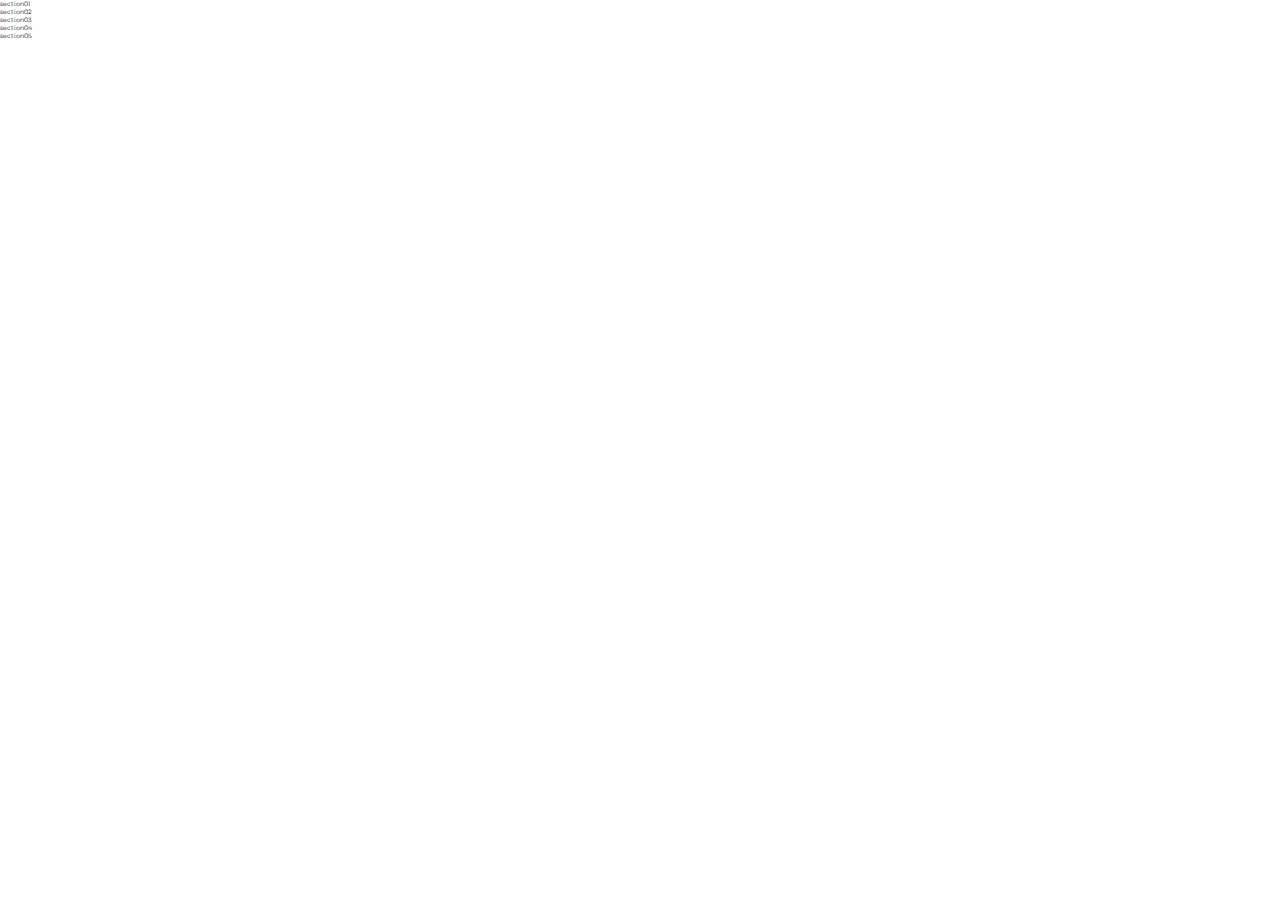
==== about.html @ 0da57773 "Add files via upload" ====
<!DOCTYPE html>
<html lang="en">

<head>
    <meta charset="UTF-8">
    <meta http-equiv="X-UA-Compatible" content="IE=edge">
    <meta name="viewport" content="width=device-width, initial-scale=1.0">
    <title>:: Stonebridge ::</title>
    <!-- font -->
    <link rel="preconnect" href="https://fonts.googleapis.com">
    <link rel="preconnect" href="https://fonts.gstatic.com" crossorigin>
    <link href="https://fonts.googleapis.com/css2?family=Montserrat:ital,wght@0,100;0,200;0,300;0,400;0,500;0,600;0,700;0,800;0,900;1,100;1,200;1,300;1,400;1,500;1,600;1,700;1,800&display=swap" rel="stylesheet">
    <!-- icon -->
    <link href="https://fonts.googleapis.com/css?family=Material+Icons|Material+Icons+Outlined|Material+Icons+Two+Tone|Material+Icons+Round|Material+Icons+Sharp" rel="stylesheet">
    <!-- CSS -->
    <link rel="stylesheet" href="css/default.css">
    <link rel="stylesheet" href="css/common.css">
    <link rel="stylesheet" href="css/style.css">
    <link rel="stylesheet" href="css/media.css">
    <!-- jQuery CDN -->
    <script src="https://ajax.googleapis.com/ajax/libs/jquery/3.4.1/jquery.min.js"></script>
    <script src="js/jquery-ui.min.js"></script>
    <script src="js/main.js"></script>
    <!-- Swiper -->
    <link rel="stylesheet" href="https://unpkg.com/swiper/swiper-bundle.min.css" />

</head>

<body>
    <div class="wrap">
        <div id="headers"></div>
        <div id="about">
            <div id="fullpage">
                <div class="section slide01">
                    <p>section01</p>
                </div>
                <div class="section slide02">
                    <p>section02</p>
                </div>
                <div class="section slide03">
                    <p>section03</p>
                </div>
                <div class="section slide04">
                    <p>section04</p>
                </div>
                <div class="section slide05">
                    <p>section05</p>
                </div>
            </div>
            <!-- end fullpage -->
        </div>
        <!-- end about -->
    </div>
    <!-- end wrap -->

</body>

</html>
---- css/default.css ----
/* default.css */


/*
font-family: 'Montserrat', sans-serif;
font-family: 'Spoqa Han Sans Neo', 'sans-serif';
*/


/*
400px == 41.861rem;
30px == 6.977rem;
23px == 5.349rem;
22px == 5.117rem;
20px == 4.739rem;
19px == 4.419rem;
18px == 4.189rem;
16px == 3.721rem;
14px == 3.256rem;
12px == 2.791rem;
*/

@font-face {
    font-family: 'Spoqa Han Sans Neo';
    font-weight: 700;
    src: url('/font/SpoqaHanSansNeo-Bold.woff') format('woff');
    src: url('/font/SpoqaHanSansNeo-Bold.woff2') format('woff2');
}

@font-face {
    font-family: 'Spoqa Han Sans Neo';
    font-weight: 500;
    src: url('/font/SpoqaHanSansNeo-Medium.woff') format('woff');
    src: url('/font/SpoqaHanSansNeo-Medium.woff2') format('woff2');
}

@font-face {
    font-family: 'Spoqa Han Sans Neo';
    font-weight: 400;
    src: url('/font/SpoqaHanSansNeo-Regular.woff') format('woff');
    src: url('/font/SpoqaHanSansNeo-Regular.woff2') format('woff2');
}

@font-face {
    font-family: 'Spoqa Han Sans Neo';
    font-weight: 300;
    src: url('/font/SpoqaHanSansNeo-Light.woff') format('woff');
    src: url('/font/SpoqaHanSansNeo-Light.woff2') format('woff2');
}

@font-face {
    font-family: 'Spoqa Han Sans Neo';
    font-weight: 100;
    src: url('/font/SpoqaHanSansNeo-Thin.woff') format('woff');
    src: url('/font/SpoqaHanSansNeo-Thin.woff2') format('woff2');
}

* {
    margin: 0;
    padding: 0;
    box-sizing: border-box;
    font-family: 'Montserrat', 'Spoqa Han Sans Neo', sans-serif;
    font-weight: 400;
    font-style: normal;
}

html,
body {
    font-size: 62.5%;
}

body {
    height: 100%;
}

.hidden {
    overflow: hidden;
}

.wrap {
    height: 100%;
}

ul {
    list-style-type: none;
}

a {
    text-decoration: none;
    color: #000;
    outline: none;
}

button {
    display: inline-block;
    vertical-align: middle;
    cursor: pointer;
    background: transparent;
    border: none;
}

input[type="button"] {
    cursor: pointer;
}

input[type="text"],
input[type="password"],
input[type="email"],
input[type="search"],
input[type="image"],
input[type="tel"],
input[type="button"],
input[type="submit"],
textarea {
    -webkit-appearance: none;
    -webkit-border-radius: 0;
    outline: none;
}

input[type="text"]::placeholder,
input[type="tel"]::placeholder {
    color: #868d96;
}

table {
    border-collapse: collapse;
    width: 100%;
    margin: 0 auto;
}

select {
    /*ios대응*/
    -webkit-appearance: none;
    -moz-appearance: none;
    appearance: none;
    /* background: url("../img/select_arrow.png") no-repeat 95% 50%; */
    outline: none;
}

select::-ms-expand {
    /* 기존 화살표 없애기 */
    display: none;
}


/* align */

.align-left {
    text-align: left !important;
}

.align-center {
    text-align: center !important;
}

.align-right {
    text-align: right !important;
}

.align-middle {
    vertical-align: middle !important;
}

.align-top {
    vertical-align: top !important;
}

.align-bottom {
    vertical-align: bottom !important;
}


/* display */

.block {
    display: block
}

.in-block {
    display: inline-block;
}


/* width */

.width-10 {
    width: 10% !important;
}

.width-15 {
    width: 15% !important;
}

.width-20 {
    width: 20% !important;
}

.width-25 {
    width: 25% !important;
}

.width-30 {
    width: 30% !important;
}

.width-35 {
    width: 35% !important;
}

.width-40 {
    width: 40% !important;
}

.width-45 {
    width: 45% !important;
}

.width-50 {
    width: 50% !important;
}

.width-55 {
    width: 55% !important;
}

.width-60 {
    width: 60% !important;
}

.width-65 {
    width: 65% !important;
}

.width-70 {
    width: 70% !important;
}

.width-75 {
    width: 75% !important;
}

.width-80 {
    width: 80% !important;
}

.width-85 {
    width: 85% !important;
}

.width-90 {
    width: 90% !important;
}

.width-95 {
    width: 95% !important;
}

.width-100 {
    width: 100% !important;
}


/* font-style */

.font-normal {
    font-weight: normal;
}

.font-bold {
    font-weight: bold;
}

.font-0 {
    font-size: 0;
}

.bg-img {
    display: inline-block;
    background-position: center;
    background-repeat: no-repeat;
    background-size: 100% 100%;
}

img {
    max-width: 100%;
    height: auto;
}

.clear {
    clear: both;
}
---- css/common.css ----
/* common.css */

.content {
    padding: 145px 130px 200px 130px;
    z-index: 1;
}

.user-setting {
    font-size: 0;
    margin-bottom: 85px;
    border: 1px solid #3d5bdc;
    z-index: 2;
}

.user-setting .searchBox {
    display: inline-block;
    vertical-align: middle;
    width: calc(100% - 280px);
    position: relative;
    border-right: 1px solid #3d5bdc;
}

.user-setting .searchBox input[type="search"] {
    width: 100%;
    border: none;
    font-size: 1.6rem;
    font-weight: 600;
    padding: 20px 54px;
    background: transparent;
}

.user-setting .searchBox input[type="search"]::placeholder {
    color: #3d5bdc;
}

.user-setting .searchBox .search-icon {
    display: inline-block;
    position: absolute;
    top: 50%;
    left: 20px;
    transform: translateY(-50%);
    color: #3d5bdc;
    cursor: pointer;
}

.user-setting .cateBox {
    display: inline-block;
    vertical-align: middle;
    width: 280px;
    position: relative;
    z-index: 3;
}

.cateBox .placeholder {
    position: relative;
    cursor: pointer;
}

.cateBox.on .placeholder {
    background: #f4f6fa;
}

.cateBox .placeholder p {
    font-size: 1.6rem;
    font-weight: 600;
    padding: 20px;
}

.cateBox .placeholder .arrow-down {
    display: inline-block;
    position: absolute;
    top: 50%;
    right: 24px;
    transform: translateY(-50%);
}

.cateBox .depth01 {
    position: absolute;
    top: 70px;
    width: 100%;
    max-height: 0;
    overflow: hidden;
    background: #fff;
    transition: ease .4s;
    box-shadow: 0 2px 6px 0 rgba(0, 13, 57, 0.16);
}

.cateBox .depth01.slide {
    max-height: 800px;
}

.cateBox .depth01>li>p {
    padding: 0 20px;
    position: relative;
    background: #3d5bdc;
}

.cateBox .depth01>li>p a {
    display: block;
    font-size: 1.4rem;
    font-weight: 600;
    padding: 20px 0;
    color: #fff;
    border-bottom: 1px solid #fff;
}

.cateBox .depth01>li:last-child>p a {
    border-bottom: none;
}

.cateBox .depth01>li>p .depth01-arrow {
    position: absolute;
    top: 50%;
    right: 24px;
    transform: translateY(-50%);
}

.cateBox .depth02 {
    max-height: 0;
    overflow: hidden;
    transition: ease .4s;
}

.cateBox .depth02.slide {
    max-height: 600px;
}

.cateBox .depth02>li {
    background: #fff;
    border-bottom: 1px solid #dadce0;
}

.cateBox .depth02>li:last-child {
    border-bottom: none;
}

.cateBox .depth02>li input[type="checkbox"] {
    display: none;
}

.cateBox .depth02>li input[type="checkbox"]+label::after {
    content: "";
    display: inline-block;
    vertical-align: middle;
    width: 20px;
    height: 20px;
    border-radius: 50%;
    border: 1px solid #dadce0;
}

.cateBox .depth02>li input[type="checkbox"]:checked+label::after {
    background-image: url("../img/checked.svg");
    border: none;
    background-repeat: no-repeat;
    background-size: 100% 100%;
}

.cateBox .depth02>li label span {
    font-size: 1.4rem;
    font-weight: 600;
    color: #5f6368;
    display: inline-block;
    vertical-align: middle;
    width: calc(100% - 46px);
    padding: 20px;
}

.cateBox .depth02>li input[type="checkbox"]:checked+label span {
    color: #3d5bdc;
}

.more-btn {
    text-align: center;
    width: 200px;
    margin: 135px auto 0 auto;
    cursor: pointer;
}

.more-btn p {
    font-size: 18px;
    font-weight: 600;
    margin-bottom: 20px;
    transition: .3s ease;
}

.more-btn:hover p {
    font-size: 20px;
    font-weight: bolder;
}

.more-btn:hover img {
    transform: scale(1.2);
}

.popup {
    position: fixed;
    top: 0;
    right: -100%;
    bottom: 0;
    width: 100%;
    height: 100%;
    z-index: 4;
}

.popup .zoom-img {
    display: block;
    width: 100%;
    height: 100%;
    object-fit: cover;
}

.popup .fixed-element .brief-info {
    position: absolute;
    bottom: 342px;
    left: 130px;
}

.popup .fixed-element .brief-info p {
    font-family: 'Spoqa Han Sans Neo';
    color: #fff;
    font-size: 2.4rem;
    line-height: 1.7;
    opacity: 0;
}

.popup .fixed-element .brief-info p.ani {
    animation: element_ani02 2s;
    -moz-animation: element_ani02 2s;
    -webkit-animation: element_ani02 2s;
    -o-animation: element_ani02 2s;
    animation-delay: 1s;
    -webkit-animation-delay: 1s;
    animation-fill-mode: forwards;
}

@keyframes element_ani02 {
    from {
        transform: translateX(200px);
        opacity: 0;
    }
    to {
        transform: translateX(0);
        opacity: 1;
    }
}

.popup .fixed-element .brief-info .cm-name {
    font-weight: bold;
}

.popup .fixed-element .brief-info .position {
    font-weight: 400;
}

.popup .fixed-element h1 {
    position: absolute;
    bottom: 374px;
    right: 98px;
    font-family: 'Spoqa Han Sans Neo';
    color: #fff;
    font-size: 3rem;
    font-weight: bold;
    opacity: 0;
}

.popup .fixed-element h1.ani {
    animation: element_ani01 2s;
    -moz-animation: element_ani01 2s;
    -webkit-animation: element_ani01 2s;
    -o-animation: element_ani01 2s;
    animation-delay: .2s;
    -webkit-animation-delay: .2s;
    animation-fill-mode: forwards;
}

@keyframes element_ani01 {
    from {
        transform: translateY(100px);
        opacity: 0;
    }
    to {
        transform: translateY(0);
        opacity: 1;
    }
}
---- css/style.css ----
/* header */

header {
    width: 100%;
    z-index: 999;
    position: fixed;
}

header .logo {
    position: absolute;
    top: 90px;
    left: 130px;
    z-index: 20;
}

header svg {
    fill: #fff;
}

header .back-btn {
    display: none;
    position: absolute;
    top: 90px;
    left: 130px;
    z-index: 20;
    cursor: pointer;
}

header .back-btn i {
    font-size: 3.7rem;
    color: #fff;
}

.menu-btn {
    position: absolute;
    top: 90px;
    right: 130px;
    z-index: 20;
}

.menu-btn .con {
    cursor: pointer;
    display: inline-block;
    width: 36px;
}

.menu-btn .bar {
    display: block;
    background: #fff;
    height: 4px;
    border-radius: 2px;
}

.menu-btn .top {
    width: 19px;
    float: left;
    margin-bottom: 8px;
}

.menu-btn .middle {
    width: 38px;
    clear: both;
}

.menu-btn .bottom {
    width: 19px;
    float: right;
    margin-top: 8px;
}

.menu-btn .con {
    width: auto;
    margin: 0 auto;
    -webkit-transition: all .7s ease;
    -moz-transition: all .7s ease;
    -ms-transition: all .7s ease;
    -o-transition: all .7s ease;
    transition: all .7s ease;
}

.menu-btn .middle {
    margin: 0 auto;
}

.menu-btn .bar {
    -webkit-transition: all .5s ease;
    -moz-transition: all .5s ease;
    -ms-transition: all .5s ease;
    -o-transition: all .5s ease;
    transition: all .5s ease;
}

.menu-btn.close .bar {
    background: #000;
}

.menu-btn.close .top {
    width: 38px;
    -webkit-transform: translateY(12px) rotateZ(45deg);
    -moz-transform: translateY(12px) rotateZ(45deg);
    -ms-transform: translateY(12px) rotateZ(45deg);
    -o-transform: translateY(12px) rotateZ(45deg);
    transform: translateY(12px) rotateZ(45deg);
}

.menu-btn.close .bottom {
    width: 38px;
    -webkit-transform: translateY(-12px) rotateZ(-45deg);
    -moz-transform: translateY(-12px) rotateZ(-45deg);
    -ms-transform: translateY(-12px) rotateZ(-45deg);
    -o-transform: translateY(-12px) rotateZ(-45deg);
    transform: translateY(-12px) rotateZ(-45deg);
}

.menu-btn.close .middle {
    opacity: 0;
}

#open-menu {
    display: none;
    background: #fff;
    position: fixed;
    top: 0;
    left: 0;
    bottom: 0;
    right: 0;
    width: 100%;
    height: 100%;
    z-index: 5;
}

#open-menu .inner-content {
    width: 800px;
    position: absolute;
    top: 120px;
    left: 50%;
    transform: translateX(-50%);
}

#open-menu .gnb-menu {
    margin-bottom: 62px;
}

#open-menu .gnb-menu a {
    color: #000;
    font-weight: bold;
    display: block;
    animation: transUp_ani 1s;
    -moz-animation: transUp_ani 1s;
    -webkit-animation: transUp_ani 1s;
    -o-animation: transUp_ani 1s;
    font-size: 10rem;
    animation-fill-mode: forwards;
}

@keyframes transUp_ani {
    from {
        transform: translateY(120px);
        opacity: 0;
    }
    to {
        transform: translateY(0);
        opacity: 1;
    }
}

#open-menu .gnb-menu a:hover {
    color: #3d5bdc;
}

#open-menu .contact-us {
    border-top: 1px solid #000;
    font-size: 0;
}

#open-menu .contact-us li {
    display: inline-block;
    vertical-align: middle;
    width: 50%;
    color: #000;
    padding: 30px 0;
    border-bottom: 1px solid #000;
    animation: move_ani01 1s;
    -moz-animation: move_ani01 1s;
    -webkit-animation: move_ani01 1s;
    -o-animation: move_ani01 1s;
    /* animation-delay: .5s; */
    /* -webkit-animation-delay: .5s; */
    animation-fill-mode: forwards;
    opacity: 0;
}

@keyframes move_ani01 {
    from {
        transform: translateX(400px);
        opacity: 0;
    }
    to {
        transform: translateX(0);
        opacity: 1;
    }
}

#open-menu .contact-us li a {
    font-size: 2.8rem;
    font-weight: 600;
}

#open-menu .contact-us li a:hover {
    color: #3d5bdc;
}

#open-menu .screen-mode {
    padding-top: 30px;
    display: inline-block;
    cursor: pointer;
    perspective: 1000px;
    animation: move_ani02 1s;
    -moz-animation: move_ani02 1s;
    -webkit-animation: move_ani02 1s;
    -o-animation: move_ani02 1s;
    animation-delay: .5s;
    -webkit-animation-delay: .5s;
    animation-fill-mode: forwards;
    opacity: 0;
}

@keyframes move_ani02 {
    from {
        transform: translateX(400px);
        opacity: 0;
    }
    to {
        transform: translateX(0);
        opacity: 1;
    }
}

#open-menu .screen-mode i {
    display: inline-block;
    vertical-align: top;
    font-size: 2.6rem;
}

#open-menu .screen-mode .flip-box {
    width: 150px;
    height: 32px;
    position: relative;
    transform-style: preserve-3d;
    transform: rotateY(0deg);
    transition: .5s;
    display: inline-block;
    vertical-align: top;
}

#open-menu .screen-mode .flip-box p {
    font-size: 2.4rem;
    font-weight: 600;
    position: absolute;
    width: 100%;
    height: 100%;
    backface-visibility: hidden;
    background: #fff;
}

#open-menu .screen-mode .flip-box .back-mode {
    transform: rotateX(180deg);
}

#open-menu .screen-mode.change .flip-box {
    transform: rotateX(-180deg);
}


/* header : fill-change */

.fill-change .logo {
    display: none;
}

.fill-change .back-btn {
    display: block;
}

.fill-change .back-btn i {
    color: #000;
}

.fill-change .menu-btn .bar {
    background: #000;
}


/* header : light-mode */

.light-mode .logo svg {
    fill: #000;
}

.light-mode .menu-btn .bar {
    background: #000;
}


/* footer */

footer {
    padding: 20px 130px;
    background: #f4f6fa;
    font-size: 0;
}

footer .foot-info {
    display: inline-block;
    vertical-align: middle;
    width: calc(100% - 308px);
    padding-right: 20px;
}

footer .f-logo {
    display: inline-block;
    vertical-align: middle;
    width: 125px;
}

footer .f-logo svg {
    width: 100%;
    fill: #5f6368;
}

footer .copyright {
    display: inline-block;
    vertical-align: middle;
    font-weight: 600;
    font-size: 1.4rem;
    color: #5f6368;
    margin-left: 33px;
}

footer .wsite-link {
    display: inline-block;
    vertical-align: middle;
    width: 308px;
    cursor: pointer;
    position: relative;
    background: #fff;
    border: 1px solid #dadce0;
    transition: all .3s ease-in-out;
}

footer .wsite-link:hover {
    background: #3d5bdc;
    border: 1px solid #3d5bdc;
}

footer .wsite-link a {
    display: block;
    width: 100%;
    font-size: 1.4rem;
    font-weight: 600;
    padding: 16px 50px 16px 24px;
    color: #5f6368;
    transition: all .3s ease-in-out;
}

footer .wsite-link:hover a {
    color: #fff;
}

footer .wsite-link i {
    position: absolute;
    top: 50%;
    right: 25px;
    transform: translateY(-50%);
    color: #5f6368;
    font-size: 2rem;
    transition: all .3s ease-in-out;
}

footer .wsite-link:hover i {
    color: #fff;
}


/* style.css */

.visual-area {
    height: 1080px;
    background: #b1b1b1;
    position: relative;
}

.visual-area h1 {
    position: absolute;
    color: #fff;
    font-size: 10rem;
    font-weight: 600;
    top: 280px;
    left: 130px;
}


/* index */

#main {
    font-size: 0;
}

#main .common-box {
    display: inline-block;
    vertical-align: top;
    position: relative;
}

#main img {
    width: 100%;
    height: 100%;
    object-fit: cover;
}

#main .fixed-slide {
    width: 72%;
    height: 100%;
    position: fixed;
}

#main .fixed-slide .swiper-container {
    height: 100%;
}

#main .fixed-slide .swiper-slide .ani-tit {
    position: absolute;
    left: 130px;
    bottom: 92px;
    width: 600px;
}

#main .fixed-slide .swiper-slide .ani-tit h1 {
    font-size: 5rem;
    color: #202124;
    font-weight: 600;
    margin-bottom: 40px;
}

#main .fixed-slide .swiper-slide-active .ani-tit h1 {
    opacity: 0;
    animation: opa_ani01 3s;
    -moz-animation: opa_ani01 3s;
    -webkit-animation: opa_ani01 3s;
    -o-animation: opa_ani01 3s;
    animation-delay: .5s;
    -webkit-animation-delay: .5s;
    animation-fill-mode: forwards;
}

@keyframes opa_ani01 {
    from {
        opacity: 0;
    }
    to {
        opacity: 1;
    }
}

#main .fixed-slide .swiper-slide .ani-tit p {
    font-size: 2.2rem;
    color: #202124;
}

#main .fixed-slide .swiper-slide-active .ani-tit p {
    opacity: 0;
    animation: opa_ani02 3s;
    -moz-animation: opa_ani02 3s;
    -webkit-animation: opa_ani02 3s;
    -o-animation: opa_ani02 3s;
    animation-delay: .5s;
    -webkit-animation-delay: .5s;
    animation-fill-mode: forwards;
}

@keyframes opa_ani02 {
    from {
        opacity: 0;
    }
    to {
        opacity: 1;
    }
}

#main .fixed-slide:hover .swiper-button-next i,
#main .fixed-slide:hover .swiper-button-prev i {
    opacity: 1;
}

#main .card-news {
    width: 28%;
    float: right;
}

#main .card-news .update-card {
    height: 545px;
    position: relative;
}

#main .card-news .update-card .thum-news {
    display: block;
    height: 100%;
    overflow: hidden;
}

#main .card-news .update-card img {
    transition: all .5s ease;
}

#main .card-news .update-card:hover img {
    transform: scale(1.2);
}

#main .card-news .update-card .thum-txt {
    position: absolute;
    bottom: 50px;
    padding: 0 50px;
}

#main .card-news .update-card .thum-txt h1 {
    font-family: 'Spoqa Han Sans Neo';
    font-weight: 500;
    color: #202124;
    font-size: 1.8rem;
    margin-bottom: 30px;
    opacity: 0;
    transition: all .7s ease;
}

#main .card-news .update-card:hover .thum-txt h1 {
    opacity: 1;
}

#main .card-news .update-card .thum-txt p {
    font-size: 1.8rem;
    color: #909090;
    transition: all .7s ease;
    opacity: 0;
}

#main .card-news .update-card:hover .thum-txt p {
    opacity: 1;
}


/* partner */

#partner .tb-detail {
    display: table;
    width: 100%;
    height: 120px;
    border: 1px solid #dadce0;
    font-size: 0;
    margin-bottom: 24px;
    cursor: pointer;
}

#partner .tb-detail:hover {
    border: 1px solid #3d5bdc;
    box-shadow: 0 2px 6px 0 rgba(0, 13, 57, 0.16);
}

#partner .tb-detail .cm-box {
    display: table-cell;
    vertical-align: middle;
    height: 100%;
    border-right: 1px solid #dadce0;
}

#partner .tb-detail:hover .cm-box {
    border-right: 1px solid #3d5bdc;
}

#partner .tb-detail .cm-box:last-child {
    border-right: 0;
}

#partner .tb-detail .tb-logo {
    width: 410px;
    text-align: center;
}

#partner .tb-detail .tb-tit {
    width: calc(100% - 970px);
}

#partner .tb-detail .tb-tit p {
    font-size: 1.8rem;
    padding: 0 40px;
}

#partner .tb-detail:hover .tb-tit p {
    color: #3d5bdc;
}

#partner .tb-detail .tb-cate {
    text-align: center;
    width: 560px;
}

#partner .tb-detail .tb-cate ul {
    font-size: 0;
    width: 100%;
    display: flex;
}

#partner .tb-detail .tb-cate li {
    flex: 1;
    font-size: 1.8rem;
    line-height: 120px;
    font-weight: 600;
    border-right: 1px solid #dadce0;
}

#partner .tb-detail:hover .tb-cate li {
    border-right: 1px solid #3d5bdc;
    color: #3d5bdc;
}

#partner .tb-detail .tb-cate li:last-child {
    border-right: 0;
}


/* crew */

#crew {
    padding: 200px 120px;
}

.crewArea {
    display: flex;
    flex-wrap: wrap;
}

#crew .crew-box {
    flex-basis: 33.3%;
    padding: 0 10px;
    margin-bottom: 20px;
}

#crew .crew-box .inner-box {
    position: relative;
    overflow: hidden;
    height: 320px;
}

#crew .crew-box img {
    display: block;
    height: 100%;
    object-fit: cover;
    transition: all .5s ease;
}

#crew .crew-box:hover img {
    transform: scale(1.2);
}

#crew .crew-box .crew-info {
    position: absolute;
    top: 0;
    left: 0;
    width: 100%;
    height: 100%;
    opacity: 0;
    transition: all .7s ease;
}

#crew .crew-box:hover .crew-info {
    opacity: 1;
}

#crew .crew-box .crew-nm {
    position: absolute;
    font-size: 1.8rem;
    top: 26px;
    left: 30px;
    color: #fff;
}

#crew .crew-box ul {
    position: absolute;
    bottom: 26px;
    left: 50%;
    transform: translateX(-50%);
    width: 100%;
    padding: 0 30px;
    font-size: 0;
}

#crew .crew-box ul li {
    font-family: 'Spoqa Han Sans Neo';
    font-weight: 400;
    border-top: 1px solid #fff;
    display: inline-block;
    vertical-align: middle;
    width: 50%;
    font-size: 1.4rem;
    padding-top: 10px;
    color: #fff;
}


/* news */

#news {
    padding: 140px 60px 200px 60px;
}

#news .tab-menu {
    position: relative;
    display: inline-block;
    text-align: center;
    width: auto;
    margin: 0 auto 100px auto;
    font-size: 0;
}

#news .tab-menu li {
    display: inline-block;
}

#news .tab-menu li a {
    display: block;
    color: #5f6368;
    font-size: 30px;
    font-weight: 600;
    padding-bottom: 5px;
}

#news .tab-menu li:nth-child(2) a {
    margin: 0 30px;
}

#news .tab-menu li.on a {
    color: #3d5bdc;
    border-bottom: 5px solid #3d5bdc;
}

#news .tab-menu li:hover a {
    color: #3d5bdc;
}

#news .tab-menu .bar {
    position: absolute;
    height: 5px;
    width: 0;
    background: #3d5bdc;
    left: 0;
    bottom: 0;
    transition: all 0.3s ease;
}

#news .tab-menu li:nth-child(1):hover~.bar {
    left: 0;
    width: 85px;
}

#news .tab-menu li:nth-child(2):hover~.bar {
    left: 42%;
    width: 30px;
}

#news .tab-menu li:nth-child(3):hover~.bar {
    left: 64%;
    width: 102px;
}

#news .update {
    display: flex;
    flex-wrap: wrap;
}

#news .update .post-box {
    flex-basis: 33.3%;
    padding: 0 70px;
    margin-bottom: 160px;
}

#news .update .post-box a {
    display: block;
    height: 460px;
    overflow: hidden;
}

#news .update .post-box img {
    display: block;
    width: 100%;
    height: 100%;
    object-fit: cover;
    transition: all .5s ease;
}

#news .update .post-box a:hover img {
    transform: scale(1.2);
}

#news .update .post-box h1 {
    margin: 30px 0 110px 0;
    font-size: 3rem;
    font-weight: 500;
    display: -webkit-box;
    white-space: normal;
    overflow: hidden;
    text-overflow: ellipsis;
    height: 150px;
    line-height: 1.6;
    word-break: break-word;
    -webkit-line-clamp: 3;
    -webkit-box-orient: vertical;
}

#news .update .post-box p {
    font-size: 3rem;
    font-weight: 500;
    color: #909090;
}

#news .more-btn {
    margin-top: 0;
}


/* news_detail */

.news-visual {
    height: 1420px;
    position: relative;
}

.news-visual .thum-tit {
    position: absolute;
    top: 380px;
    left: 50%;
    transform: translateX(-50%);
    max-width: 1200px;
    width: 100%;
}

.news-visual .thum-tit h1 {
    font-size: 7.2rem;
    font-weight: 500;
    margin-bottom: 54px;
}

.news-visual .thum-tit p {
    font-size: 2.5rem;
    font-weight: 500;
    color: #909090;
}

.news-visual .dt-zoom {
    position: absolute;
    bottom: 0;
    width: 100%;
    height: 600px;
    object-fit: cover;
}

#news.detail {
    padding: 90px 0 200px;
}

#news .dt-form {
    max-width: 1200px;
    width: 100%;
    margin: 0 auto;
}

#news .dt-form p {
    font-size: 2.4rem;
    line-height: 42px;
}


/* contact */

#contact {
    position: relative;
}

#contact .inner-contact {
    position: absolute;
    top: 130px;
    left: 50%;
    transform: translateX(-50%);
    width: 100%;
}

#contact .inner-contact h1 {
    margin-bottom: 40px;
}

#contact .inner-contact h1 marquee {
    font-weight: bolder;
    font-size: 40rem;
}

#contact .inner-contact .contact-info {
    max-width: 800px;
    width: 100%;
    margin: 0 auto;
    margin-bottom: 200px;
}

#contact .inner-contact table {
    width: 100%;
}

#contact .inner-contact table th,
#contact .inner-contact table td {
    font-size: 2.4rem;
    color: #202124;
    padding: 20px 0 40px 0;
    border-top: 1px solid #000;
    text-align: left;
}

#contact .inner-contact table th {
    font-weight: 500;
}

#contact .inner-contact table td a {
    font-weight: bold;
}


/* stewwardship */

#stewardship {
    padding: 380px 0 240px 0;
    max-width: 1200px;
    width: 100%;
    margin: 0 auto;
}

#stewardship .head {
    padding-bottom: 100px;
    border-bottom: 2px solid #000;
}

#stewardship .ste-content {
    padding-top: 50px;
}

#stewardship .first-paga p {
    padding-bottom: 50px;
}

#stewardship .first-paga h2 {
    padding-bottom: 20px;
}

#stewardship .margi {
    padding-bottom: 50px;
    border-bottom: 1px solid #f2f2f2;
}

#stewardship .margi:last-child {
    border-bottom: none;
}

#stewardship h1,
#stewardship h2,
#stewardship h3,
#stewardship p {
    color: #202020;
}

#stewardship h1 {
    font-size: 3.6rem;
    font-weight: 600;
}

#stewardship h2 {
    font-size: 2rem;
    font-weight: 600;
}

#stewardship h3 {
    font-family: 'Spoqa Han Sans Neo';
    font-size: 1.4rem;
    font-weight: 600;
    padding: 45px 0 20px 0;
}

#stewardship p {
    font-family: 'Spoqa Han Sans Neo';
    font-weight: normal;
    font-size: 1.6rem;
    line-height: 2.25;
}
---- css/media.css ----
/* media.css */

@media only screen and (min-width:320px) and (max-width: 360px) {
    html {
        font-size: 26.875%;
    }
}

@media only screen and (min-width:361px) and (max-width: 375px) {
    html {
        font-size: 26.875%;
    }
}

@media only screen and (max-width: 412px) {
    html {
        font-size: 26.875%;
    }
}

@media only screen and (max-width: 640px) {
    html {
        font-size: 26.875%;
    }
}

@media only screen and (max-width: 768px) {
    html {
        font-size: 26.875%;
    }
}

@media only screen and (max-width: 1024px) {
    html {
        font-size: 26.875%;
    }
}

@media only screen and (max-width: 1199px) {
    html {
        font-size: 26.875%;
    }
    .content {
        padding: 40px 30px;
    }
    .visual-area {
        width: 100%;
        height: 100vh;
    }
    .visual-area h1 {
        top: 155px;
        left: 50%;
        transform: translateX(-50%);
    }
    /* header */
    header {
        padding-top: 0;
    }
    header .back-btn {
        top: 15px;
        left: 15px;
    }
    header .back-btn i {
        font-size: 6.85rem;
        font-weight: 600;
    }
    header .logo {
        top: 15px;
        left: 15px;
    }
    header .menu-btn {
        top: 15px;
        right: 15px;
    }
    .menu-btn .top {
        width: 17px;
        margin-bottom: 6px;
    }
    .menu-btn .middle {
        width: 34px;
    }
    .menu-btn .bottom {
        width: 17px;
        margin-top: 6px;
    }
    .menu-btn.close .top {
        width: 34px;
        -webkit-transform: translateY(10px) rotateZ(45deg);
        -moz-transform: translateY(10px) rotateZ(45deg);
        -ms-transform: translateY(10px) rotateZ(45deg);
        -o-transform: translateY(10px) rotateZ(45deg);
        transform: translateY(10px) rotateZ(45deg);
    }
    .menu-btn.close .bottom {
        width: 34px;
        -webkit-transform: translateY(-10px) rotateZ(-45deg);
        -moz-transform: translateY(-10px) rotateZ(-45deg);
        -ms-transform: translateY(-10px) rotateZ(-45deg);
        -o-transform: translateY(-10px) rotateZ(-45deg);
        transform: translateY(-10px) rotateZ(-45deg);
    }
    #open-menu .inner-content {
        margin-top: 130px;
        padding: 0 42px;
        width: 100%;
        position: static;
        top: unset;
        left: unset;
        transform: translate(0, 0);
    }
    #open-menu .gnb-menu {
        margin-bottom: 50px;
    }
    #open-menu .contact-us {
        border-bottom: 1px solid #000;
        padding: 20px 0;
    }
    #open-menu .contact-us li {
        display: block;
        width: 100%;
        border-bottom: none;
        padding: 10px 0;
    }
    #open-menu .contact-us li a {
        font-size: 4.189rem;
    }
    #open-menu .screen-mode .flip-box {
        width: 95px;
        height: 22px;
    }
    #open-menu .screen-mode .flip-box p {
        font-size: 3.721rem;
    }
    #open-menu .screen-mode i {
        font-size: 4.189rem;
    }
    /* footer */
    footer {
        padding: 0;
    }
    footer .foot-info {
        width: 100%;
        font-size: 0;
        padding: 30px 30px 37.5px 30px;
    }
    footer .f-logo {
        width: 50%;
        display: inline-block;
        vertical-align: top;
    }
    footer .f-logo svg {
        width: 87px;
    }
    footer .copyright {
        width: 50%;
        margin-left: 0;
        font-size: 2.791rem;
    }
    footer .wsite-link {
        width: 100%;
        background: transparent;
        border: none;
    }
    footer .wsite-link:hover {
        border: none;
    }
    footer .wsite-link a {
        color: #3d5bdc;
        font-size: 3.256rem;
        background: none;
        border: none;
        border-top: 1px solid #dadce0;
        padding: 20px 30px;
    }
    footer .wsite-link i {
        color: #3d5bdc;
        font-size: 4.739rem;
    }
    /* common */
    .user-setting {
        margin-bottom: 10px;
    }
    .user-setting .searchBox {
        width: 100%;
        border-right: none;
        border-bottom: 1px solid #3d5bdc;
    }
    .user-setting .searchBox input[type="search"] {
        font-size: 3.721rem;
    }
    .user-setting .cateBox {
        width: 100%;
    }
    .cateBox .placeholder p {
        font-size: 3.721rem;
    }
    .cateBox .depth01>li>p a {
        font-size: 3.256rem;
    }
    .cateBox .depth02>li label span {
        font-size: 3.256rem;
    }
    /* popup */
    .popup .fixed-element .brief-info {
        bottom: 77px;
        left: 0;
        width: 100%;
        padding: 0 40px;
    }
    .popup .fixed-element .brief-info p {
        font-size: 2.791rem;
    }
    .popup .fixed-element h1 {
        bottom: 200px;
        left: 0;
        width: 100%;
        padding: 0 40px;
        font-size: 4.419rem;
    }
    /* index */
    #main {
        position: relative;
        overflow: hidden;
    }
    #main .fixed-slide {
        display: block;
        width: 100%;
        height: 600px;
        position: relative;
    }
    #main .fixed-slide .swiper-slide {
        height: 100%;
    }
    .swiper-button-next,
    .swiper-button-prev {
        display: none !important;
    }
    #main .fixed-slide .swiper-slide .ani-tit {
        left: 0;
        bottom: 60px;
        padding: 0 40px;
        width: 100%;
    }
    #main .fixed-slide .swiper-slide .ani-tit h1 {
        font-size: 6.977rem;
        margin-bottom: 30px;
    }
    #main .fixed-slide .swiper-slide .ani-tit p {
        font-size: 4.189rem;
    }
    #main .card-news {
        width: 100%;
        display: block;
        position: static;
        padding: 40px;
    }
    #main .card-news .update-card {
        height: 100%;
    }
    #main .card-news .update-card .thum-news {
        margin-bottom: 20px;
    }
    #main .card-news .update-card img {
        height: 280px;
    }
    #main .card-news .update-card .thum-txt {
        position: static;
        bottom: unset;
        padding: 0;
        margin-bottom: 90px;
    }
    #main .card-news .update-card .thum-txt h1 {
        opacity: 1;
        transition: unset;
        font-size: 5.349rem;
        margin-bottom: 40px;
    }
    #main .card-news .update-card .thum-txt p {
        opacity: 1;
        transition: unset;
        font-size: 2.791rem;
    }
    /* partner */
    #partner .tb-detail {
        margin-bottom: 20px;
        height: 80px;
    }
    #partner .tb-detail .cm-box {
        border-right: none;
    }
    #partner .tb-detail:hover .cm-box {
        border-right: none;
    }
    #partner .tb-detail .tb-logo {
        width: 100%;
    }
    #partner .tb-detail .tb-tit {
        display: none;
    }
    #partner .tb-detail .tb-cate {
        display: none;
    }
    /* crew */
    #crew {
        padding: 40px;
    }
    .crewArea {
        display: block;
    }
    #crew .crew-box {
        width: 100%;
        padding: 0;
        margin-bottom: 45px;
    }
    #crew .crew-box .crew-info {
        opacity: 1;
    }
    /* news */
    #news {
        padding: 40px;
    }
    #news .tab-menu {
        display: none;
    }
    #news .update {
        display: block;
    }
    #news .update .post-box {
        width: 100%;
        padding: 0;
        margin-bottom: 90px;
    }
    #news .update .post-box img {
        width: 100%;
        height: 460px;
        object-fit: cover;
    }
    #news .update .post-box h1 {
        margin: 25px 0 0 0;
        font-size: 5.349rem;
        height: 108px;
        line-height: 1.48;
    }
    #news .update .post-box p {
        font-size: 2.8rem;
    }
    /* news_detail */
    .news-visual {
        height: 686px;
    }
    .news-visual .thum-tit {
        top: 345px;
        max-width: 100%;
        padding: 0 40px;
    }
    .news-visual .thum-tit h1 {
        font-size: 5.85rem;
        margin-bottom: 50px;
    }
    .news-visual .thum-tit p {
        font-size: 3.488rem;
    }
    .news-visual .dt-zoom {
        height: 113px;
    }
    #news.detail {
        padding: 50px 0 120px 0;
    }
    #news .dt-form {
        max-width: 100%;
        padding: 0 40px;
    }
    #news .dt-form p {
        font-size: 3.488rem;
        line-height: 1.6;
    }
    /* stewardship */
    #stewardship {
        padding: 345px 40px 120px;
        max-width: 100%;
    }
    #stewardship .head {
        padding-bottom: 35px;
        border-bottom: 2px solid #000;
    }
    #stewardship .ste-content {
        padding-top: 40px;
    }
    #stewardship .first-paga p {
        padding-bottom: 50px;
    }
    #stewardship .first-paga h2 {
        padding-bottom: 20px;
    }
    #stewardship .margi {
        padding-bottom: 40px;
    }
    #stewardship h1 {
        font-size: 5.117rem;
    }
    #stewardship h2 {
        font-size: 4.189rem;
    }
    #stewardship h3 {
        font-size: 3.256rem;
        padding: 40px 0 20px 0;
    }
    #stewardship p {
        font-size: 3.256rem;
        line-height: 2.25;
    }
    /* contact */
    #contact .inner-contact {
        top: 130px;
    }
    #contact .inner-contact h1 {
        margin-bottom: 20px;
    }
    #contact .inner-contact h1 marquee {
        font-size: 41.861rem;
    }
    #contact .inner-contact .contact-info {
        max-width: 100%;
        padding: 0 40px;
        margin-bottom: 200px;
    }
    #contact .inner-contact table {
        width: 100%;
    }
    #contact .inner-contact table col {
        width: 100%;
    }
    #contact .inner-contact table th,
    #contact .inner-contact table td {
        display: block;
        padding: 0;
        border-top: none;
    }
    #contact .inner-contact table th {
        font-size: 3.256rem;
        padding: 10px 0;
        border-bottom: 1px solid #000;
    }
    #contact .inner-contact table td {
        font-size: 4.189rem;
        padding: 15px 0 30px 0;
    }
}


/* @media only screen and (max-width:1440px) {
    html {
        width: 100%;
    }
    .content {
        padding: 145px 3.78% 200px;
    }


} */
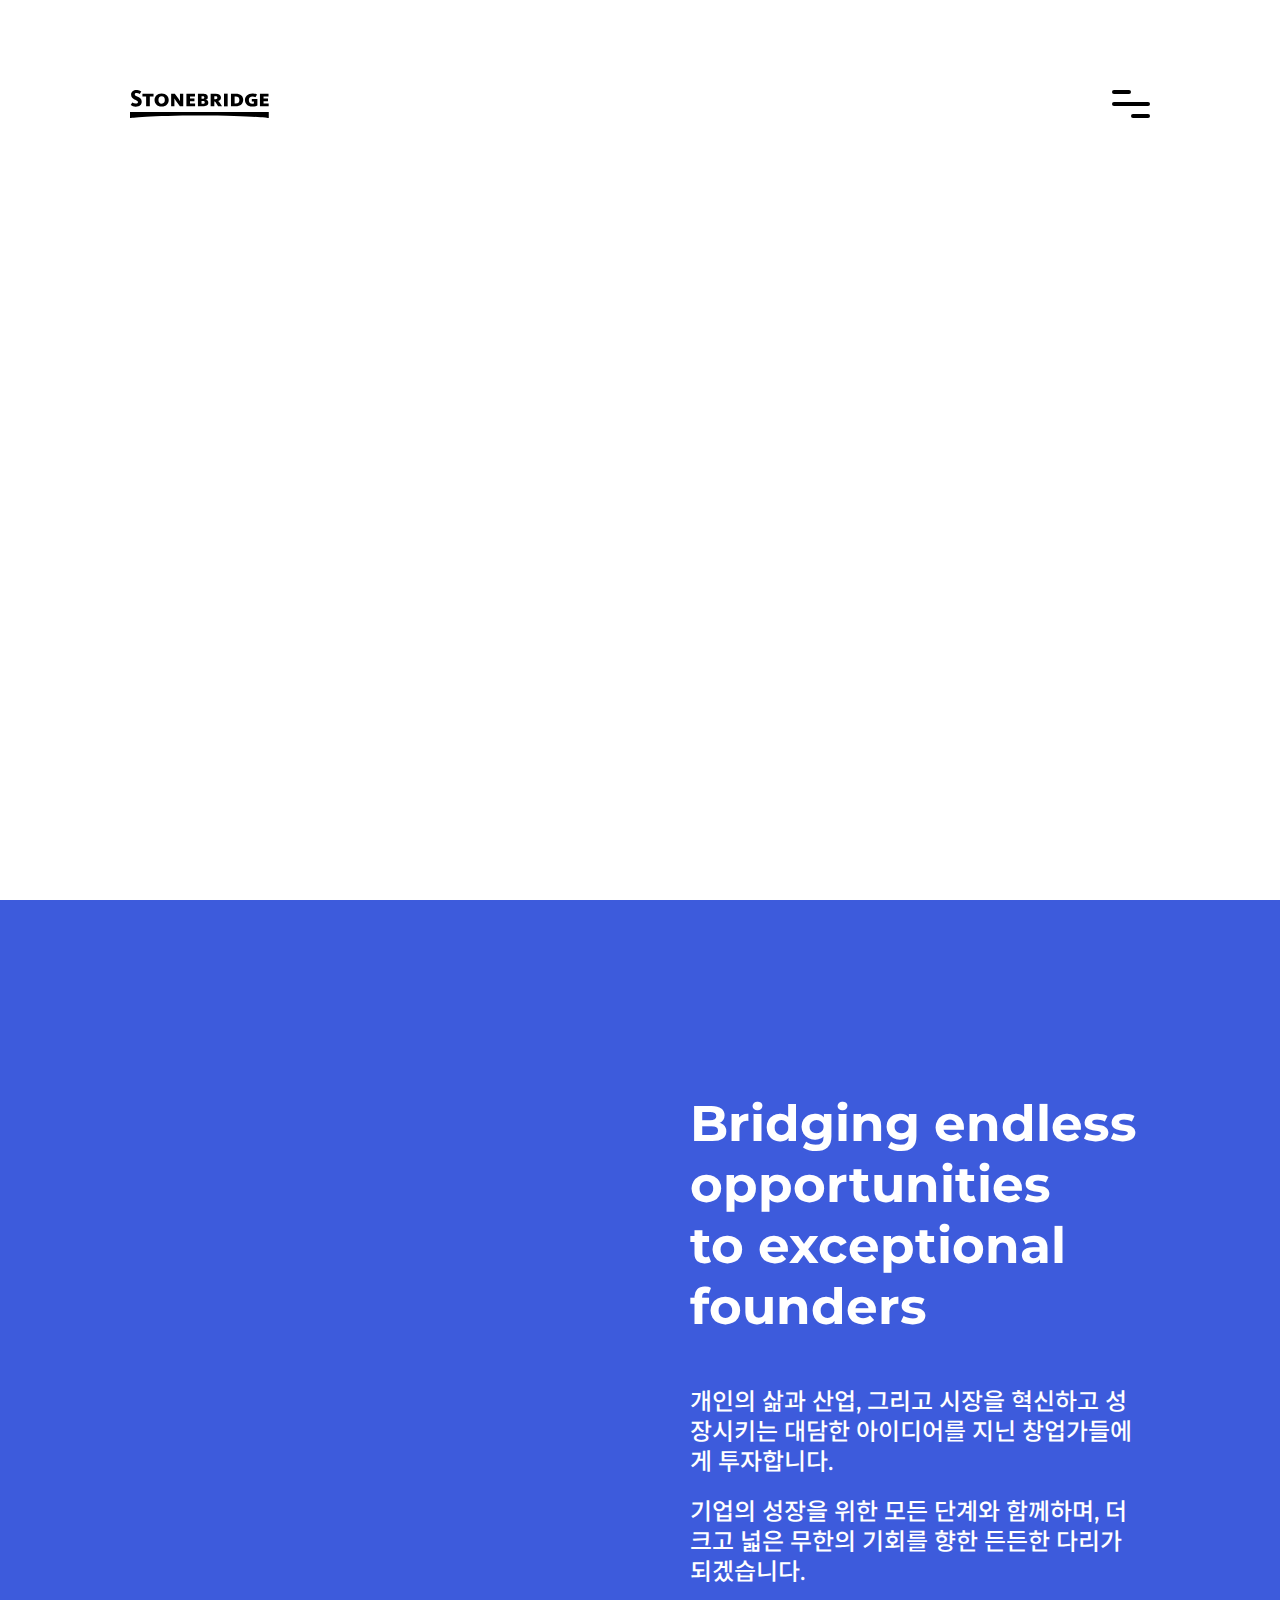
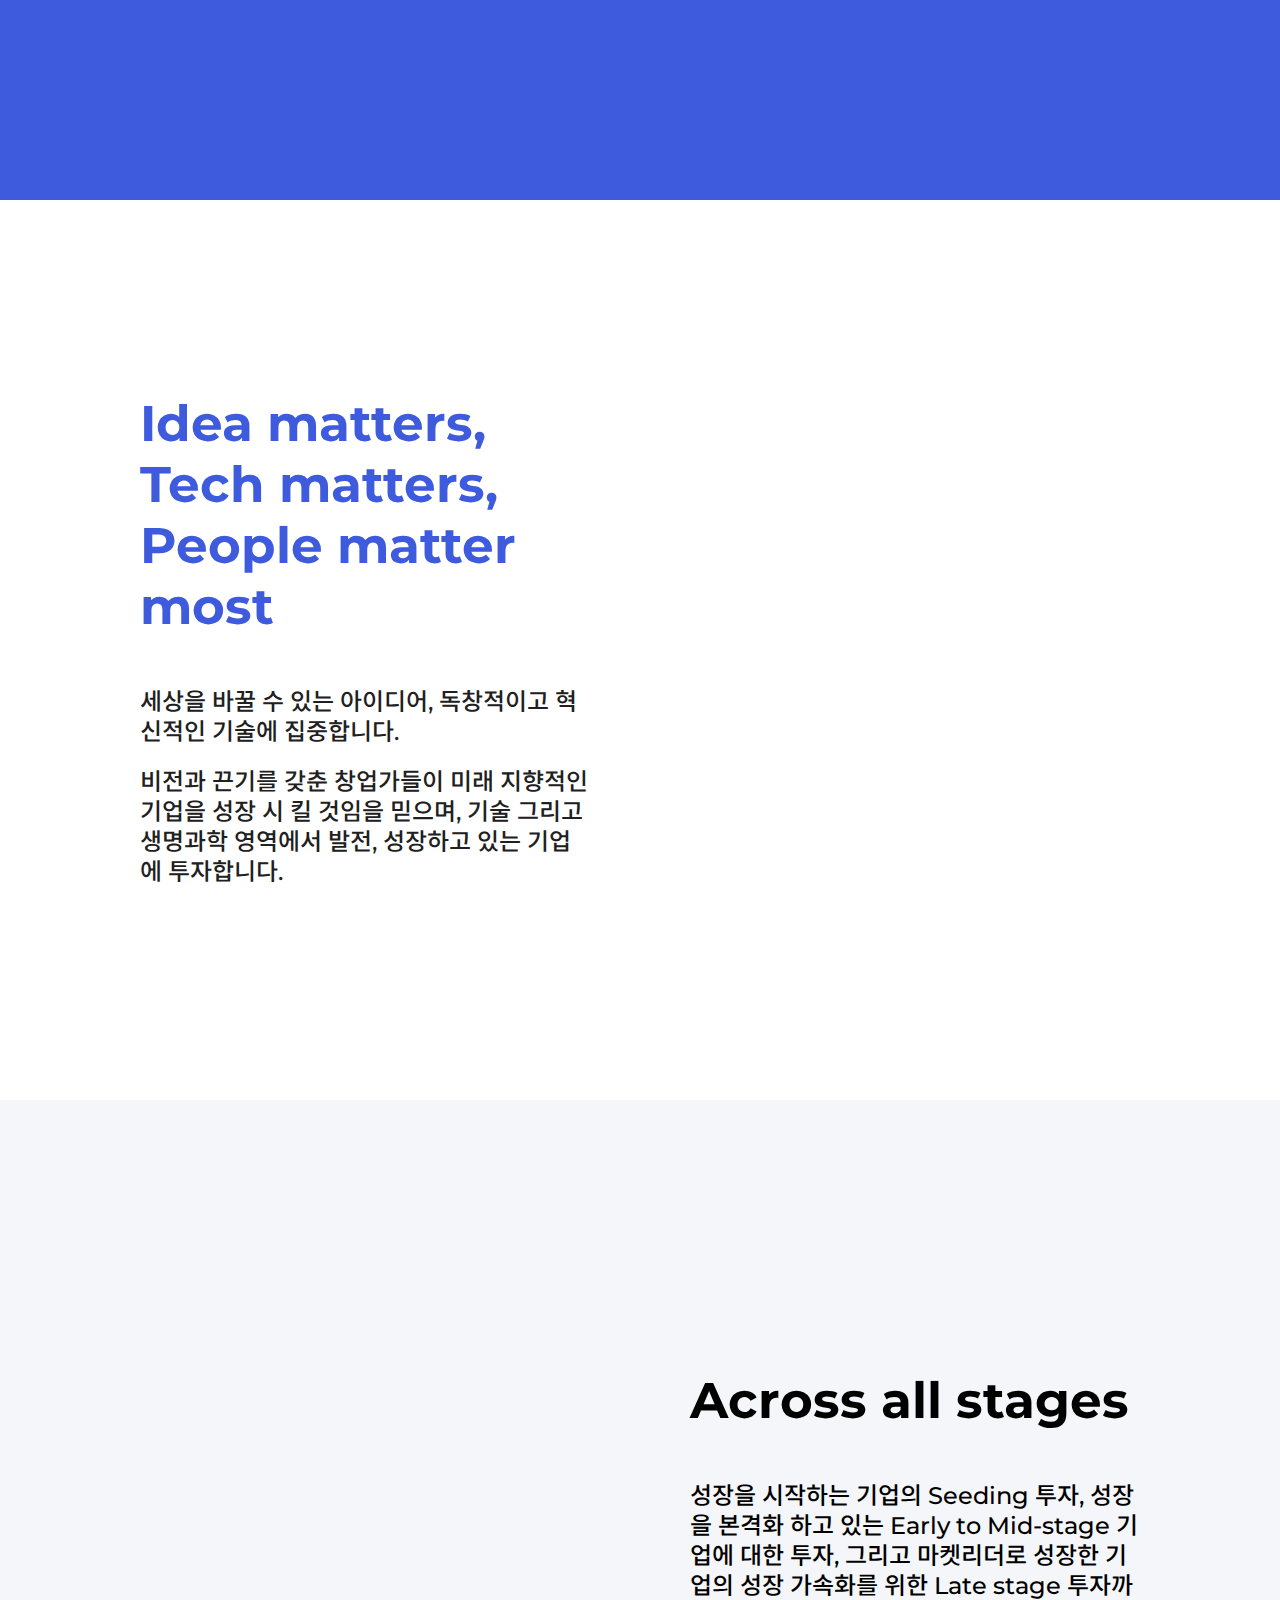
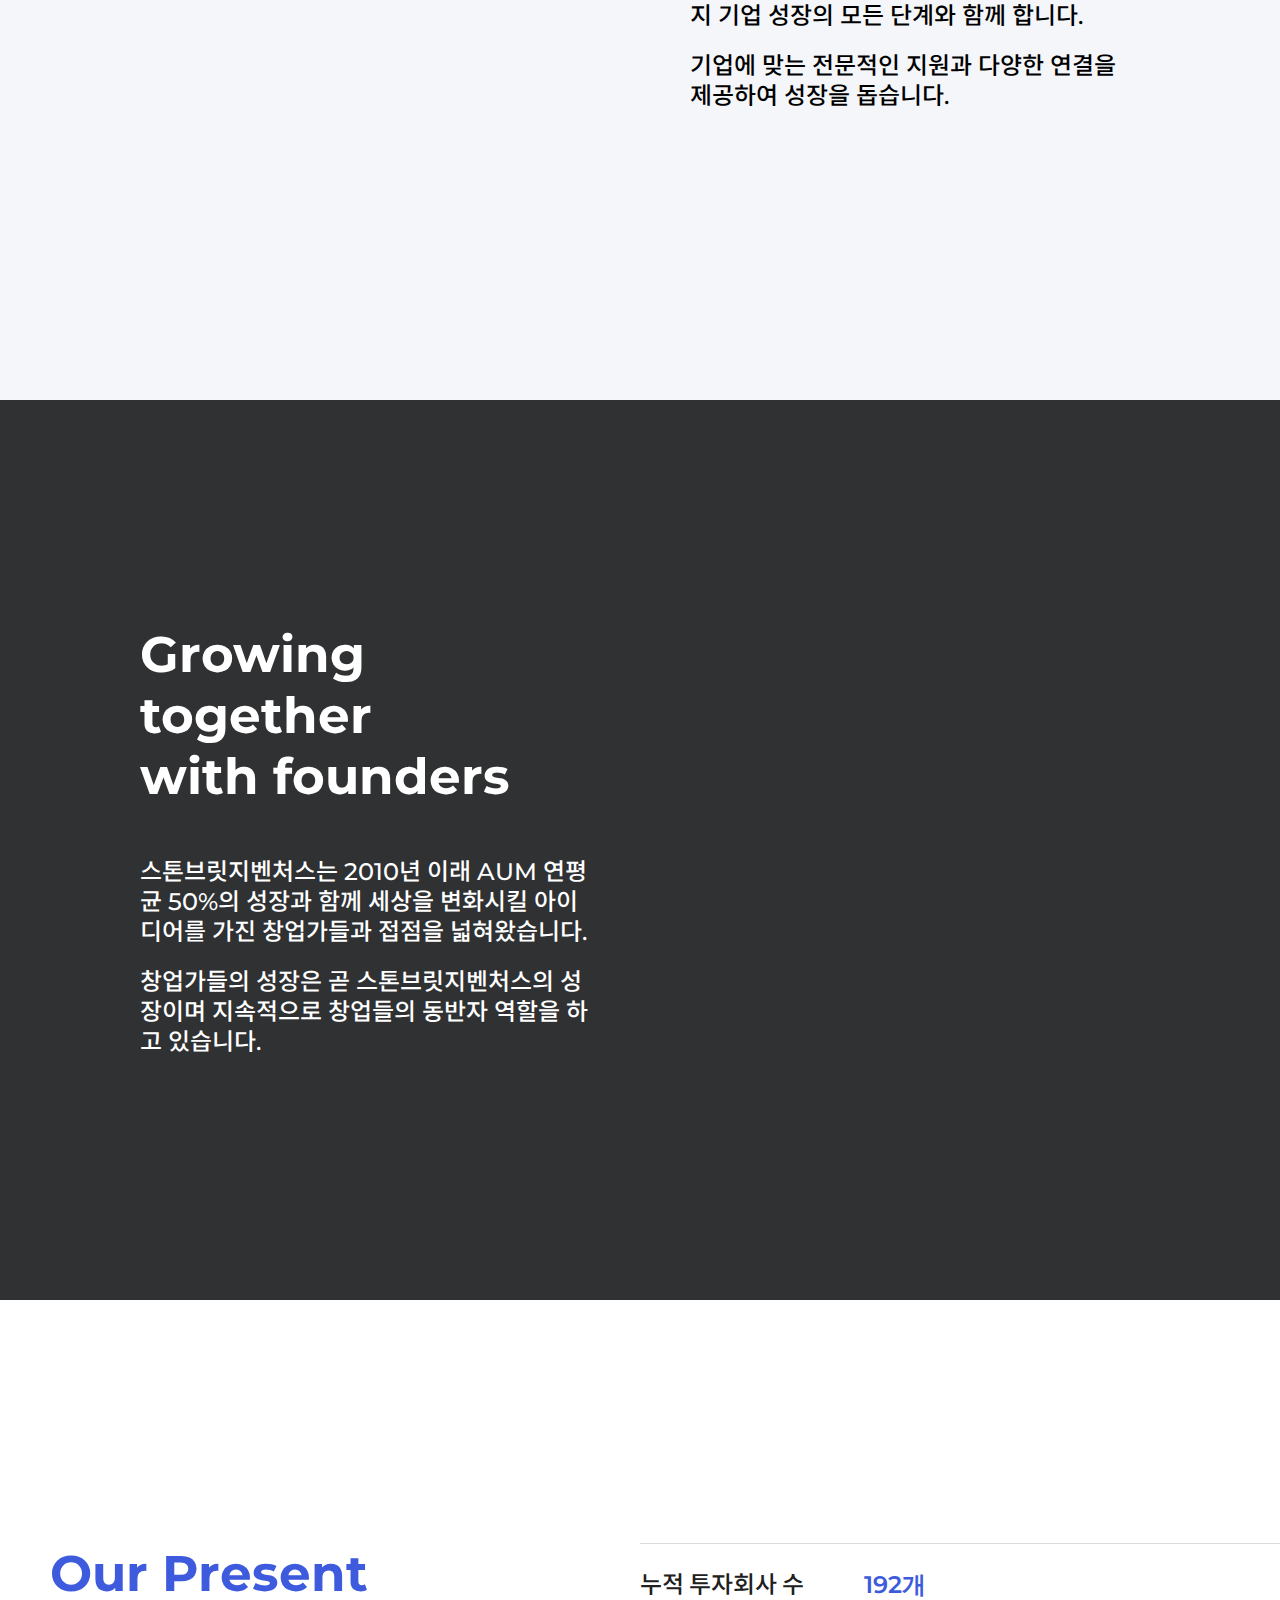
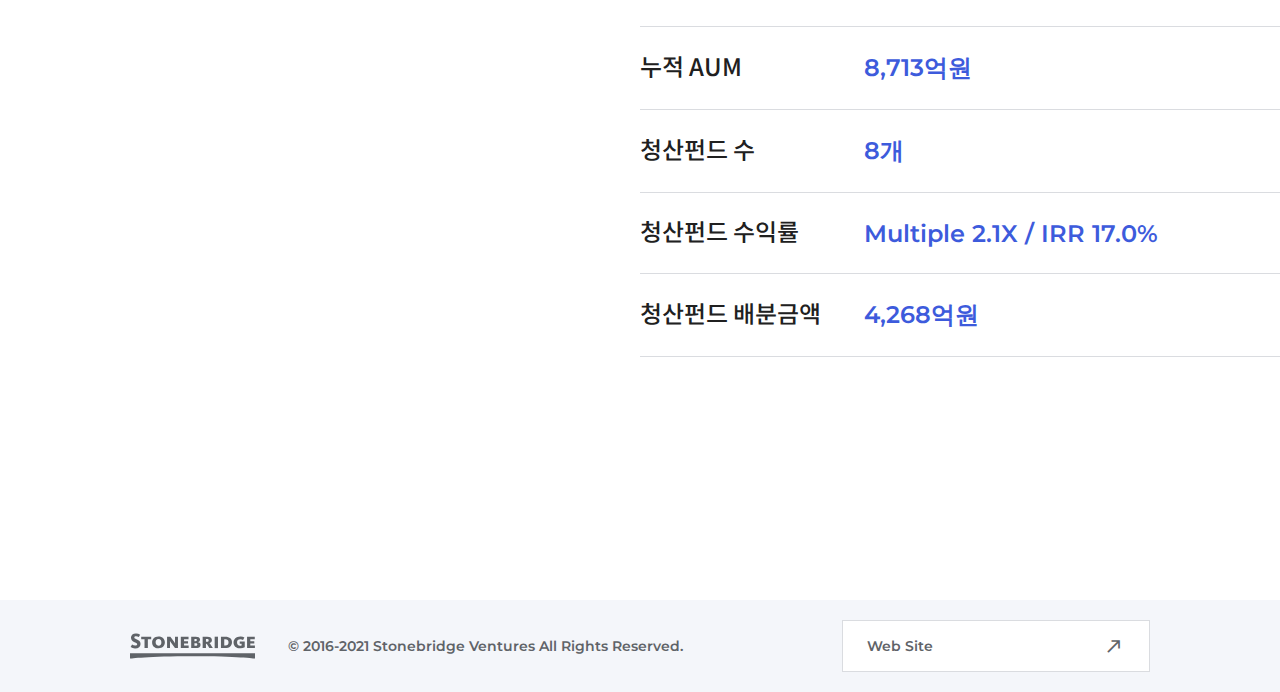
==== commit d7c88236: "Add files via upload" ====
--- a/about.html
+++ b/about.html
@@ -17,42 +17,136 @@
     <link rel="stylesheet" href="css/common.css">
     <link rel="stylesheet" href="css/style.css">
     <link rel="stylesheet" href="css/media.css">
+</head>
+
+<body>
+    <div class="wrap non-dark non-bg">
+        <div id="headers"></div>
+        <div id="about">
+            <section class="about-01">
+                <video class="video" autoplay loop muted src="img/about_01.mp4"></video>
+                <video class="m-video" autoplay loop muted src="img/m_about_01.mp4"></video>
+            </section>
+            <section class="about-02">
+                <div class="layout">
+                    <div class="video-area">
+                        <video autoplay loop muted src="img/about_02.mp4"></video>
+                    </div>
+                    <!-- end video-area -->
+                    <div class="ab-txt">
+                        <div class="pos-txt">
+                            <h1>Bridging endless<br> opportunities
+                                <br> to exceptional founders
+                            </h1>
+                            <p>개인의 삶과 산업, 그리고 시장을 혁신하고 성장시키는 대담한 아이디어를 지닌 창업가들에게 투자합니다.</p>
+                            <p>기업의 성장을 위한 모든 단계와 함께하며, 더 크고 넓은 무한의 기회를 향한 든든한 다리가 되겠습니다.</p>
+                        </div>
+                        <!-- end pos-txt -->
+                    </div>
+                </div>
+                <!-- end layout -->
+            </section>
+            <section class="about-03">
+                <div class="layout">
+                    <div class="ab-txt">
+                        <div class="pos-txt">
+                            <h1>Idea matters,<br> Tech matters,<br> People matter most
+                            </h1>
+                            <p>세상을 바꿀 수 있는 아이디어, 독창적이고 혁신적인 기술에 집중합니다. </p>
+                            <p>비전과 끈기를 갖춘 창업가들이 미래 지향적인 기업을 성장 시 킬 것임을 믿으며, 기술 그리고 생명과학 영역에서 발전, 성장하고 있는 기업에 투자합니다.</p>
+                        </div>
+                        <!-- end pos-txt -->
+                    </div>
+                    <div class="video-area">
+                        <video autoplay loop muted src="img/about_03.mp4"></video>
+                    </div>
+                    <!-- end video-area -->
+                </div>
+                <!-- end layout -->
+            </section>
+            <section class="about-04">
+                <div class="layout">
+                    <div class="video-area">
+                        <video autoplay loop muted src="img/about_04.mp4"></video>
+                    </div>
+                    <!-- end video-area -->
+                    <div class="ab-txt">
+                        <div class="pos-txt">
+                            <h1>Across all stages</h1>
+                            <p>성장을 시작하는 기업의 Seeding 투자, 성장을 본격화 하고 있는 Early to Mid-stage 기업에 대한 투자, 그리고 마켓리더로 성장한 기업의 성장 가속화를 위한 Late stage 투자까지 기업 성장의 모든 단계와 함께 합니다. </p>
+                            <p>기업에 맞는 전문적인 지원과 다양한 연결을 제공하여 성장을 돕습니다.</p>
+                        </div>
+                        <!-- end pos-txt -->
+                    </div>
+                </div>
+                <!-- end layout -->
+            </section>
+            <section class="about-05">
+                <div class="layout">
+                    <div class="ab-txt">
+                        <div class="pos-txt">
+                            <h1>Growing together <br> with founders</h1>
+                            <p>스톤브릿지벤처스는 2010년 이래 AUM 연평균 50%의 성장과 함께 세상을 변화시킬 아이디어를 가진 창업가들과 접점을 넓혀왔습니다. </p>
+                            <p>창업가들의 성장은 곧 스톤브릿지벤처스의 성장이며 지속적으로 창업들의 동반자 역할을 하고 있습니다.</p>
+                        </div>
+                        <!-- end pos-txt -->
+                    </div>
+                    <div class="video-area">
+                        <video autoplay loop muted src="img/about_05.mp4"></video>
+                    </div>
+                    <!-- end video-area -->
+                </div>
+                <!-- end layout -->
+            </section>
+            <section class="about-06">
+                <div class="layout">
+                    <div class="ab-txt">
+                        <h1>Our Present</h1>
+                    </div>
+                    <!-- end ab-txt -->
+                    <div class="ab-table">
+                        <table>
+                            <colgroup>
+                                <col width="35%">
+                                <col width="65%">
+                            </colgroup>
+                            <tbody>
+                                <tr>
+                                    <th>누적 투자회사 수</th>
+                                    <td>192개</td>
+                                </tr>
+                                <tr>
+                                    <th>누적 AUM</th>
+                                    <td>8,713억원</td>
+                                </tr>
+                                <tr>
+                                    <th>청산펀드 수</th>
+                                    <td>8개</td>
+                                </tr>
+                                <tr>
+                                    <th>청산펀드 수익률</th>
+                                    <td>Multiple 2.1X / IRR 17.0%</td>
+                                </tr>
+                                <tr>
+                                    <th>청산펀드 배분금액</th>
+                                    <td>4,268억원</td>
+                                </tr>
+                            </tbody>
+                        </table>
+                    </div>
+                    <!-- end ab-table -->
+                </div>
+                <!-- end layout -->
+            </section>
+        </div>
+        <!-- end about -->
+        <div id="footers"></div>
+    </div>
+    <!-- end wrap -->
     <!-- jQuery CDN -->
     <script src="https://ajax.googleapis.com/ajax/libs/jquery/3.4.1/jquery.min.js"></script>
     <script src="js/jquery-ui.min.js"></script>
     <script src="js/main.js"></script>
-    <!-- Swiper -->
-    <link rel="stylesheet" href="https://unpkg.com/swiper/swiper-bundle.min.css" />
-
-</head>
-
-<body>
-    <div class="wrap">
-        <div id="headers"></div>
-        <div id="about">
-            <div id="fullpage">
-                <div class="section slide01">
-                    <p>section01</p>
-                </div>
-                <div class="section slide02">
-                    <p>section02</p>
-                </div>
-                <div class="section slide03">
-                    <p>section03</p>
-                </div>
-                <div class="section slide04">
-                    <p>section04</p>
-                </div>
-                <div class="section slide05">
-                    <p>section05</p>
-                </div>
-            </div>
-            <!-- end fullpage -->
-        </div>
-        <!-- end about -->
-    </div>
-    <!-- end wrap -->
-
 </body>
 
 </html>--- a/css/default.css
+++ b/css/default.css
@@ -11,10 +11,12 @@
 400px == 41.861rem;
 30px == 6.977rem;
 23px == 5.349rem;
+24px == 5.582rem;
 22px == 5.117rem;
 20px == 4.739rem;
 19px == 4.419rem;
 18px == 4.189rem;
+17px == 3.953rem;
 16px == 3.721rem;
 14px == 3.256rem;
 12px == 2.791rem;
@@ -64,8 +66,7 @@
     font-style: normal;
 }
 
-html,
-body {
+html {
     font-size: 62.5%;
 }
 
--- a/css/common.css
+++ b/css/common.css
@@ -3,6 +3,7 @@
 .content {
     padding: 145px 130px 200px 130px;
     z-index: 1;
+    background: #fff;
 }
 
 .user-setting {
@@ -188,8 +189,12 @@
     font-weight: bolder;
 }
 
-.more-btn:hover img {
-    transform: scale(1.2);
+.more-btn i {
+    font-size: 26px;
+}
+
+.more-btn:hover i {
+    font-size: 30px;
 }
 
 .popup {
@@ -200,15 +205,53 @@
     width: 100%;
     height: 100%;
     z-index: 4;
-}
-
+    font-size: 0;
+    background: #fff;
+    display: flex;
+}
+.popup .popContent {
+    position: relative;
+   display: inline-block;
+   width: 33.33%;height: 100%;
+    background: #202020;
+}
+.popup .popContent .crew-txt {
+    position: absolute;
+    left: 130px; bottom: 50px;
+}
+.popup .popContent .key-inf {
+    padding-bottom: 50px;
+}
+.popup .popContent .key-inf h1 {
+    color: #fff;
+    font-size: 2.4rem;
+    padding-bottom: 12px;
+}
+.popup .popContent .key-inf p {
+    color: #fff;
+    font-size: 1.6rem;
+}
+.popup .popContent .sec-txt {
+    padding-bottom: 50px;
+}
+.popup .popContent .sec-txt p {
+    color: #fff;
+    font-size: 1.4rem;
+    font-weight: bold;
+    padding-bottom: 13px;
+}
+.popup .popContent .sec-txt ul li {
+    font-size: 1.4rem;
+    color: #fff;
+    line-height: 1.71;
+}
 .popup .zoom-img {
-    display: block;
-    width: 100%;
+    display: inline-block;
+    width: calc(100% - 33.33%);
     height: 100%;
     object-fit: cover;
 }
-
+/* 
 .popup .fixed-element .brief-info {
     position: absolute;
     bottom: 342px;
@@ -282,4 +325,4 @@
         transform: translateY(0);
         opacity: 1;
     }
-}+} */--- a/css/style.css
+++ b/css/style.css
@@ -3,6 +3,10 @@
 header {
     width: 100%;
     z-index: 999;
+    position: relative;
+}
+
+header.fixed {
     position: fixed;
 }
 
@@ -13,8 +17,12 @@
     z-index: 20;
 }
 
+header .logo.close {
+    display: none;
+}
+
 header svg {
-    fill: #fff;
+    fill: #000;
 }
 
 header .back-btn {
@@ -46,9 +54,13 @@
 
 .menu-btn .bar {
     display: block;
-    background: #fff;
+    background: #000;
     height: 4px;
     border-radius: 2px;
+}
+
+.menu-btn.change .bar {
+    background: #fff;
 }
 
 .menu-btn .top {
@@ -127,6 +139,7 @@
     width: 100%;
     height: 100%;
     z-index: 5;
+    overflow-y: auto;
 }
 
 #open-menu .inner-content {
@@ -135,6 +148,7 @@
     top: 120px;
     left: 50%;
     transform: translateX(-50%);
+    padding-bottom: 120px;
 }
 
 #open-menu .gnb-menu {
@@ -293,14 +307,6 @@
 
 /* header : light-mode */
 
-.light-mode .logo svg {
-    fill: #000;
-}
-
-.light-mode .menu-btn .bar {
-    background: #000;
-}
-
 
 /* footer */
 
@@ -385,8 +391,8 @@
 /* style.css */
 
 .visual-area {
-    height: 1080px;
-    background: #b1b1b1;
+    width: 100%;
+    height: 100vh;
     position: relative;
 }
 
@@ -395,156 +401,256 @@
     color: #fff;
     font-size: 10rem;
     font-weight: 600;
-    top: 280px;
     left: 130px;
+    bottom: 130px;
+    z-index: 55;
+}
+
+.visual-area .visual-img {
+    width: 100%;
+    height: 100%;
+    z-index: -1;
+    position: fixed;
+    object-fit: cover;
+}
+
+.visual-area .obj-img {
+    position: absolute;
+    width: 100%;
+    height: 100%;
+    left: 0;
+    bottom: 0;
+    object-fit: cover;
 }
 
 
 /* index */
 
 #main {
+    height: 100vh;
+    overflow-y: hidden;
+}
+
+#main .swiper-container {
+    height: 100%;
+}
+
+#main .swiper-slide {
+    width: 100%;
     font-size: 0;
 }
 
-#main .common-box {
+#main .swiper-slide .slide-txt {
+    width: 640px;
+    height: 100%;
+    display: inline-block;
+    position: relative;
+}
+
+#main .swiper-slide .slide-txt .pos-txt {
+    position: absolute;
+    bottom: 167px;
+    left: 50%;
+    transform: translateX(-50%);
+    max-width: 380px;
+    width: 100%;
+}
+
+#main .swiper-slide .slide-txt h1 {
+    font-family: 'Montserrat', sans-serif;
+    font-size: 50px;
+    font-weight: 600;
+    color: #202020;
+    padding-bottom: 50px;
+}
+
+#main .swiper-slide .slide-txt p {
+    font-size: 22px;
+    font-weight: 500;
+}
+
+#main .swiper-slide .slide-img {
+    width: calc(100% - 640px);
+    display: inline-block;
+    height: 100%;
+}
+
+#main .swiper-slide .slide-img img {
+    width: 100%;
+    height: 100%;
+    object-fit: cover;
+}
+
+
+/* about */
+
+#about section {
+    font-size: 0;
+    height: 100vh;
+    overflow: hidden;
+}
+
+#about .layout {
+    max-width: 1526px;
+    width: 100%;
+    height: 100%;
+    margin: 0 auto;
+}
+
+#about video {
+    width: 100%;
+    height: 100%;
+    display: block;
+    object-fit: cover;
+}
+
+#about .video-area {
+    width: 50%;
+    height: 100%;
+    display: inline-block;
+    vertical-align: middle;
+}
+
+#about .video-area video {
+    height: 100%;
+}
+
+#about .video {
+    display: block;
+}
+
+#about .m-video {
+    display: none;
+}
+
+#about .ab-txt {
+    width: 50%;
+    display: inline-block;
+    vertical-align: middle;
+    padding-left: 50px;
+}
+
+#about .ab-txt h1 {
+    font-family: 'Montserrat', sans-serif;
+    font-size: 5rem;
+    font-weight: bold;
+    padding-bottom: 50px;
+}
+
+#about .ab-txt p {
+    font-size: 2.4rem;
+    font-weight: 500;
+    padding-bottom: 20px;
+}
+
+.about-02 {
+    background: #3d5bdc;
+}
+
+.about-02 .ab-txt h1 {
+    color: #fff;
+}
+
+.about-02 .ab-txt p {
+    color: #fff;
+}
+
+#about .about-03 .ab-txt {
+    padding-left: 0;
+}
+
+#about .about-03 .ab-txt h1 {
+    color: #3d5bdc;
+}
+
+#about .about-03 .ab-txt p {
+    color: #202020;
+}
+
+#about .about-03 .ab-txt .pos-txt {
+    float: right;
+    margin-right: 50px;
+}
+
+.about-04 {
+    background: #f4f6fa;
+}
+
+.about-05 {
+    background: #2F3133;
+}
+
+#about .about-05 .ab-txt {
+    padding-left: 0;
+}
+
+#about .about-05 .ab-txt .pos-txt {
+    float: right;
+    margin-right: 50px;
+}
+
+.about-05 .ab-txt h1 {
+    color: #fff;
+}
+
+.about-05 .ab-txt p {
+    color: #fff;
+}
+
+.about-06 {
+    position: relative;
+}
+
+.about-06 .layout {
+    font-size: 0;
+    position: absolute;
+    height: auto !important;
+    top: 50%;
+    left: 50%;
+    transform: translate(-50%, -50%);
+}
+
+.about-06 .ab-txt {
     display: inline-block;
     vertical-align: top;
-    position: relative;
-}
-
-#main img {
-    width: 100%;
-    height: 100%;
-    object-fit: cover;
-}
-
-#main .fixed-slide {
-    width: 72%;
-    height: 100%;
-    position: fixed;
-}
-
-#main .fixed-slide .swiper-container {
-    height: 100%;
-}
-
-#main .fixed-slide .swiper-slide .ani-tit {
-    position: absolute;
-    left: 130px;
-    bottom: 92px;
-    width: 600px;
-}
-
-#main .fixed-slide .swiper-slide .ani-tit h1 {
-    font-size: 5rem;
-    color: #202124;
+    width: 50%;
+}
+
+.about-06 .ab-txt h1 {
+    color: #3d5bdc;
+}
+
+.about-06 .ab-table {
+    display: inline-block;
+    vertical-align: top;
+    width: 50%;
+}
+
+.about-06 table tr:first-child {
+    border-top: 1px solid #dadce0;
+}
+
+.about-06 table tr {
+    border-bottom: 1px solid #dadce0;
+}
+
+.about-06 table th,
+.about-06 table td {
+    padding: 25px 0;
+    font-size: 2.4rem;
+    text-align: left;
+}
+
+.about-06 table th {
+    font-family: 'Spoqa Han Sans Neo', 'sans-serif';
+    font-weight: 500;
+    color: #202020;
+}
+
+.about-06 table td {
+    font-family: 'Montserrat', sans-serif;
     font-weight: 600;
-    margin-bottom: 40px;
-}
-
-#main .fixed-slide .swiper-slide-active .ani-tit h1 {
-    opacity: 0;
-    animation: opa_ani01 3s;
-    -moz-animation: opa_ani01 3s;
-    -webkit-animation: opa_ani01 3s;
-    -o-animation: opa_ani01 3s;
-    animation-delay: .5s;
-    -webkit-animation-delay: .5s;
-    animation-fill-mode: forwards;
-}
-
-@keyframes opa_ani01 {
-    from {
-        opacity: 0;
-    }
-    to {
-        opacity: 1;
-    }
-}
-
-#main .fixed-slide .swiper-slide .ani-tit p {
-    font-size: 2.2rem;
-    color: #202124;
-}
-
-#main .fixed-slide .swiper-slide-active .ani-tit p {
-    opacity: 0;
-    animation: opa_ani02 3s;
-    -moz-animation: opa_ani02 3s;
-    -webkit-animation: opa_ani02 3s;
-    -o-animation: opa_ani02 3s;
-    animation-delay: .5s;
-    -webkit-animation-delay: .5s;
-    animation-fill-mode: forwards;
-}
-
-@keyframes opa_ani02 {
-    from {
-        opacity: 0;
-    }
-    to {
-        opacity: 1;
-    }
-}
-
-#main .fixed-slide:hover .swiper-button-next i,
-#main .fixed-slide:hover .swiper-button-prev i {
-    opacity: 1;
-}
-
-#main .card-news {
-    width: 28%;
-    float: right;
-}
-
-#main .card-news .update-card {
-    height: 545px;
-    position: relative;
-}
-
-#main .card-news .update-card .thum-news {
-    display: block;
-    height: 100%;
-    overflow: hidden;
-}
-
-#main .card-news .update-card img {
-    transition: all .5s ease;
-}
-
-#main .card-news .update-card:hover img {
-    transform: scale(1.2);
-}
-
-#main .card-news .update-card .thum-txt {
-    position: absolute;
-    bottom: 50px;
-    padding: 0 50px;
-}
-
-#main .card-news .update-card .thum-txt h1 {
-    font-family: 'Spoqa Han Sans Neo';
-    font-weight: 500;
-    color: #202124;
-    font-size: 1.8rem;
-    margin-bottom: 30px;
-    opacity: 0;
-    transition: all .7s ease;
-}
-
-#main .card-news .update-card:hover .thum-txt h1 {
-    opacity: 1;
-}
-
-#main .card-news .update-card .thum-txt p {
-    font-size: 1.8rem;
-    color: #909090;
-    transition: all .7s ease;
-    opacity: 0;
-}
-
-#main .card-news .update-card:hover .thum-txt p {
-    opacity: 1;
+    color: #3d5bdc;
 }
 
 
@@ -581,12 +687,12 @@
 }
 
 #partner .tb-detail .tb-logo {
-    width: 410px;
+    width: 24.95%;
     text-align: center;
 }
 
 #partner .tb-detail .tb-tit {
-    width: calc(100% - 970px);
+    width: calc(100% - 45%);
 }
 
 #partner .tb-detail .tb-tit p {
@@ -600,7 +706,7 @@
 
 #partner .tb-detail .tb-cate {
     text-align: center;
-    width: 560px;
+    width: 20.05%;
 }
 
 #partner .tb-detail .tb-cate ul {
@@ -613,8 +719,9 @@
     flex: 1;
     font-size: 1.8rem;
     line-height: 120px;
-    font-weight: 600;
+    font-weight: bold;
     border-right: 1px solid #dadce0;
+    color: #5f6368;
 }
 
 #partner .tb-detail:hover .tb-cate li {
@@ -647,11 +754,13 @@
 #crew .crew-box .inner-box {
     position: relative;
     overflow: hidden;
+    width: 100%;
     height: 320px;
 }
 
 #crew .crew-box img {
     display: block;
+    width: 100%;
     height: 100%;
     object-fit: cover;
     transition: all .5s ease;
@@ -709,7 +818,7 @@
 /* news */
 
 #news {
-    padding: 140px 60px 200px 60px;
+    padding: 140px 0 200px;
 }
 
 #news .tab-menu {
@@ -734,7 +843,11 @@
 }
 
 #news .tab-menu li:nth-child(2) a {
-    margin: 0 30px;
+    margin: 0 30px 0 60px;
+}
+
+#news .tab-menu li:nth-child(3) a {
+    margin: 0 60px 0 30px;
 }
 
 #news .tab-menu li.on a {
@@ -758,34 +871,68 @@
 
 #news .tab-menu li:nth-child(1):hover~.bar {
     left: 0;
+    width: 60px;
+}
+
+#news .tab-menu li:nth-child(2):hover~.bar {
+    left: 26%;
     width: 85px;
 }
 
-#news .tab-menu li:nth-child(2):hover~.bar {
-    left: 42%;
-    width: 30px;
-}
-
 #news .tab-menu li:nth-child(3):hover~.bar {
-    left: 64%;
+    left: 58%;
+    width: 31px;
+}
+
+#news .tab-menu li:nth-child(4):hover~.bar {
+    left: 78%;
     width: 102px;
 }
 
 #news .update {
     display: flex;
     flex-wrap: wrap;
+    width: 100%;
+    padding: 0 70px;
 }
 
 #news .update .post-box {
     flex-basis: 33.3%;
     padding: 0 70px;
     margin-bottom: 160px;
+    display: none;
+}
+
+#news .update .post-box.current {
+    display: block;
+}
+
+#news .update .post-box .sa {
+    opacity: 0;
+    transition: all .5s ease;
+}
+
+#news .update .post-box .sa-up {
+    transform: translate(0, 100px);
 }
 
 #news .update .post-box a {
     display: block;
-    height: 460px;
+    height: auto;
     overflow: hidden;
+    position: relative;
+}
+
+#news .update .post-box a::after {
+    content: "";
+    display: block;
+    padding-bottom: 100%;
+}
+
+#news .update .post-box a .inner {
+    width: 100%;
+    height: 100%;
+    position: absolute;
 }
 
 #news .update .post-box img {
@@ -882,6 +1029,8 @@
 
 #contact {
     position: relative;
+    height: 100vh;
+    overflow-y: auto;
 }
 
 #contact .inner-contact {
@@ -927,6 +1076,7 @@
 
 #contact .inner-contact table td a {
     font-weight: bold;
+    color: #202124;
 }
 
 
@@ -994,4 +1144,249 @@
     font-weight: normal;
     font-size: 1.6rem;
     line-height: 2.25;
+}
+
+
+/* dark-mode */
+
+.dark a {
+    color: #fff;
+}
+
+.dark .content {
+    background: #202020;
+}
+
+
+/* header */
+
+.dark header svg {
+    fill: #fff;
+}
+
+.dark .menu-btn .bar {
+    background: #fff;
+}
+
+.dark #open-menu {
+    background: #202020;
+}
+
+.dark #open-menu .gnb-menu a {
+    color: #fff;
+}
+
+.dark #open-menu .gnb-menu a:hover {
+    color: #3d5bdc;
+}
+
+.dark #open-menu .contact-us {
+    border-top: 1px solid #fff;
+}
+
+.dark #open-menu .contact-us li {
+    border-bottom: 1px solid #fff;
+}
+
+.dark #open-menu .screen-mode .flip-box p {
+    background: #202020;
+    color: #fff;
+}
+
+.dark #open-menu .screen-mode i {
+    color: #fff;
+}
+
+.dark .menu-btn.close .bar {
+    background: #fff;
+}
+
+.dark .non-dark .menu-btn .bar {
+    background: #000;
+}
+
+.dark .non-dark .menu-btn.close .bar {
+    background: #fff;
+}
+
+.dark .fill-change .menu-btn .bar {
+    background: #fff;
+}
+
+.dark .fill-change .back-btn i {
+    color: #fff;
+}
+
+.dark .non-dark header svg {
+    fill: #000;
+}
+
+
+/* footer */
+
+.dark footer {
+    background: #202020;
+    border-top: 1px solid #dadce0;
+}
+
+.dark footer .f-logo svg {
+    fill: #fff;
+}
+
+.dark footer .copyright {
+    color: #fff;
+}
+
+.dark footer .wsite-link a {
+    color: #fff;
+}
+
+.dark footer .wsite-link {
+    background: transparent;
+    border: 1px solid #fff;
+}
+
+.dark footer .wsite-link i {
+    color: #fff;
+}
+
+.dark footer .wsite-link:hover {
+    background: #3d5bdc;
+    border: 1px solid #3d5bdc;
+}
+
+
+/* contact */
+
+.dark #contact {
+    background: #202020;
+}
+
+.dark #contact .inner-contact h1 marquee {
+    color: #fff;
+}
+
+.dark #contact .inner-contact table th,
+.dark #contact .inner-contact table td {
+    color: #fff;
+    border-top: 1px solid #fff;
+}
+
+.dark #contact .inner-contact table td a {
+    color: #fff;
+}
+
+
+/* partner */
+
+.dark .user-setting {
+    border: 1px solid #fff;
+    background: #2a2a2a;
+}
+
+.dark .user-setting .searchBox {
+    border-right: 1px solid #fff;
+}
+
+.dark .user-setting .searchBox .search-icon {
+    color: #fff;
+}
+
+.dark .user-setting .searchBox input[type="search"] {
+    color: #fff;
+}
+
+.dark .user-setting .searchBox input[type="search"]::placeholder {
+    color: #fff;
+}
+
+.dark .cateBox .placeholder p {
+    color: #fff;
+}
+
+.dark .cateBox.on .placeholder {
+    background: #202020;
+}
+
+.dark #partner .tb-detail {
+    background: #2a2a2a;
+}
+
+.dark #partner .tb-detail .tb-tit p {
+    color: #fff;
+    font-weight: bold;
+}
+
+.dark #partner .tb-detail:hover .tb-tit p {
+    color: #3d5bdc;
+}
+
+.dark .cateBox .placeholder .arrow-down {
+    color: #fff;
+}
+
+.dark #partner .tb-detail .tb-cate li {
+    color: #fff;
+}
+
+.dark #partner .tb-detail:hover .tb-cate li {
+    border-right: 1px solid #3d5bdc;
+    color: #3d5bdc;
+}
+
+
+/* stewardship */
+
+.dark .wrap {
+    background: #202020;
+}
+
+.dark #stewardship .head {
+    border-bottom: 2px solid #fff;
+}
+
+.dark #stewardship h1 {
+    color: #fff;
+}
+
+.dark #stewardship h1,
+.dark #stewardship h2,
+.dark #stewardship h3,
+.dark #stewardship p {
+    color: #fff;
+}
+
+.dark .non-bg {
+    background: transparent;
+}
+
+
+/* news */
+
+.dark #news .tab-menu li a {
+    color: #fff;
+}
+
+.dark #news .tab-menu li.on a {
+    color: #3d5bdc;
+}
+
+.dark #news .tab-menu li:hover a {
+    color: #3d5bdc;
+}
+
+.dark #news .update .post-box h1 {
+    color: #fff;
+}
+
+.dark #news .update .post-box p {
+    color: #fff;
+}
+
+.dark .news-visual .thum-tit h1 {
+    color: #fff;
+}
+
+.dark #news .dt-form p {
+    color: #fff;
 }--- a/css/media.css
+++ b/css/media.css
@@ -36,6 +36,33 @@
     }
 }
 
+@media only screen and (max-width:1600px) {
+    #about .layout {
+        max-width: 1440px;
+    }
+    #about .pos-txt {
+        max-width: 570px;
+        width: 100%;
+    }
+    #news .update {
+        width: 100%;
+        margin: 0 auto;
+        padding: 0;
+    }
+    #partner .tb-detail .tb-tit {
+        width: calc(100% - 49.95%);
+    }
+    #partner .tb-detail .tb-cate {
+        width: 25%;
+    }
+}
+
+@media only screen and (max-width:1280px) {
+    #about .pos-txt {
+        max-width: 450px;
+    }
+}
+
 @media only screen and (max-width: 1199px) {
     html {
         font-size: 26.875%;
@@ -43,14 +70,10 @@
     .content {
         padding: 40px 30px;
     }
-    .visual-area {
-        width: 100%;
-        height: 100vh;
-    }
+    
     .visual-area h1 {
-        top: 155px;
-        left: 50%;
-        transform: translateX(-50%);
+        left: 30px;
+        bottom: 122px;
     }
     /* header */
     header {
@@ -178,7 +201,7 @@
     }
     /* common */
     .user-setting {
-        margin-bottom: 10px;
+        margin-bottom: 44px;
     }
     .user-setting .searchBox {
         width: 100%;
@@ -201,84 +224,211 @@
         font-size: 3.256rem;
     }
     /* popup */
-    .popup .fixed-element .brief-info {
-        bottom: 77px;
-        left: 0;
-        width: 100%;
+    .popup {
+        flex-wrap: wrap;
+    }
+    .popup .popContent {
+        order: 4;
+        width: 100%;
+        height: 419px;
+        position: static;
+    }
+    .popup .popContent .crew-txt {
+        position: static;
+        left: unset; bottom: unset;
+        padding: 30px 40px;
+    }
+    .popup .popContent .key-inf {
+        padding-bottom: 30px;
+    }
+    .popup .popContent .key-inf h1 {
+        font-size: 3.721rem;
+    }
+    .popup .popContent .key-inf p {
+        font-size: 3.256rem;
+    }
+    .popup .popContent .sec-txt {
+        padding-bottom: 30px;
+    }
+    .popup .popContent .sec-txt p {
+        font-size: 3.256rem;
+    }
+    .popup .popContent .sec-txt ul li {
+        font-size: 3.256rem;
+    }
+    .popup .zoom-img {
+        order: 0;
+        width: 100%;
+        height: calc(100% - 419px);
+    }
+    /* index */
+    #main .swiper-slide {
+        display: flex;
+        flex-wrap: wrap;
+    }
+    #main .swiper-slide .slide-txt {
+        width: 100%;
+        height: 216px;
+        order: 4;
+    }
+    #main .swiper-slide .slide-txt .pos-txt {
+        position: absolute;
+        left: 50%;
+        bottom: 0;
+        top: 40px;
+        height: auto;
+        transform: translateX(-50%);
+        max-width: 100%;
         padding: 0 40px;
     }
-    .popup .fixed-element .brief-info p {
-        font-size: 2.791rem;
-    }
-    .popup .fixed-element h1 {
-        bottom: 200px;
-        left: 0;
-        width: 100%;
+    #main .swiper-slide .slide-txt h1 {
+        font-size: 30px;
+        padding-bottom: 20px;
+    }
+    #main .swiper-slide .slide-txt p {
+        font-size: 18px;
+    }
+    #main .swiper-slide .slide-img {
+        order: 0;
+        width: 100%;
+        height: calc(100% - 216px);
+    }
+    .swiper-pagination {
+        position: sticky !important;
+    }
+    .swiper-container-horizontal>.swiper-pagination-bullets, .swiper-pagination-custom, .swiper-pagination-fraction {
+        bottom: 35px !important;
+        width: 80% !important;
+        left: 0 !important;
+        margin: 0 auto;
+    }
+    .swiper-button-next, .swiper-button-prev {
+        /* position: absolute; */
+        top: 35% !important;
+        transform: translateY(0) !important;
+        width: 20px !important;
+        height: 40px !important;
+    }
+    .swiper-button-next, .swiper-container-rtl .swiper-button-prev {
+        right: 18px !important;
+    }
+    .swiper-pagination-bullet {
+        height: 5px !important;
+    }
+    /* about */
+    #about section {
+        height: auto;
+    }
+    #about .layout {
+        max-width: 100%;
+        display: flex;
+        flex-wrap: wrap;
+    }
+    #about video {
+        height: 405px;
+        object-fit: fill;
+    }
+    #about .video-area {
+        width: 100%;
+        height: 405px;
+        order: 0;
+    }
+    #about .video {
+        display: none;
+    }
+    #about .m-video {
+        display: block;
+    }
+    #about .ab-txt {
+        order: 4;
+        width: 100%;
+        height: 405px;
+        position: relative;
+        padding-left: 0;
+    }
+    #about .ab-txt .pos-txt {
+        position: absolute;
+        top: 50%;
+        transform: translateY(-50%);
         padding: 0 40px;
-        font-size: 4.419rem;
-    }
-    /* index */
-    #main {
-        position: relative;
-        overflow: hidden;
-    }
-    #main .fixed-slide {
+    }
+    #about .ab-txt h1 {
+        font-size: 5.582rem;
+        padding-bottom: 30px;
+    }
+    #about .ab-txt p {
+        font-size: 16px;
+        padding-bottom: 22px;
+    }
+    .about-02 {
+        background: #3d5bdc;
+    }
+    .about-02 .ab-txt h1 {
+        color: #fff;
+    }
+    .about-02 .ab-txt p {
+        color: #fff;
+    }
+    .about-03 .ab-txt h1 {
+        color: #3d5bdc;
+    }
+    .about-03 .ab-txt p {
+        color: #202020;
+    }
+    .about-04 {
+        background: #f4f6fa;
+    }
+    .about-05 {
+        background: #2F3133;
+    }
+    .about-05 .ab-txt h1 {
+        color: #fff;
+    }
+    .about-05 .ab-txt p {
+        color: #fff;
+    }
+    #about .about-06 {
+        position: static;
+    }
+    #about .about-06 .layout {
+        position: static;
+        top: unset;
+        left: unset;
+        transform: translate(0, 0);
+        padding-bottom: 200px;
+    }
+    #about .about-06 .ab-txt {
+        order: 0;
+        position: static;
+        height: auto;
+        padding: 50px 40px;
+    }
+    #about .about-06 .ab-txt h1 {
+        position: static;
+        top: 0;
+        color: #3d5bdc;
+        padding-bottom: 0;
+    }
+    .about-06 .ab-table {
+        order: 4;
+        width: 100%;
+        padding: 0 40px;
+    }
+    .about-06 table col {
+        width: 100%;
+    }
+    .about-06 table th, .about-06 table td {
+        padding: 0;
+        font-size: 3.721rem;
+        text-align: left;
+    }
+    .about-06 table th {
         display: block;
-        width: 100%;
-        height: 600px;
-        position: relative;
-    }
-    #main .fixed-slide .swiper-slide {
-        height: 100%;
-    }
-    .swiper-button-next,
-    .swiper-button-prev {
-        display: none !important;
-    }
-    #main .fixed-slide .swiper-slide .ani-tit {
-        left: 0;
-        bottom: 60px;
-        padding: 0 40px;
-        width: 100%;
-    }
-    #main .fixed-slide .swiper-slide .ani-tit h1 {
-        font-size: 6.977rem;
-        margin-bottom: 30px;
-    }
-    #main .fixed-slide .swiper-slide .ani-tit p {
-        font-size: 4.189rem;
-    }
-    #main .card-news {
-        width: 100%;
+        padding: 20px 0;
+    }
+    .about-06 table td {
         display: block;
-        position: static;
-        padding: 40px;
-    }
-    #main .card-news .update-card {
-        height: 100%;
-    }
-    #main .card-news .update-card .thum-news {
-        margin-bottom: 20px;
-    }
-    #main .card-news .update-card img {
-        height: 280px;
-    }
-    #main .card-news .update-card .thum-txt {
-        position: static;
-        bottom: unset;
-        padding: 0;
-        margin-bottom: 90px;
-    }
-    #main .card-news .update-card .thum-txt h1 {
-        opacity: 1;
-        transition: unset;
-        font-size: 5.349rem;
-        margin-bottom: 40px;
-    }
-    #main .card-news .update-card .thum-txt p {
-        opacity: 1;
-        transition: unset;
-        font-size: 2.791rem;
+        padding-bottom: 20px;
     }
     /* partner */
     #partner .tb-detail {
@@ -312,18 +462,56 @@
         padding: 0;
         margin-bottom: 45px;
     }
+    #crew .crew-box .inner-box {
+        height: 383px;
+    }
     #crew .crew-box .crew-info {
         opacity: 1;
     }
+    #crew .crew-box .crew-nm {
+        font-size: 4.189rem;
+    }
+    #crew .crew-box ul li {
+        font-size: 3.256rem;
+    }
     /* news */
     #news {
-        padding: 40px;
-    }
-    #news .tab-menu {
-        display: none;
+        padding: 40px 40px 60px 40px;
+    }
+    #news .tab-menu li a {
+        font-size: 3.953rem;
+    }
+    #news .tab-menu li.on a {
+        border-bottom: 2px solid #3d5bdc;
+    }
+    #news .tab-menu .bar {
+        height: 2px;
+    }
+    #news .tab-menu li:nth-child(2) a {
+        margin: 0 17px 0 34px;
+    }
+    #news .tab-menu li:nth-child(3) a {
+        margin: 0 34px 0 17px;
+    }
+    #news .tab-menu li:nth-child(1):hover~.bar {
+        left: 0;
+        width: 38px;
+    }
+    #news .tab-menu li:nth-child(2):hover~.bar {
+        left: 26%;
+        width: 19px;
+    }
+    #news .tab-menu li:nth-child(3):hover~.bar {
+        left: 56%;
+        width: 26px;
+    }
+    #news .tab-menu li:nth-child(4):hover~.bar {
+        right: 0;
+        width: 32px;
     }
     #news .update {
         display: block;
+        padding: 0;
     }
     #news .update .post-box {
         width: 100%;
@@ -332,7 +520,6 @@
     }
     #news .update .post-box img {
         width: 100%;
-        height: 460px;
         object-fit: cover;
     }
     #news .update .post-box h1 {
@@ -430,8 +617,7 @@
     #contact .inner-contact table col {
         width: 100%;
     }
-    #contact .inner-contact table th,
-    #contact .inner-contact table td {
+    #contact .inner-contact table th, #contact .inner-contact table td {
         display: block;
         padding: 0;
         border-top: none;
@@ -445,16 +631,17 @@
         font-size: 4.189rem;
         padding: 15px 0 30px 0;
     }
-}
-
-
-/* @media only screen and (max-width:1440px) {
-    html {
-        width: 100%;
-    }
-    .content {
-        padding: 145px 3.78% 200px;
-    }
-
-
-} */+    .dark #open-menu .contact-us {
+        border-bottom: 1px solid #fff;
+    }
+    .dark #open-menu .contact-us li {
+        border-bottom: none;
+    }
+    .dark footer .wsite-link {
+        border: none;
+    }
+    .dark .user-setting .searchBox {
+        border-right: none;
+        border-bottom: 1px solid #fff;
+    }
+}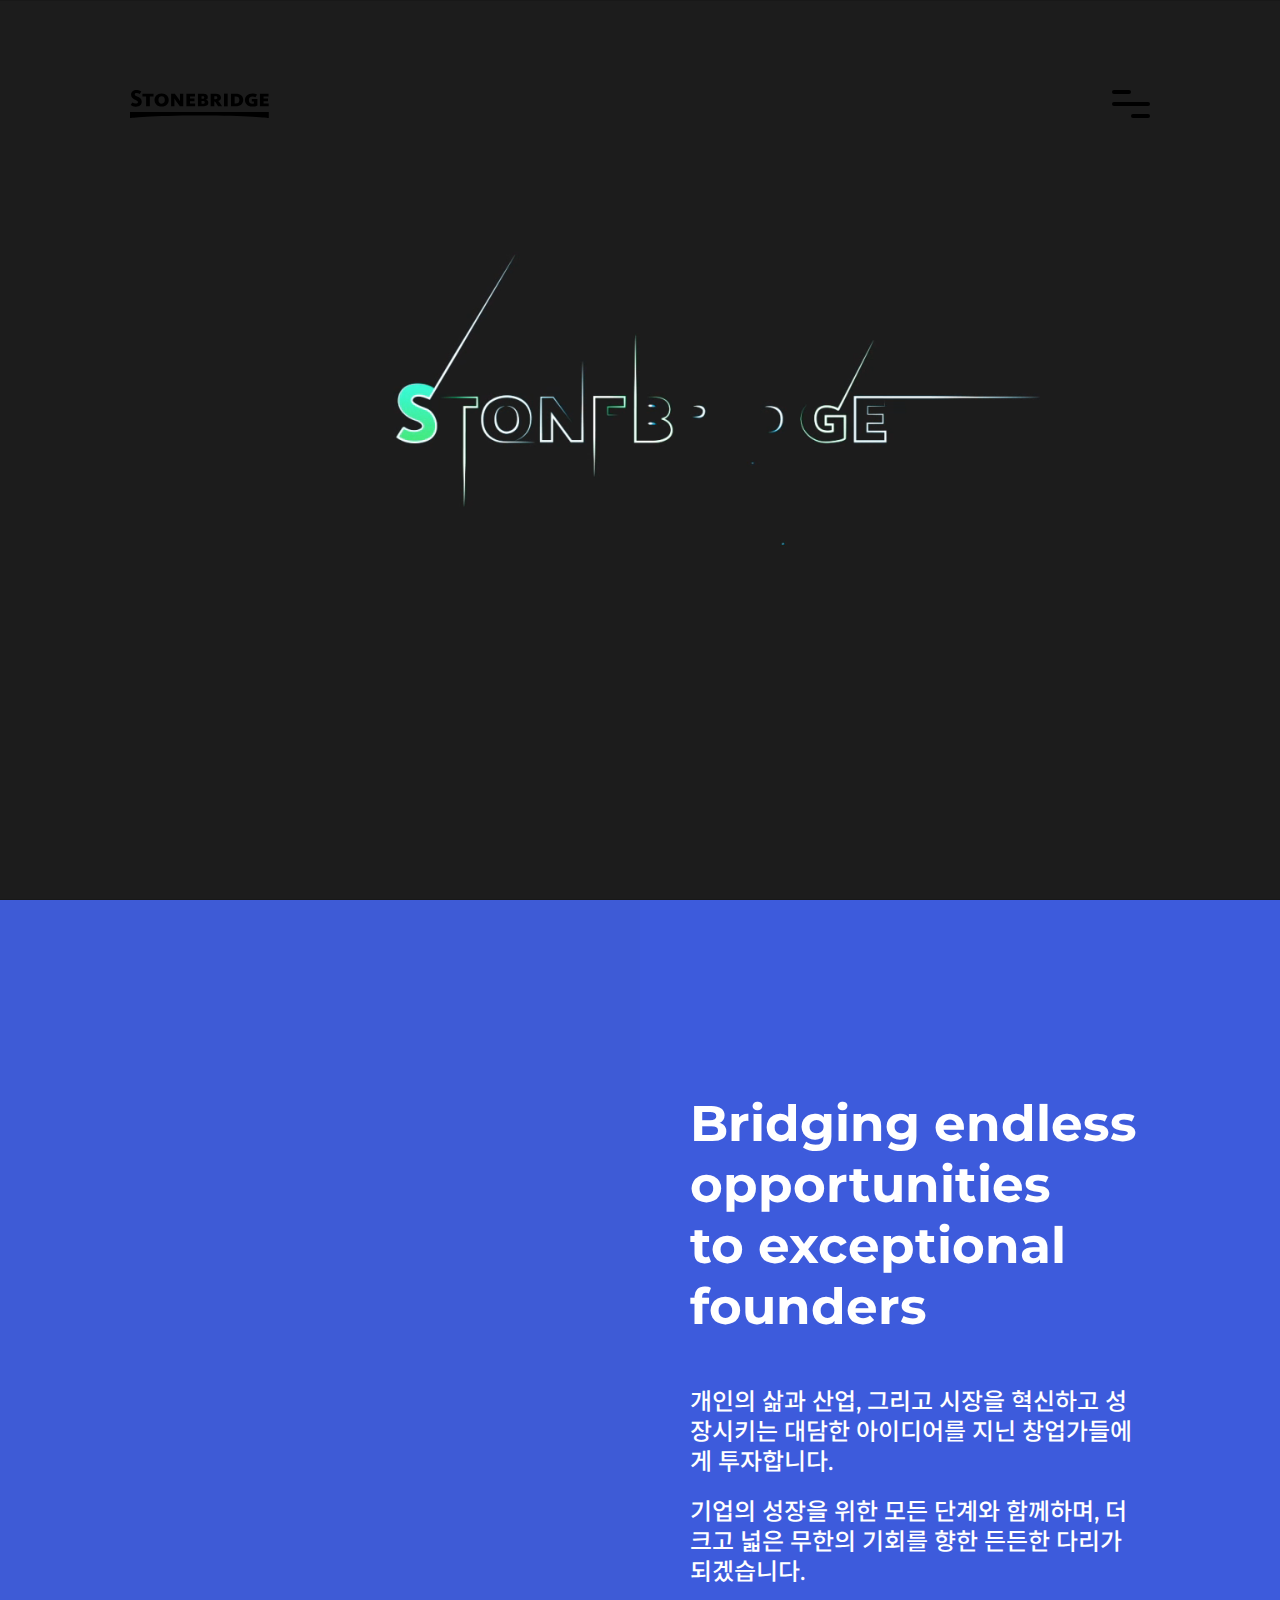
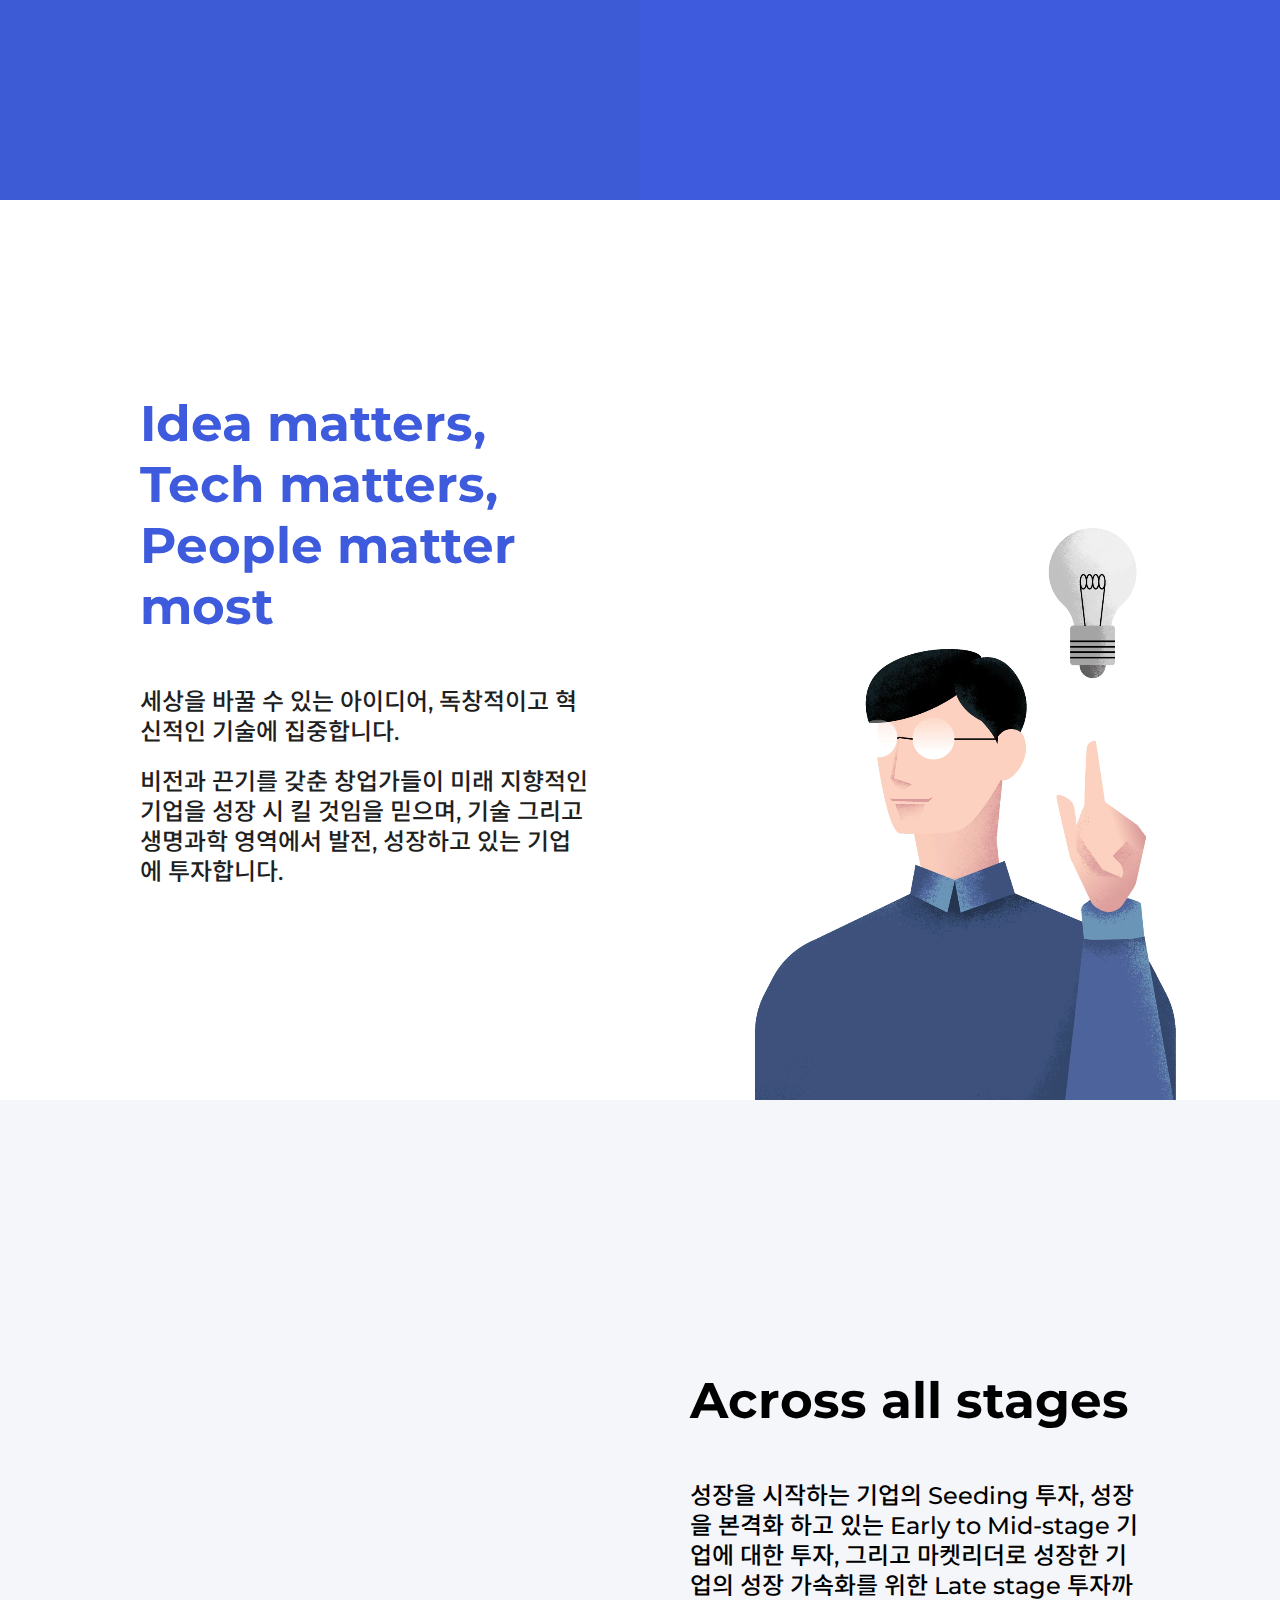
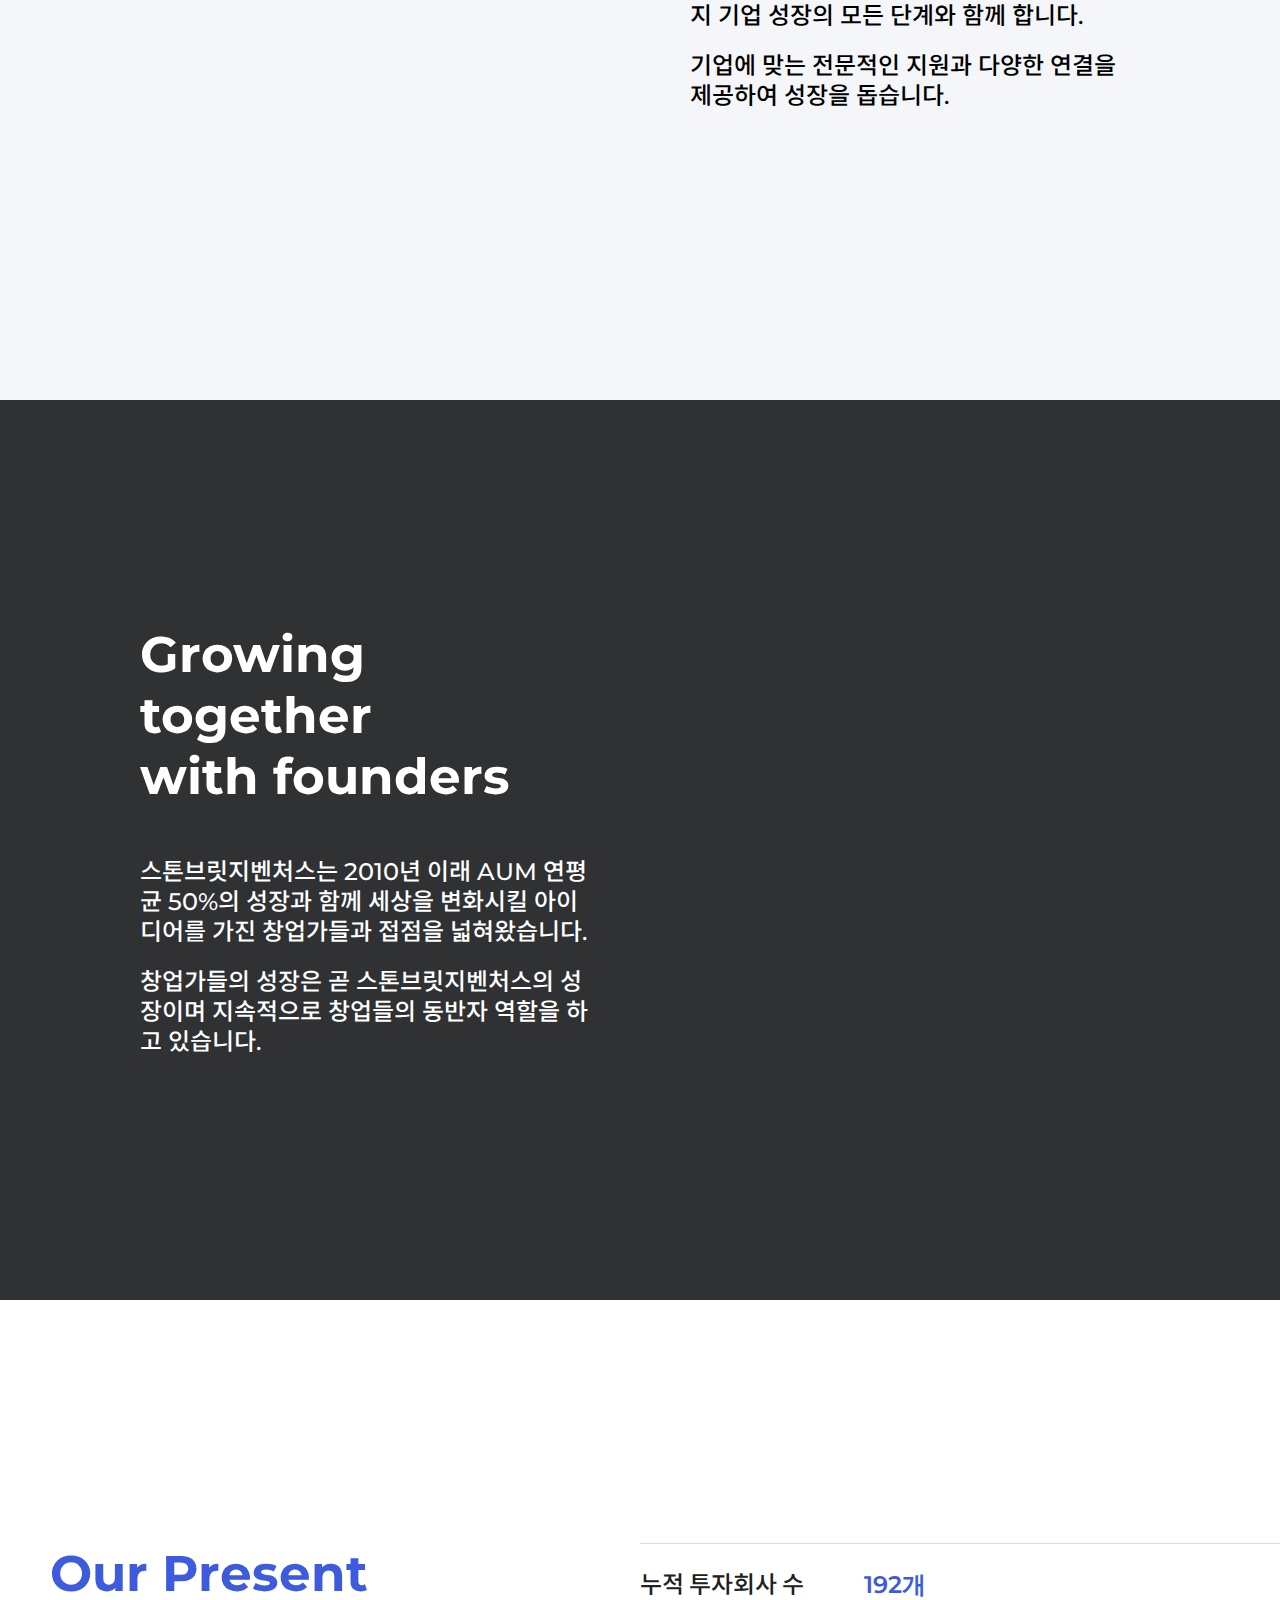
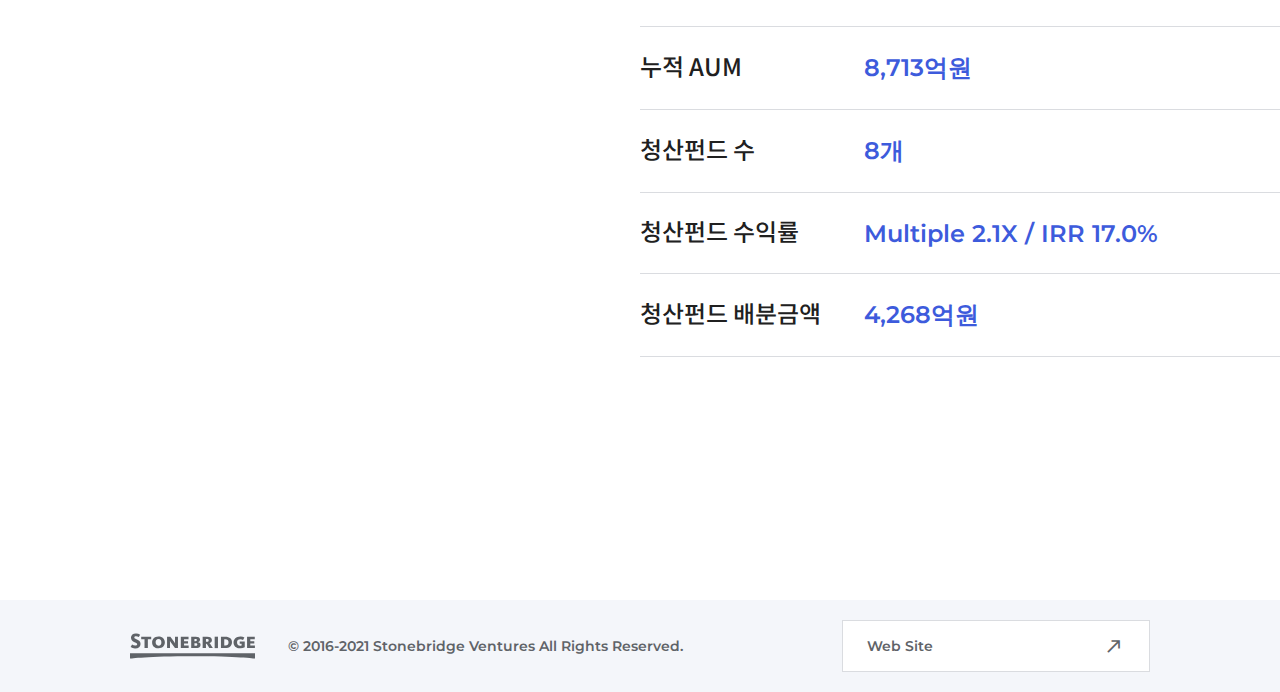
==== commit 8c844707: "Add files via upload" ====
--- a/about.html
+++ b/about.html
@@ -24,13 +24,13 @@
         <div id="headers"></div>
         <div id="about">
             <section class="about-01">
-                <video class="video" autoplay loop muted src="img/about_01.mp4"></video>
+                <video class="video" autoplay loop muted playsinline src="img/about_01.mp4"></video>
                 <video class="m-video" autoplay loop muted src="img/m_about_01.mp4"></video>
             </section>
             <section class="about-02">
                 <div class="layout">
                     <div class="video-area">
-                        <video autoplay loop muted src="img/about_02.mp4"></video>
+                        <video autoplay loop muted playsinline src="img/about_02.mp4"></video>
                     </div>
                     <!-- end video-area -->
                     <div class="ab-txt">
@@ -58,7 +58,7 @@
                         <!-- end pos-txt -->
                     </div>
                     <div class="video-area">
-                        <video autoplay loop muted src="img/about_03.mp4"></video>
+                        <video autoplay loop muted playsinline src="img/about_03.mp4"></video>
                     </div>
                     <!-- end video-area -->
                 </div>
@@ -67,7 +67,7 @@
             <section class="about-04">
                 <div class="layout">
                     <div class="video-area">
-                        <video autoplay loop muted src="img/about_04.mp4"></video>
+                        <video autoplay loop muted playsinline src="img/about_04.mp4"></video>
                     </div>
                     <!-- end video-area -->
                     <div class="ab-txt">
@@ -92,7 +92,7 @@
                         <!-- end pos-txt -->
                     </div>
                     <div class="video-area">
-                        <video autoplay loop muted src="img/about_05.mp4"></video>
+                        <video autoplay loop muted playsinline src="img/about_05.mp4"></video>
                     </div>
                     <!-- end video-area -->
                 </div>
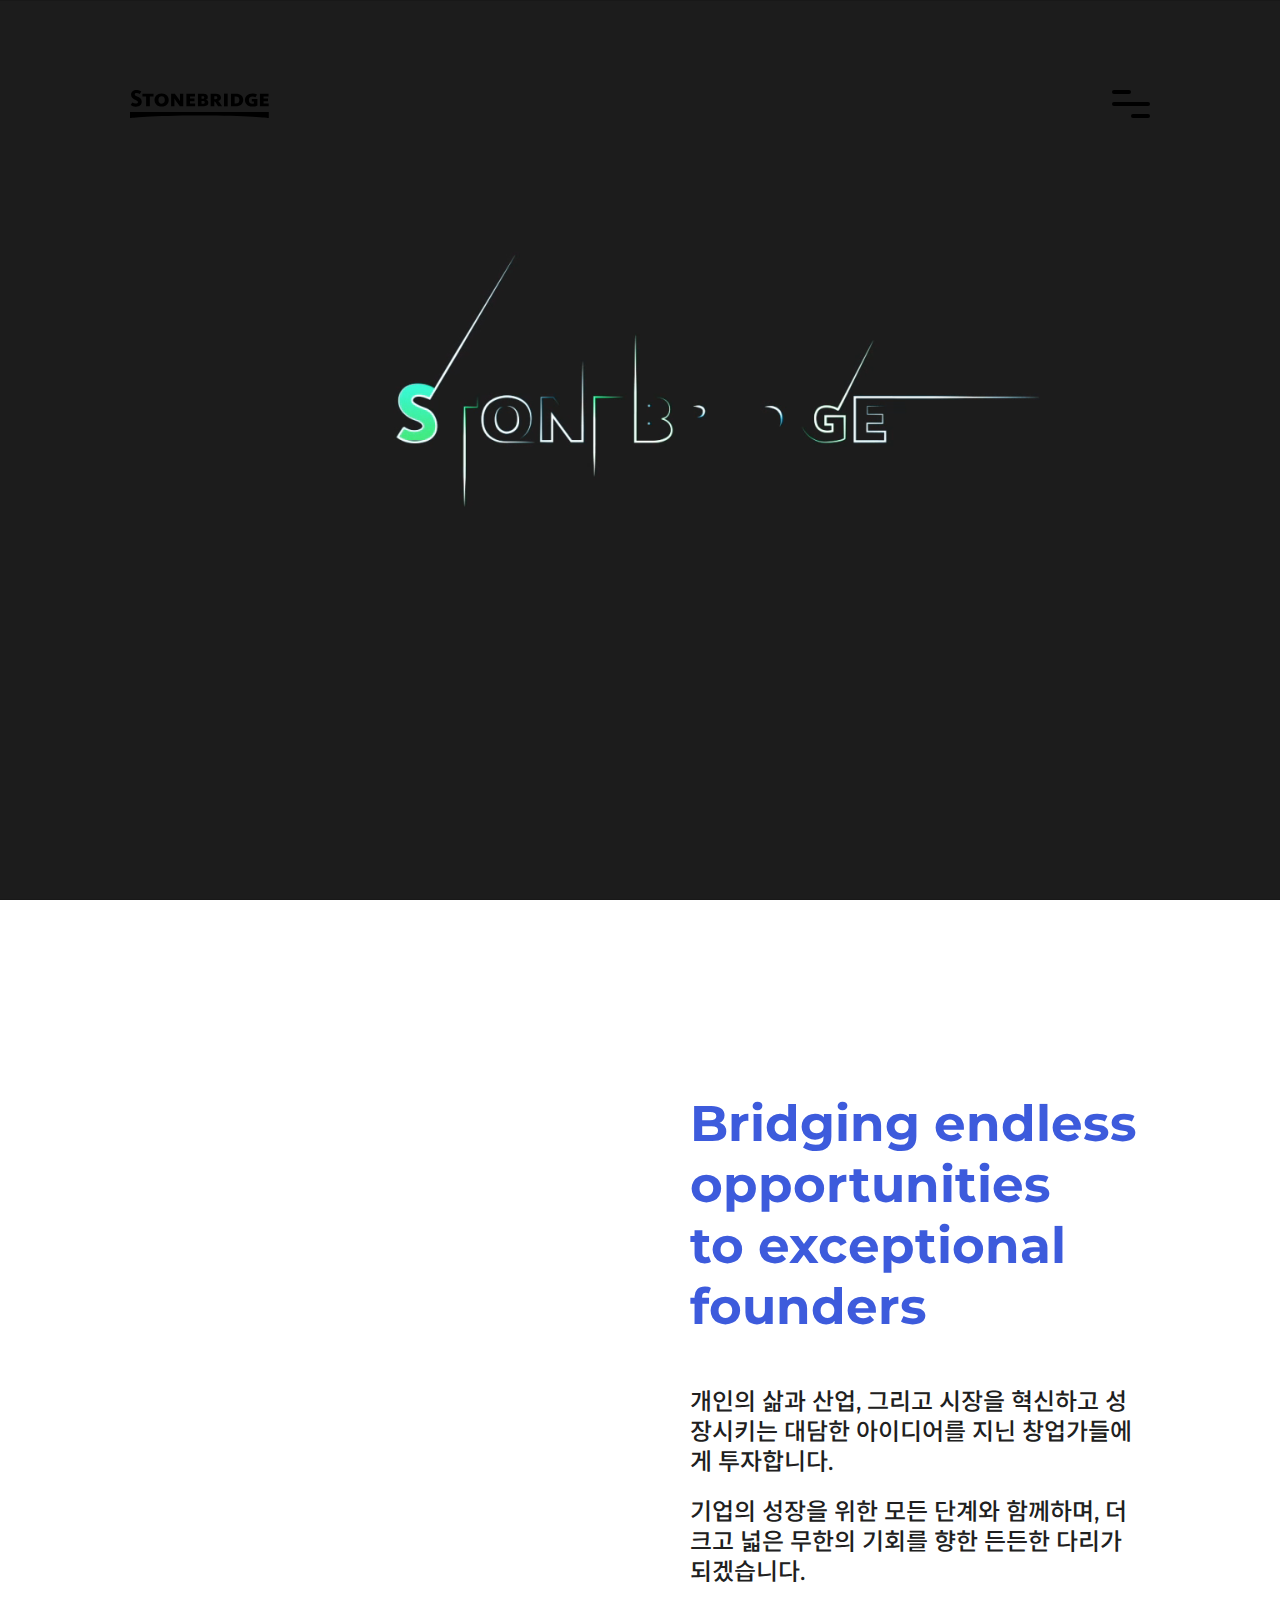
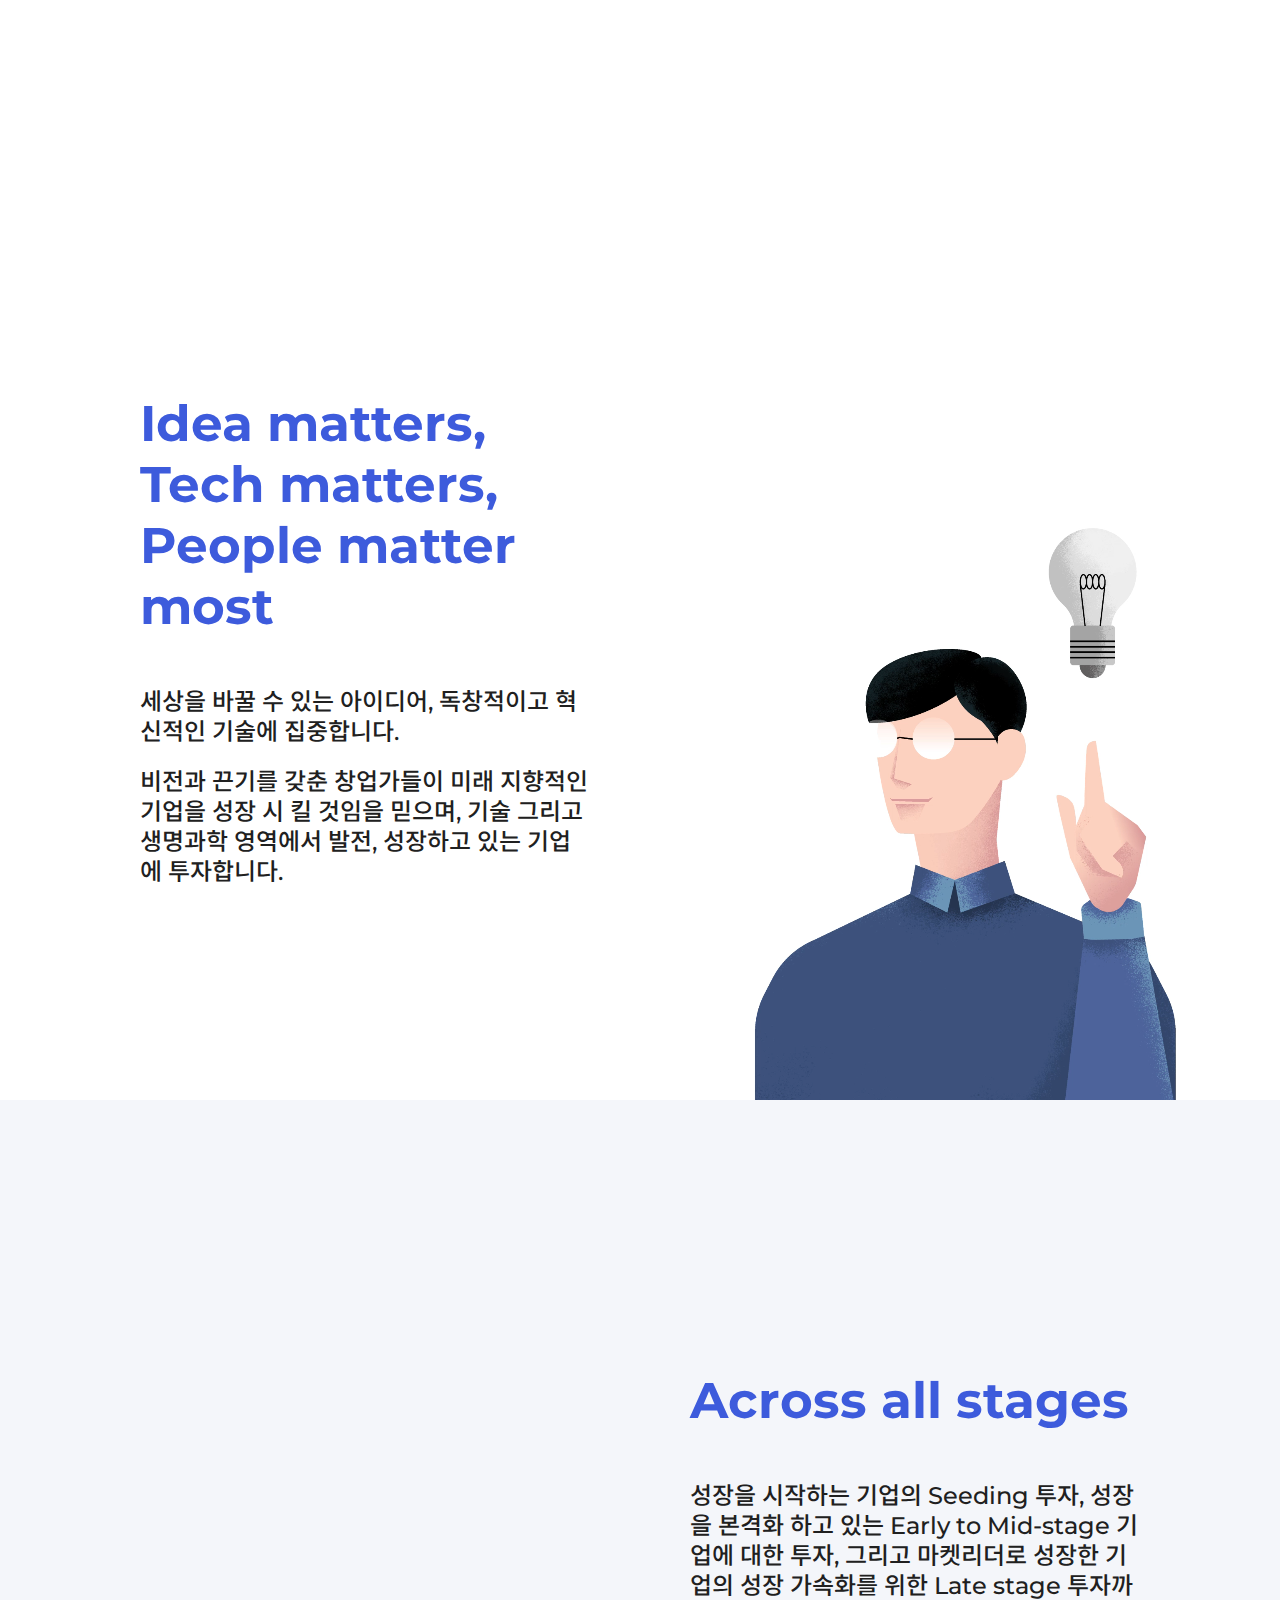
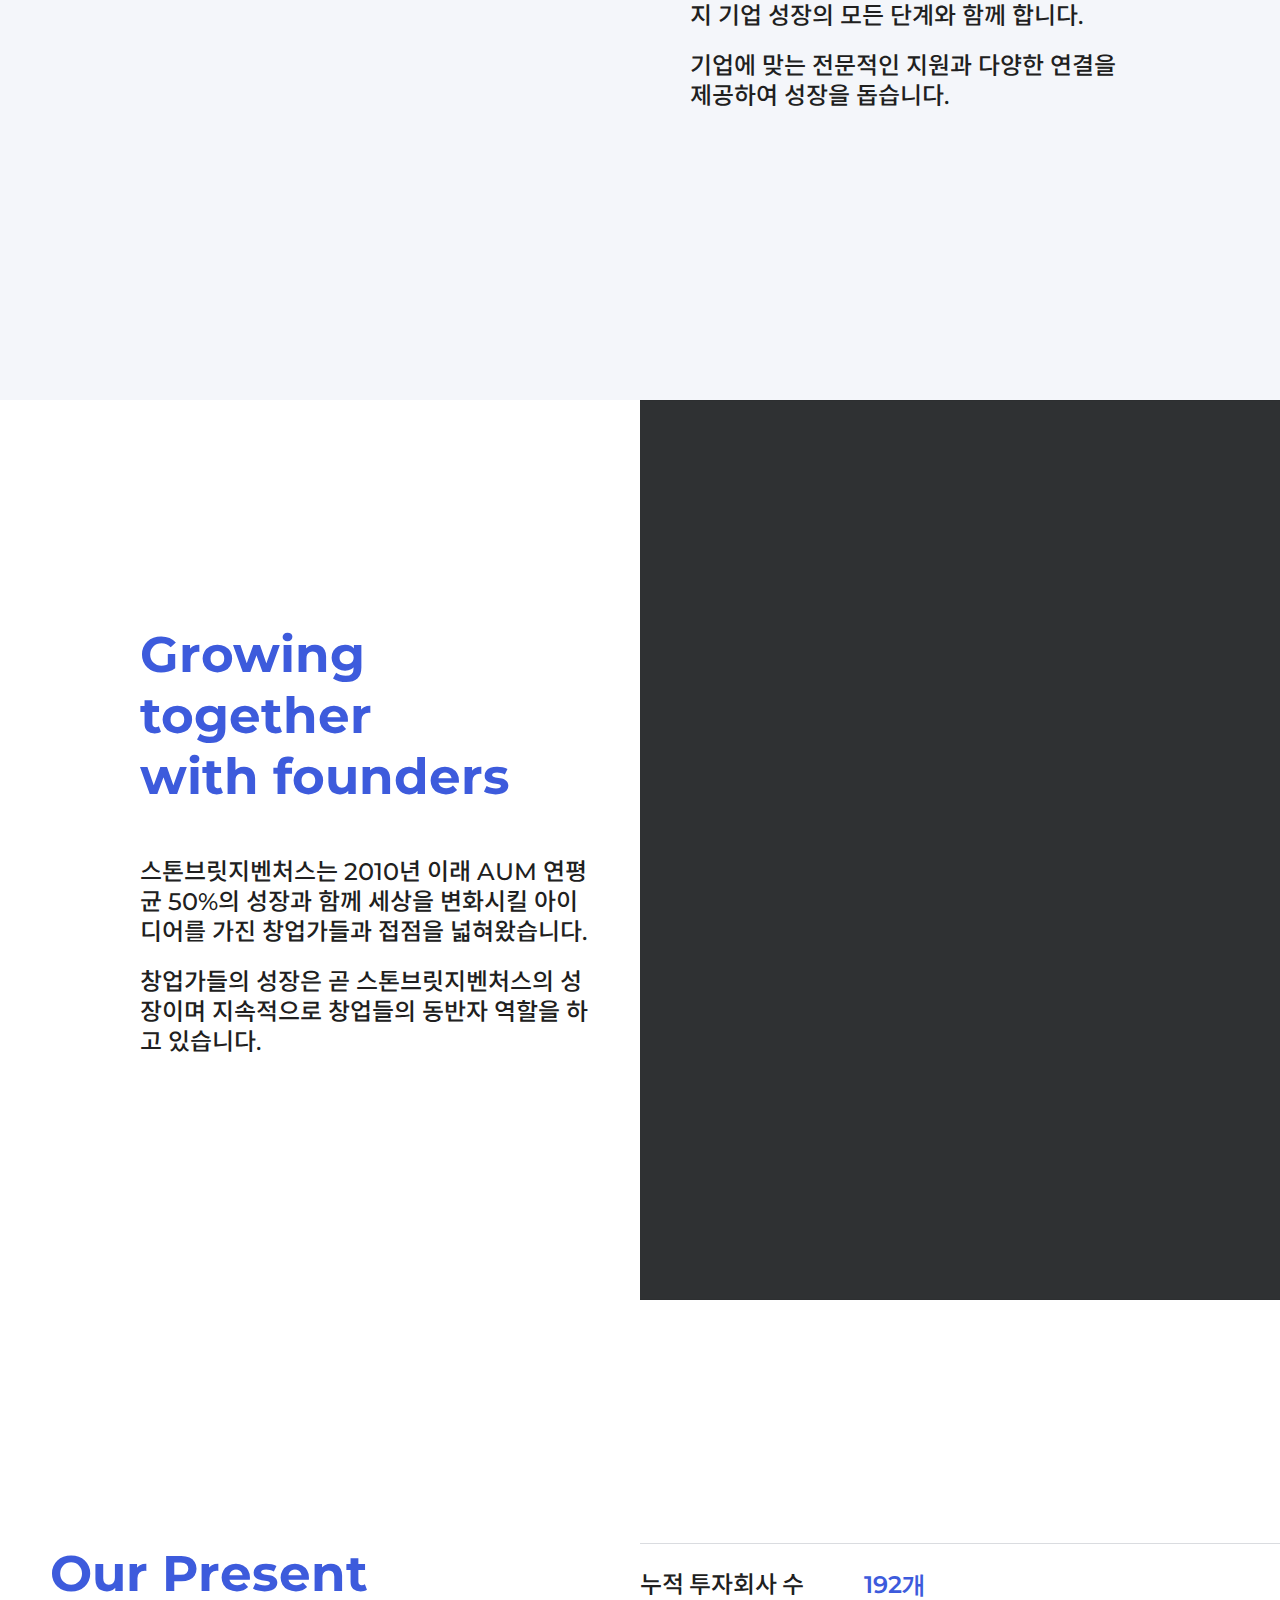
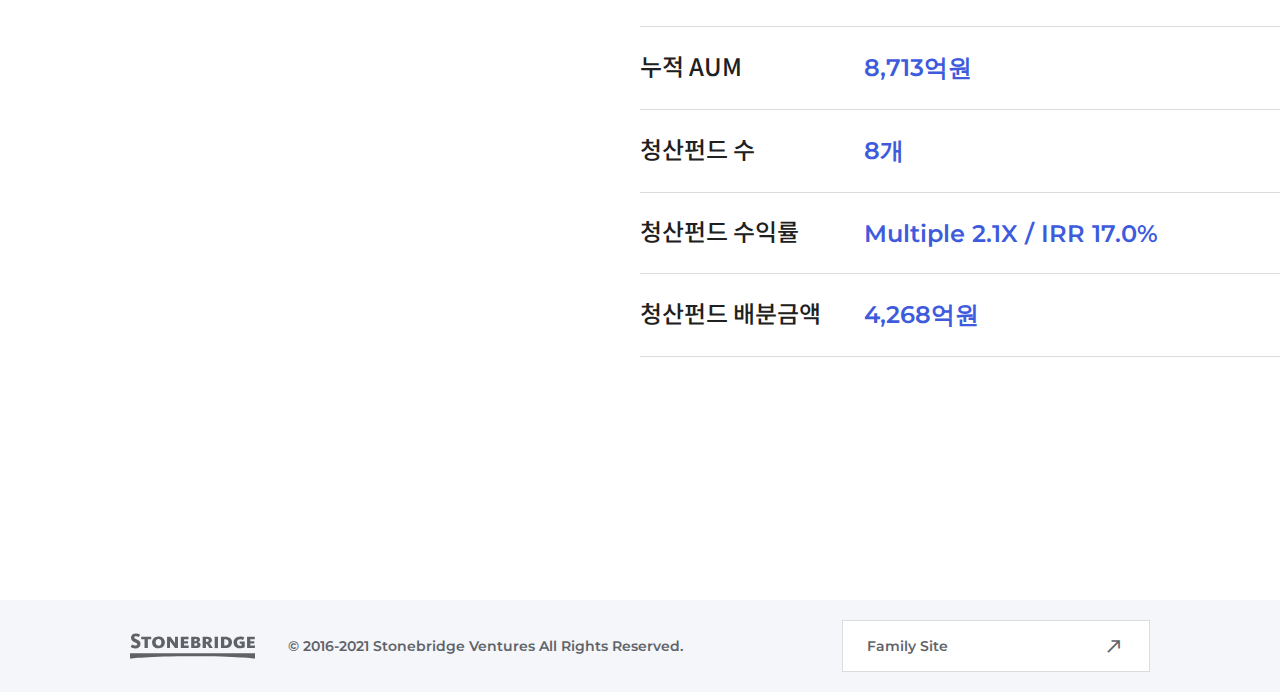
==== commit f3240bba: "Add files via upload" ====
--- a/about.html
+++ b/about.html
@@ -25,7 +25,7 @@
         <div id="about">
             <section class="about-01">
                 <video class="video" autoplay loop muted playsinline src="img/about_01.mp4"></video>
-                <video class="m-video" autoplay loop muted src="img/m_about_01.mp4"></video>
+                <video class="m-video" autoplay loop muted playsinline src="img/m_about_01.mp4"></video>
             </section>
             <section class="about-02">
                 <div class="layout">
--- a/css/default.css
+++ b/css/default.css
@@ -25,36 +25,36 @@
 @font-face {
     font-family: 'Spoqa Han Sans Neo';
     font-weight: 700;
-    src: url('/font/SpoqaHanSansNeo-Bold.woff') format('woff');
-    src: url('/font/SpoqaHanSansNeo-Bold.woff2') format('woff2');
+    src: url('../font/SpoqaHanSansNeo-Bold.woff') format('woff');
+    src: url('../font/SpoqaHanSansNeo-Bold.woff2') format('woff2');
 }
 
 @font-face {
     font-family: 'Spoqa Han Sans Neo';
     font-weight: 500;
-    src: url('/font/SpoqaHanSansNeo-Medium.woff') format('woff');
-    src: url('/font/SpoqaHanSansNeo-Medium.woff2') format('woff2');
+    src: url('../font/SpoqaHanSansNeo-Medium.woff') format('woff');
+    src: url('../font/SpoqaHanSansNeo-Medium.woff2') format('woff2');
 }
 
 @font-face {
     font-family: 'Spoqa Han Sans Neo';
     font-weight: 400;
-    src: url('/font/SpoqaHanSansNeo-Regular.woff') format('woff');
-    src: url('/font/SpoqaHanSansNeo-Regular.woff2') format('woff2');
+    src: url('../font/SpoqaHanSansNeo-Regular.woff') format('woff');
+    src: url('../font/SpoqaHanSansNeo-Regular.woff2') format('woff2');
 }
 
 @font-face {
     font-family: 'Spoqa Han Sans Neo';
     font-weight: 300;
-    src: url('/font/SpoqaHanSansNeo-Light.woff') format('woff');
-    src: url('/font/SpoqaHanSansNeo-Light.woff2') format('woff2');
+    src: url('../font/SpoqaHanSansNeo-Light.woff') format('woff');
+    src: url('../font/SpoqaHanSansNeo-Light.woff2') format('woff2');
 }
 
 @font-face {
     font-family: 'Spoqa Han Sans Neo';
     font-weight: 100;
-    src: url('/font/SpoqaHanSansNeo-Thin.woff') format('woff');
-    src: url('/font/SpoqaHanSansNeo-Thin.woff2') format('woff2');
+    src: url('../font/SpoqaHanSansNeo-Thin.woff') format('woff');
+    src: url('../font/SpoqaHanSansNeo-Thin.woff2') format('woff2');
 }
 
 * {
--- a/css/style.css
+++ b/css/style.css
@@ -535,36 +535,18 @@
     font-size: 5rem;
     font-weight: bold;
     padding-bottom: 50px;
+    color: #3d5bdc;
 }
 
 #about .ab-txt p {
     font-size: 2.4rem;
     font-weight: 500;
     padding-bottom: 20px;
-}
-
-.about-02 {
-    background: #3d5bdc;
-}
-
-.about-02 .ab-txt h1 {
-    color: #fff;
-}
-
-.about-02 .ab-txt p {
-    color: #fff;
+    color: #202020;
 }
 
 #about .about-03 .ab-txt {
     padding-left: 0;
-}
-
-#about .about-03 .ab-txt h1 {
-    color: #3d5bdc;
-}
-
-#about .about-03 .ab-txt p {
-    color: #202020;
 }
 
 #about .about-03 .ab-txt .pos-txt {
@@ -576,10 +558,6 @@
     background: #f4f6fa;
 }
 
-.about-05 {
-    background: #2F3133;
-}
-
 #about .about-05 .ab-txt {
     padding-left: 0;
 }
@@ -587,14 +565,6 @@
 #about .about-05 .ab-txt .pos-txt {
     float: right;
     margin-right: 50px;
-}
-
-.about-05 .ab-txt h1 {
-    color: #fff;
-}
-
-.about-05 .ab-txt p {
-    color: #fff;
 }
 
 .about-06 {
@@ -1308,10 +1278,12 @@
     background: #202020;
 }
 
-.dark #partner .tb-detail {
+.dark #partner .tb-detail .cm-box{
     background: #2a2a2a;
 }
-
+.dark #partner .tb-detail .tb-logo {
+    background: #fff;
+}
 .dark #partner .tb-detail .tb-tit p {
     color: #fff;
     font-weight: bold;
--- a/css/media.css
+++ b/css/media.css
@@ -360,32 +360,9 @@
         font-size: 16px;
         padding-bottom: 22px;
     }
-    .about-02 {
-        background: #3d5bdc;
-    }
-    .about-02 .ab-txt h1 {
-        color: #fff;
-    }
-    .about-02 .ab-txt p {
-        color: #fff;
-    }
-    .about-03 .ab-txt h1 {
-        color: #3d5bdc;
-    }
-    .about-03 .ab-txt p {
-        color: #202020;
-    }
+    
     .about-04 {
         background: #f4f6fa;
-    }
-    .about-05 {
-        background: #2F3133;
-    }
-    .about-05 .ab-txt h1 {
-        color: #fff;
-    }
-    .about-05 .ab-txt p {
-        color: #fff;
     }
     #about .about-06 {
         position: static;
@@ -406,7 +383,6 @@
     #about .about-06 .ab-txt h1 {
         position: static;
         top: 0;
-        color: #3d5bdc;
         padding-bottom: 0;
     }
     .about-06 .ab-table {
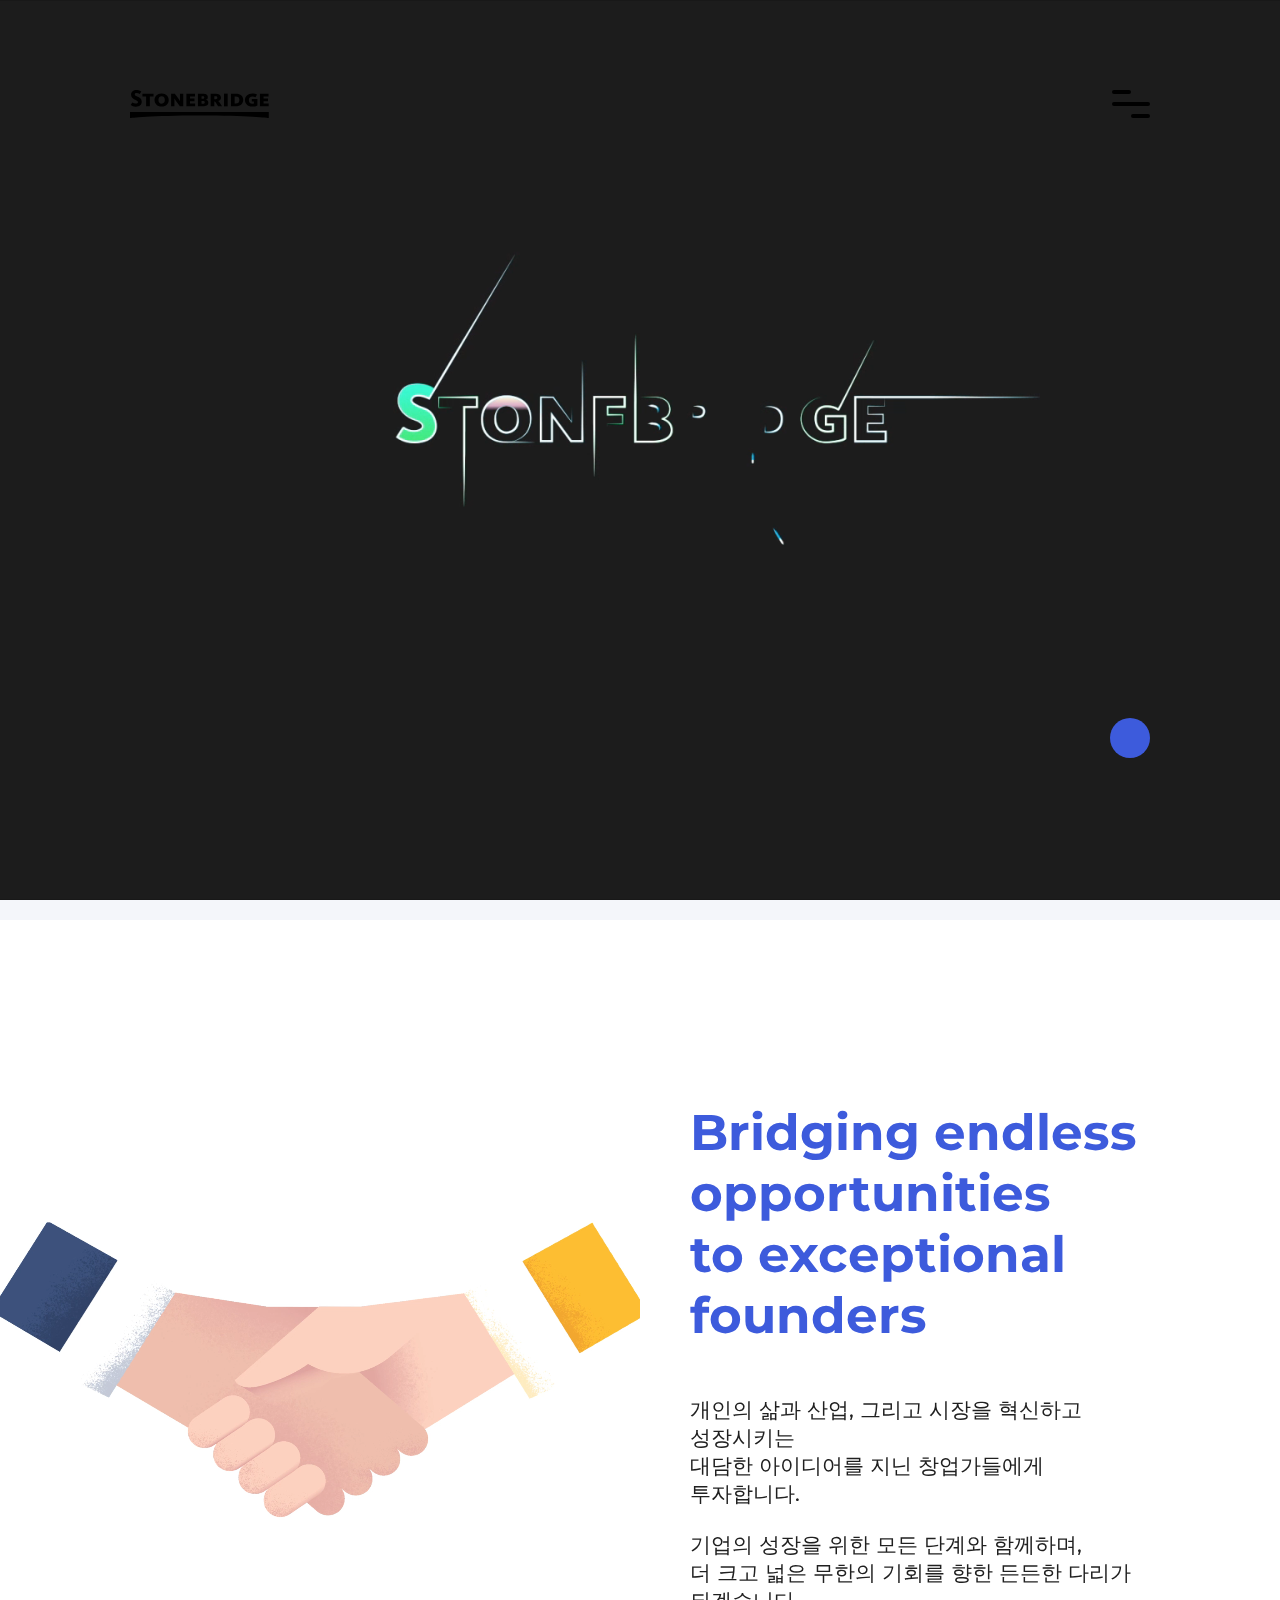
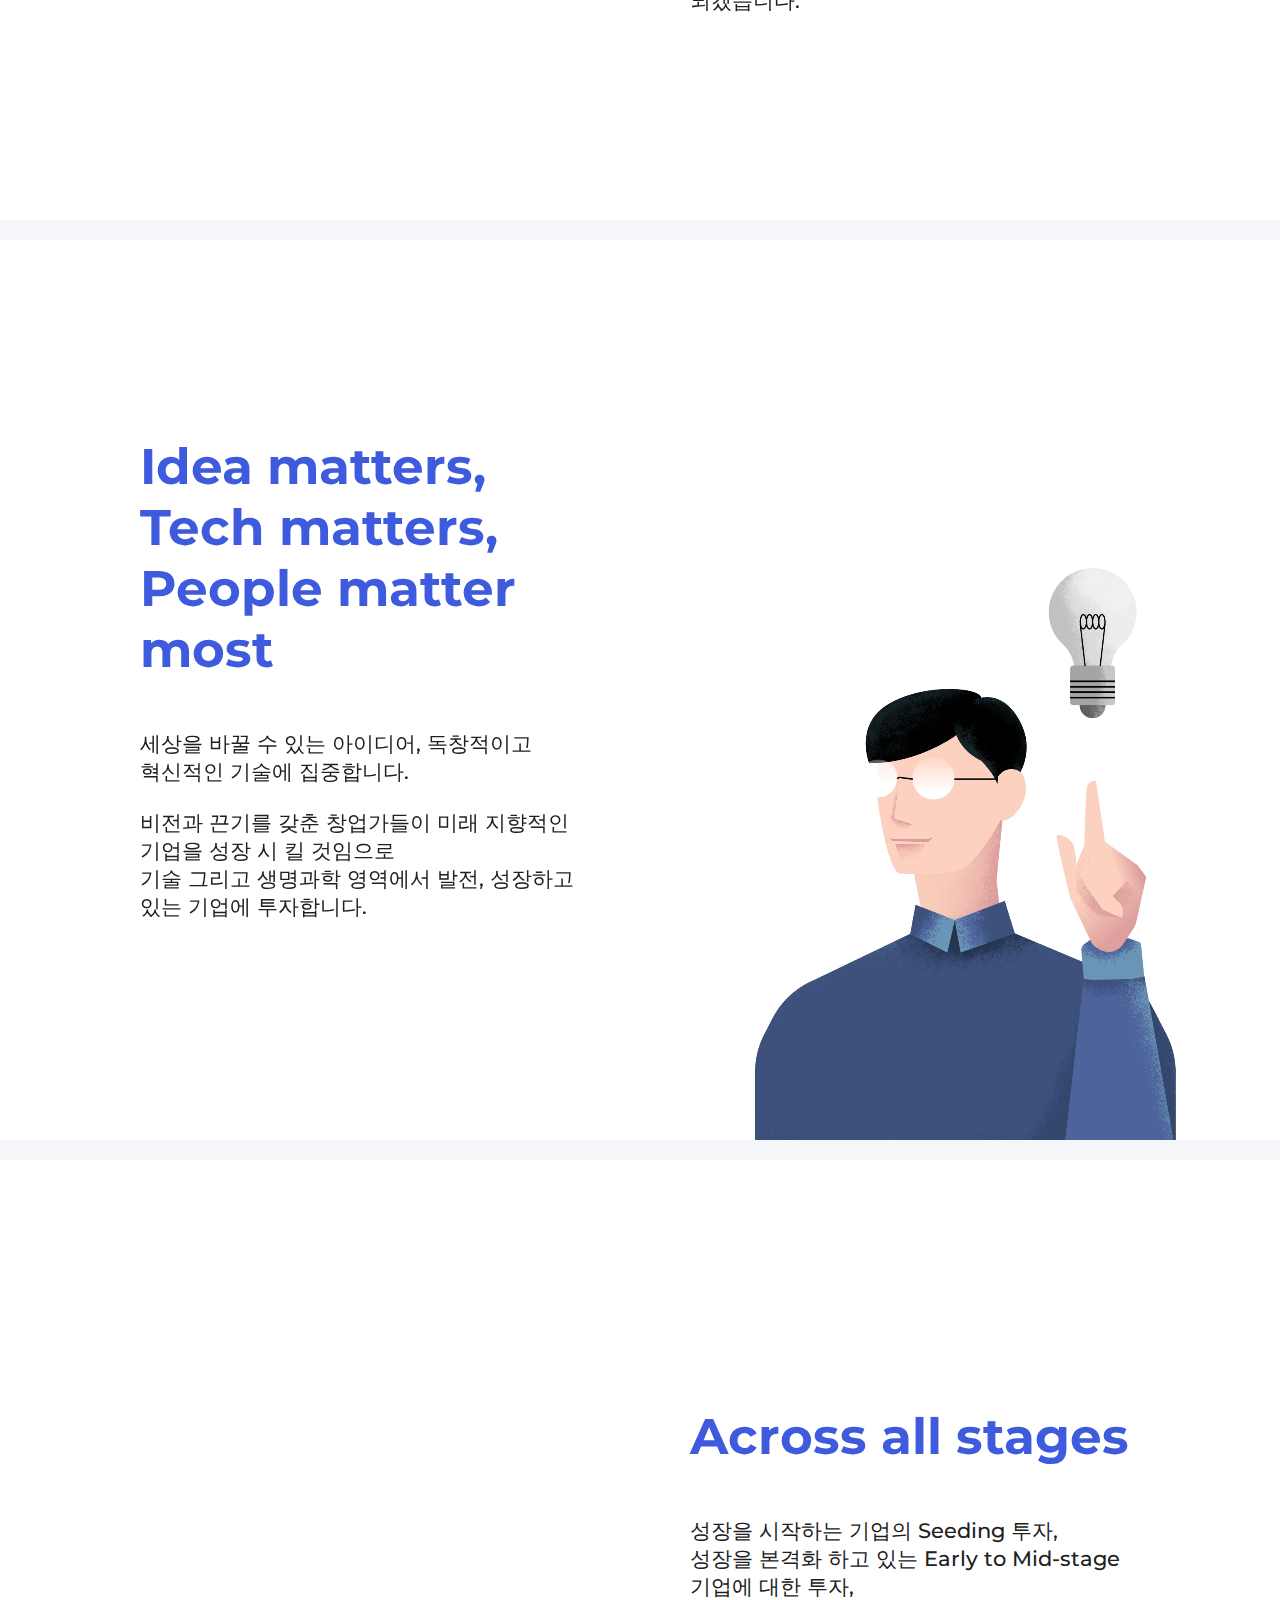
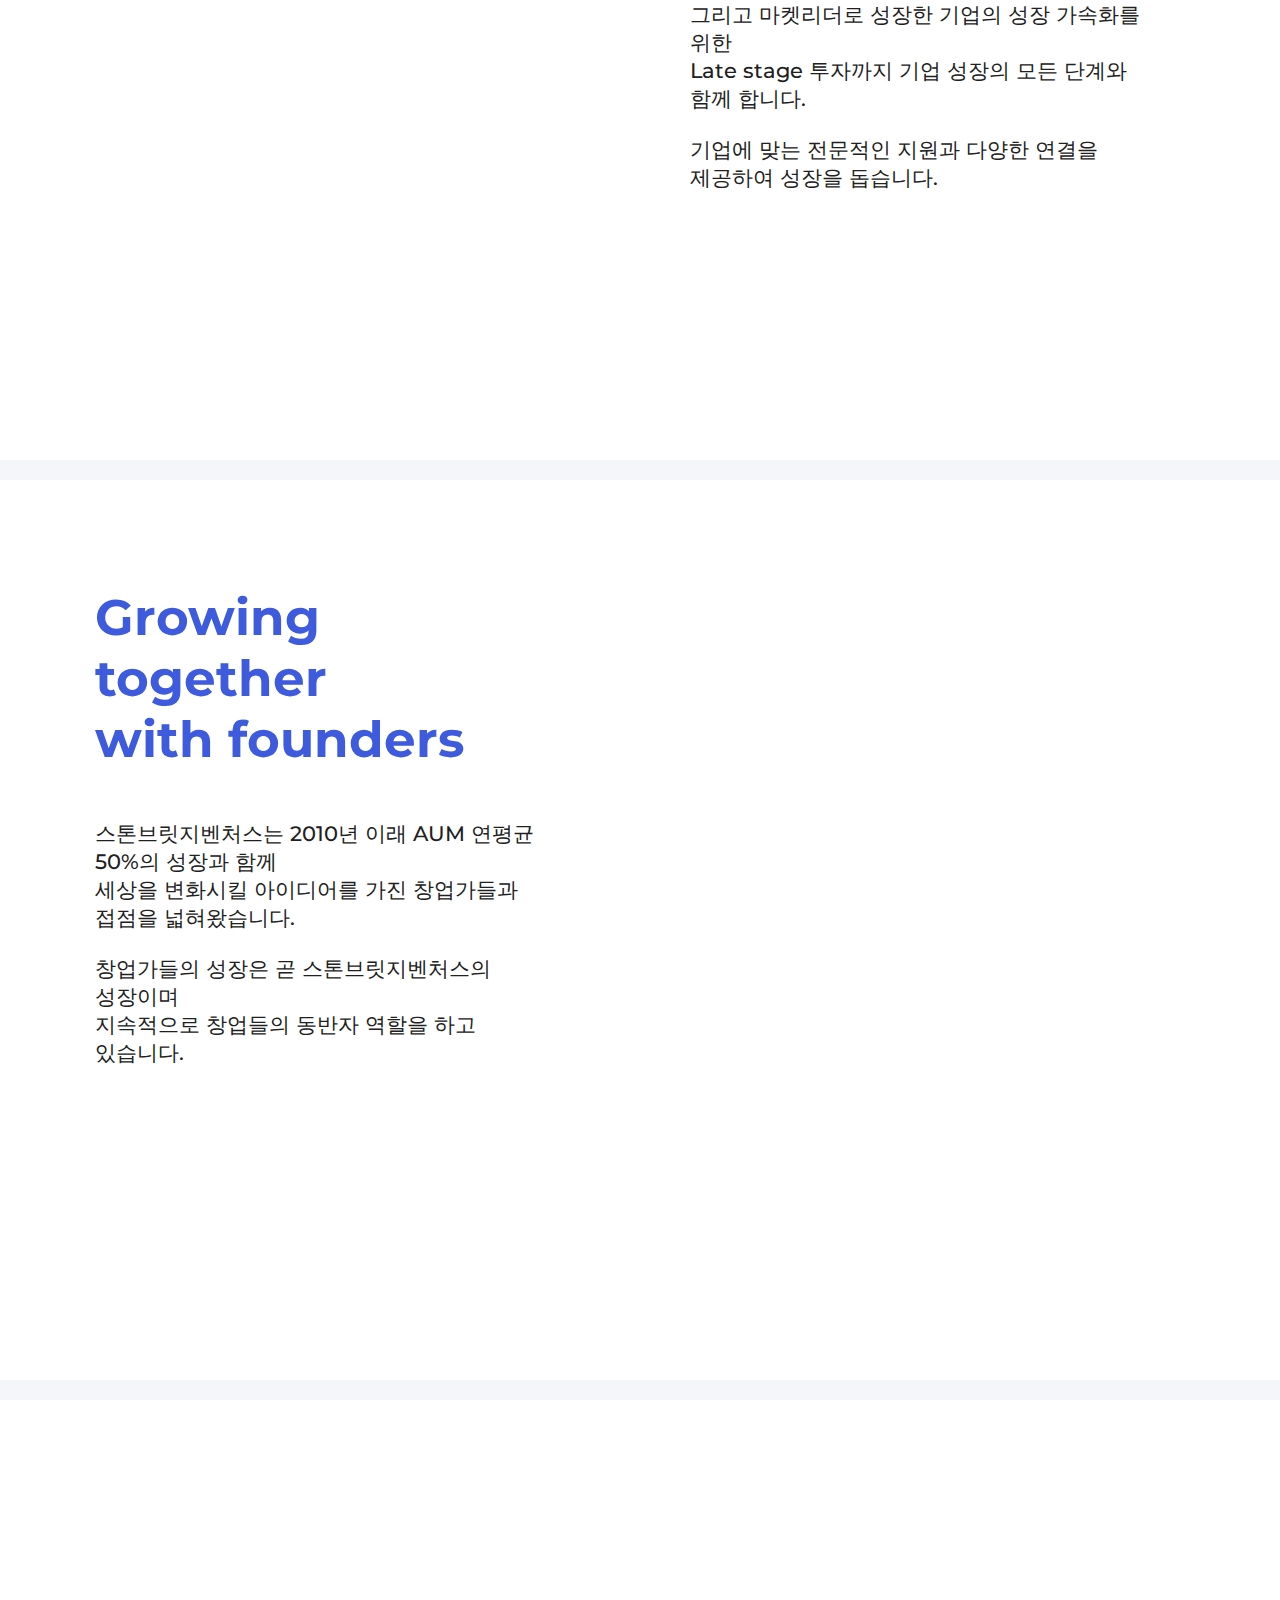
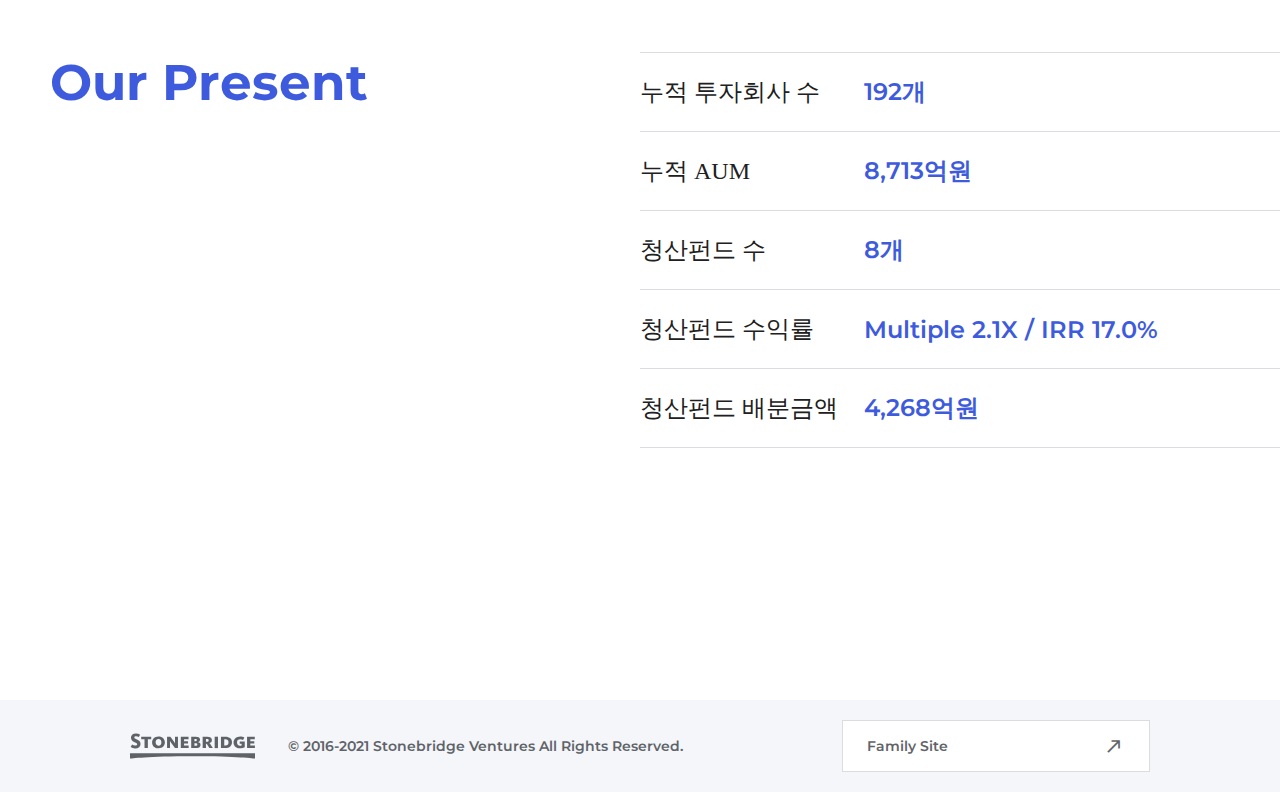
==== commit b4a375b8: "Add files via upload" ====
--- a/about.html
+++ b/about.html
@@ -5,7 +5,10 @@
     <meta charset="UTF-8">
     <meta http-equiv="X-UA-Compatible" content="IE=edge">
     <meta name="viewport" content="width=device-width, initial-scale=1.0">
-    <title>:: Stonebridge ::</title>
+    <meta property="og:image" content="img/og_img.jpg">
+    <meta property="og:description" content="기업의 성장을 위한 모든 단계와 함께하며, 더 크고 넓은 무한의 기회를 향한 든든한 다리가되는 스톤브릿지벤처스입니다.">
+    <title>Stonebridge Ventures</title>
+    <link rel="shortcut icon" href="img/favicon.ico">
     <!-- font -->
     <link rel="preconnect" href="https://fonts.googleapis.com">
     <link rel="preconnect" href="https://fonts.gstatic.com" crossorigin>
@@ -23,14 +26,20 @@
     <div class="wrap non-dark non-bg">
         <div id="headers"></div>
         <div id="about">
+            <button class="slide-down" onclick="moveSlide()"><img src="img/page_down.png" alt=""></button>
             <section class="about-01">
-                <video class="video" autoplay loop muted playsinline src="img/about_01.mp4"></video>
-                <video class="m-video" autoplay loop muted playsinline src="img/m_about_01.mp4"></video>
+                <video class="video" autoplay loop muted playsinline>
+                    <source src="img/about_01.mp4" type="video/mp4">
+                </video>
+                <video class="m-video" autoplay loop muted playsinline>
+                <source src="img/m_about_01.mp4" type="video/mp4">
+                </video>
             </section>
             <section class="about-02">
                 <div class="layout">
                     <div class="video-area">
-                        <video autoplay loop muted playsinline src="img/about_02.mp4"></video>
+                        <video autoplay loop muted playsinline>
+                        <source src="img/about_02.mp4" type="video/mp4"></video>
                     </div>
                     <!-- end video-area -->
                     <div class="ab-txt">
@@ -38,8 +47,8 @@
                             <h1>Bridging endless<br> opportunities
                                 <br> to exceptional founders
                             </h1>
-                            <p>개인의 삶과 산업, 그리고 시장을 혁신하고 성장시키는 대담한 아이디어를 지닌 창업가들에게 투자합니다.</p>
-                            <p>기업의 성장을 위한 모든 단계와 함께하며, 더 크고 넓은 무한의 기회를 향한 든든한 다리가 되겠습니다.</p>
+                            <p>개인의 삶과 산업, 그리고 시장을 혁신하고 성장시키는<br> 대담한 아이디어를 지닌 창업가들에게 투자합니다.</p>
+                            <p>기업의 성장을 위한 모든 단계와 함께하며,<br> 더 크고 넓은 무한의 기회를 향한 든든한 다리가 되겠습니다.</p>
                         </div>
                         <!-- end pos-txt -->
                     </div>
@@ -53,12 +62,14 @@
                             <h1>Idea matters,<br> Tech matters,<br> People matter most
                             </h1>
                             <p>세상을 바꿀 수 있는 아이디어, 독창적이고 혁신적인 기술에 집중합니다. </p>
-                            <p>비전과 끈기를 갖춘 창업가들이 미래 지향적인 기업을 성장 시 킬 것임을 믿으며, 기술 그리고 생명과학 영역에서 발전, 성장하고 있는 기업에 투자합니다.</p>
+                            <p>비전과 끈기를 갖춘 창업가들이 미래 지향적인 기업을 성장 시 킬 것임으로<br> 기술 그리고 생명과학 영역에서 발전, 성장하고 있는 기업에 투자합니다.</p>
                         </div>
                         <!-- end pos-txt -->
                     </div>
                     <div class="video-area">
-                        <video autoplay loop muted playsinline src="img/about_03.mp4"></video>
+                        <video autoplay loop muted playsinline>
+                        <source src="img/about_03.mp4" type="video/mp4">
+                        </video>
                     </div>
                     <!-- end video-area -->
                 </div>
@@ -67,13 +78,15 @@
             <section class="about-04">
                 <div class="layout">
                     <div class="video-area">
-                        <video autoplay loop muted playsinline src="img/about_04.mp4"></video>
+                        <video autoplay loop muted playsinline>
+                        <source src="img/about_04.mp4" type="video/mp4">
+                    </video>
                     </div>
                     <!-- end video-area -->
                     <div class="ab-txt">
                         <div class="pos-txt">
                             <h1>Across all stages</h1>
-                            <p>성장을 시작하는 기업의 Seeding 투자, 성장을 본격화 하고 있는 Early to Mid-stage 기업에 대한 투자, 그리고 마켓리더로 성장한 기업의 성장 가속화를 위한 Late stage 투자까지 기업 성장의 모든 단계와 함께 합니다. </p>
+                            <p>성장을 시작하는 기업의 Seeding 투자,<br> 성장을 본격화 하고 있는 Early to Mid-stage 기업에 대한 투자, <br>그리고 마켓리더로 성장한 기업의 성장 가속화를 위한 <br>Late stage 투자까지 기업 성장의 모든 단계와 함께 합니다. </p>
                             <p>기업에 맞는 전문적인 지원과 다양한 연결을 제공하여 성장을 돕습니다.</p>
                         </div>
                         <!-- end pos-txt -->
@@ -86,13 +99,15 @@
                     <div class="ab-txt">
                         <div class="pos-txt">
                             <h1>Growing together <br> with founders</h1>
-                            <p>스톤브릿지벤처스는 2010년 이래 AUM 연평균 50%의 성장과 함께 세상을 변화시킬 아이디어를 가진 창업가들과 접점을 넓혀왔습니다. </p>
-                            <p>창업가들의 성장은 곧 스톤브릿지벤처스의 성장이며 지속적으로 창업들의 동반자 역할을 하고 있습니다.</p>
+                            <p>스톤브릿지벤처스는 2010년 이래 AUM 연평균 50%의 성장과 함께<br> 세상을 변화시킬 아이디어를 가진 창업가들과 접점을 넓혀왔습니다. </p>
+                            <p>창업가들의 성장은 곧 스톤브릿지벤처스의 성장이며<br> 지속적으로 창업들의 동반자 역할을 하고 있습니다.</p>
                         </div>
                         <!-- end pos-txt -->
                     </div>
                     <div class="video-area">
-                        <video autoplay loop muted playsinline src="img/about_05.mp4"></video>
+                        <video autoplay loop muted playsinline>
+                        <source src="img/about_05.mp4" type="video/mp4">
+                        </video>
                     </div>
                     <!-- end video-area -->
                 </div>
@@ -147,6 +162,15 @@
     <script src="https://ajax.googleapis.com/ajax/libs/jquery/3.4.1/jquery.min.js"></script>
     <script src="js/jquery-ui.min.js"></script>
     <script src="js/main.js"></script>
+    <script>
+        function moveSlide(x, y) {
+            window.scrollBy({
+                top: 1080,
+                left: 0,
+                behavior: "smooth"
+            });
+        }
+    </script>
 </body>
 
 </html>--- a/css/default.css
+++ b/css/default.css
@@ -9,6 +9,7 @@
 
 /*
 400px == 41.861rem;
+40px == 9.30rem;
 30px == 6.977rem;
 23px == 5.349rem;
 24px == 5.582rem;
@@ -71,7 +72,7 @@
 }
 
 body {
-    height: 100%;
+    min-height: 100vh;
 }
 
 .hidden {
--- a/css/common.css
+++ b/css/common.css
@@ -1,256 +1,302 @@
 /* common.css */
 
 .content {
-    padding: 145px 130px 200px 130px;
-    z-index: 1;
-    background: #fff;
+  padding: 145px 130px 200px 130px;
+  z-index: 1;
+  background: #fff;
 }
 
 .user-setting {
-    font-size: 0;
-    margin-bottom: 85px;
-    border: 1px solid #3d5bdc;
-    z-index: 2;
+  font-size: 0;
+  margin-bottom: 85px;
+  border: 1px solid #3d5bdc;
+  z-index: 2;
 }
 
 .user-setting .searchBox {
-    display: inline-block;
-    vertical-align: middle;
-    width: calc(100% - 280px);
-    position: relative;
-    border-right: 1px solid #3d5bdc;
+  display: inline-block;
+  vertical-align: middle;
+  width: calc(100% - 280px);
+  position: relative;
+  font-size: 0;
+}
+
+.user-setting .searchBox .search-icon {
+  position: absolute;
+  right: 18px;
+  cursor: pointer;
+  height: 59px;
+}
+
+.user-setting .searchBox .search-icon i {
+  color: #3d5bdc;
+  display: inline-block;
 }
 
 .user-setting .searchBox input[type="search"] {
-    width: 100%;
-    border: none;
-    font-size: 1.6rem;
-    font-weight: 600;
-    padding: 20px 54px;
-    background: transparent;
+  border: none;
+  font-size: 1.6rem;
+  font-weight: 600;
+  padding: 20px;
+  background: transparent;
+  display: inline-block;
+  vertical-align: middle;
+  width: calc(100% - 70px);
 }
 
 .user-setting .searchBox input[type="search"]::placeholder {
-    color: #3d5bdc;
-}
-
-.user-setting .searchBox .search-icon {
-    display: inline-block;
-    position: absolute;
-    top: 50%;
-    left: 20px;
-    transform: translateY(-50%);
-    color: #3d5bdc;
-    cursor: pointer;
+  color: #5f6368;
+}
+
+.user-setting .searchBox input[type="search"]:focus::-webkit-input-placeholder {
+  color: transparent;
 }
 
 .user-setting .cateBox {
-    display: inline-block;
-    vertical-align: middle;
-    width: 280px;
-    position: relative;
-    z-index: 3;
+  display: inline-block;
+  vertical-align: middle;
+  width: 280px;
+  position: relative;
+  z-index: 3;
 }
 
 .cateBox .placeholder {
-    position: relative;
-    cursor: pointer;
+  position: relative;
+  cursor: pointer;
 }
 
 .cateBox.on .placeholder {
-    background: #f4f6fa;
-}
-
+  background: #f4f6fa;
+}
+.cateBox .placeholder .inner-line {
+  padding: 12px 0;
+}
 .cateBox .placeholder p {
-    font-size: 1.6rem;
-    font-weight: 600;
-    padding: 20px;
-}
-
-.cateBox .placeholder .arrow-down {
-    display: inline-block;
-    position: absolute;
-    top: 50%;
-    right: 24px;
-    transform: translateY(-50%);
+  font-size: 1.6rem;
+  font-weight: 600;
+  padding: 10px 20px;
+  border-left: 1px solid #3d5bdc;
+}
+.cateBox .placeholder .arrow {
+  display: inline-block;
+  position: absolute;
+  top: 45%;
+  right: 24px;
+  transform: translateY(-50%);
+}
+.cateBox .placeholder .arrow .rod {
+  transform: rotate(45deg);
+  width: 11px;
+  height: 11px;
+  border: solid #3d5bdc;
+  border-width: 0 2.5px 2.5px 0;
+  transition: 0.3s;
+}
+.cateBox .placeholder .arrow.toggle .rod {
+  margin-top: 9px;
+  transform: rotate(-135deg);
 }
 
 .cateBox .depth01 {
-    position: absolute;
-    top: 70px;
-    width: 100%;
-    max-height: 0;
-    overflow: hidden;
-    background: #fff;
-    transition: ease .4s;
-    box-shadow: 0 2px 6px 0 rgba(0, 13, 57, 0.16);
+  position: absolute;
+  top: 70px;
+  width: 100%;
+  max-height: 0;
+  overflow: hidden;
+  background: #fff;
+  transition: ease 0.4s;
+  box-shadow: 0 2px 6px 0 rgba(0, 13, 57, 0.16);
 }
 
 .cateBox .depth01.slide {
-    max-height: 800px;
-}
-
-.cateBox .depth01>li>p {
-    padding: 0 20px;
-    position: relative;
-    background: #3d5bdc;
-}
-
-.cateBox .depth01>li>p a {
-    display: block;
-    font-size: 1.4rem;
-    font-weight: 600;
-    padding: 20px 0;
-    color: #fff;
-    border-bottom: 1px solid #fff;
-}
-
-.cateBox .depth01>li:last-child>p a {
-    border-bottom: none;
-}
-
-.cateBox .depth01>li>p .depth01-arrow {
-    position: absolute;
-    top: 50%;
-    right: 24px;
-    transform: translateY(-50%);
-}
-
+  max-height: 800px;
+}
+
+.cateBox .depth01 > li > p {
+  padding: 0 15px;
+  position: relative;
+  background: #3d5bdc;
+}
+
+.cateBox .depth01 > li > p a {
+  display: block;
+  font-size: 1.4rem;
+  font-weight: 600;
+  padding: 20px 0;
+  color: #fff;
+  border-bottom: 1px solid #fff;
+}
+
+.cateBox .depth01 > li:last-child > p a {
+  border-bottom: none;
+}
+
+.cateBox .depth01 li .cateHead .arr-indi {
+  position: absolute;
+  top: 45%;
+  right: 24px;
+  transform: translateY(-50%);
+  display: block;
+}
+.cateBox .depth01 li .cateHead .arr-indi .rod {
+  display: block;
+  transform: rotate(45deg);
+  width: 11px;
+  height: 11px;
+  border: solid #fff;
+  border-width: 0 2.5px 2.5px 0;
+  transition: 0.3s;
+}
+.cateBox .depth01 li .cateHead .arr-indi.on .rod {
+  transform: rotate(-135deg);
+  margin-top: 10px;
+}
 .cateBox .depth02 {
-    max-height: 0;
-    overflow: hidden;
-    transition: ease .4s;
-}
-
+  max-height: 0;
+  overflow: hidden;
+  transition: ease 0.4s;
+}
 .cateBox .depth02.slide {
-    max-height: 600px;
-}
-
-.cateBox .depth02>li {
-    background: #fff;
-    border-bottom: 1px solid #dadce0;
-}
-
-.cateBox .depth02>li:last-child {
-    border-bottom: none;
-}
-
-.cateBox .depth02>li input[type="checkbox"] {
-    display: none;
-}
-
-.cateBox .depth02>li input[type="checkbox"]+label::after {
-    content: "";
-    display: inline-block;
-    vertical-align: middle;
-    width: 20px;
-    height: 20px;
-    border-radius: 50%;
-    border: 1px solid #dadce0;
-}
-
-.cateBox .depth02>li input[type="checkbox"]:checked+label::after {
-    background-image: url("../img/checked.svg");
-    border: none;
-    background-repeat: no-repeat;
-    background-size: 100% 100%;
-}
-
-.cateBox .depth02>li label span {
-    font-size: 1.4rem;
-    font-weight: 600;
-    color: #5f6368;
-    display: inline-block;
-    vertical-align: middle;
-    width: calc(100% - 46px);
-    padding: 20px;
-}
-
-.cateBox .depth02>li input[type="checkbox"]:checked+label span {
-    color: #3d5bdc;
+  max-height: 600px;
+}
+
+.cateBox .depth02 > li {
+  background: #fff;
+}
+
+.cateBox .depth02 > li:last-child {
+  border-bottom: none;
+}
+
+.cateBox .depth02 > li input[type="checkbox"] {
+  display: none;
+}
+
+.cateBox .depth02 > li input[type="checkbox"] + label::after {
+  content: "";
+  display: inline-block;
+  vertical-align: middle;
+  width: 20px;
+  height: 20px;
+  border-radius: 50%;
+  border: 2px solid #5f6368;
+  box-sizing: border-box;
+}
+
+.cateBox .depth02 > li input[type="checkbox"]:checked + label::after {
+  background-image: url("../img/checked.svg");
+  border: none;
+  background-repeat: no-repeat;
+  background-size: 100% 100%;
+}
+
+.cateBox .depth02 > li label span {
+  font-size: 1.4rem;
+  font-weight: 600;
+  color: #5f6368;
+  display: inline-block;
+  vertical-align: middle;
+  width: calc(100% - 39px);
+  padding: 20px;
+}
+
+.cateBox .depth02 > li input[type="checkbox"]:checked + label span {
+  color: #3d5bdc;
 }
 
 .more-btn {
-    text-align: center;
-    width: 200px;
-    margin: 135px auto 0 auto;
-    cursor: pointer;
+  text-align: center;
+  width: 200px;
+  margin: 135px auto 0 auto;
+  cursor: pointer;
 }
 
 .more-btn p {
-    font-size: 18px;
-    font-weight: 600;
-    margin-bottom: 20px;
-    transition: .3s ease;
+  font-size: 18px;
+  font-weight: 600;
+  margin-bottom: 20px;
+  transition: 0.3s ease;
 }
 
 .more-btn:hover p {
-    font-size: 20px;
-    font-weight: bolder;
+  font-size: 20px;
+  font-weight: bolder;
 }
 
 .more-btn i {
-    font-size: 26px;
+  font-size: 26px;
 }
 
 .more-btn:hover i {
-    font-size: 30px;
+  font-size: 30px;
 }
 
 .popup {
-    position: fixed;
-    top: 0;
-    right: -100%;
-    bottom: 0;
-    width: 100%;
-    height: 100%;
-    z-index: 4;
-    font-size: 0;
-    background: #fff;
-    display: flex;
-}
+  position: fixed;
+  top: 0;
+  right: -100%;
+  bottom: 0;
+  width: 100%;
+  height: 100%;
+  z-index: 4;
+  font-size: 0;
+  background: #fff;
+  display: flex;
+}
+
 .popup .popContent {
-    position: relative;
-   display: inline-block;
-   width: 33.33%;height: 100%;
-    background: #202020;
-}
+  position: relative;
+  display: inline-block;
+  width: 33.33%;
+  height: 100%;
+  background: #202020;
+}
+
 .popup .popContent .crew-txt {
-    position: absolute;
-    left: 130px; bottom: 50px;
-}
+  position: absolute;
+  left: 130px;
+  bottom: 50px;
+}
+
 .popup .popContent .key-inf {
-    padding-bottom: 50px;
-}
+  padding-bottom: 50px;
+}
+
 .popup .popContent .key-inf h1 {
-    color: #fff;
-    font-size: 2.4rem;
-    padding-bottom: 12px;
-}
+  color: #fff;
+  font-size: 2.4rem;
+  padding-bottom: 12px;
+}
+
 .popup .popContent .key-inf p {
-    color: #fff;
-    font-size: 1.6rem;
-}
+  color: #fff;
+  font-size: 1.6rem;
+}
+
 .popup .popContent .sec-txt {
-    padding-bottom: 50px;
-}
+  padding-bottom: 50px;
+}
+
 .popup .popContent .sec-txt p {
-    color: #fff;
-    font-size: 1.4rem;
-    font-weight: bold;
-    padding-bottom: 13px;
-}
+  color: #fff;
+  font-size: 1.4rem;
+  font-weight: bold;
+  padding-bottom: 13px;
+}
+
 .popup .popContent .sec-txt ul li {
-    font-size: 1.4rem;
-    color: #fff;
-    line-height: 1.71;
-}
+  font-size: 1.4rem;
+  color: #fff;
+  line-height: 1.71;
+}
+
 .popup .zoom-img {
-    display: inline-block;
-    width: calc(100% - 33.33%);
-    height: 100%;
-    object-fit: cover;
-}
+  display: inline-block;
+  width: calc(100% - 33.33%);
+  height: 100%;
+  object-fit: cover;
+}
+
 /* 
 .popup .fixed-element .brief-info {
     position: absolute;
@@ -325,4 +371,4 @@
         transform: translateY(0);
         opacity: 1;
     }
-} */+} */
--- a/css/style.css
+++ b/css/style.css
@@ -1,1364 +1,1449 @@
 /* header */
 
 header {
-    width: 100%;
-    z-index: 999;
-    position: relative;
+  width: 100%;
+  z-index: 999;
+  position: relative;
 }
 
 header.fixed {
-    position: fixed;
+  position: fixed;
 }
 
 header .logo {
-    position: absolute;
-    top: 90px;
-    left: 130px;
-    z-index: 20;
+  position: absolute;
+  top: 90px;
+  left: 130px;
+  z-index: 20;
 }
 
 header .logo.close {
-    display: none;
+  display: none;
 }
 
 header svg {
-    fill: #000;
+  fill: #000;
 }
 
 header .back-btn {
-    display: none;
-    position: absolute;
-    top: 90px;
-    left: 130px;
-    z-index: 20;
-    cursor: pointer;
+  display: none;
+  position: absolute;
+  top: 90px;
+  left: 130px;
+  z-index: 20;
+  cursor: pointer;
 }
 
 header .back-btn i {
-    font-size: 3.7rem;
-    color: #fff;
+  font-size: 3.7rem;
+  color: #fff;
 }
 
 .menu-btn {
-    position: absolute;
-    top: 90px;
-    right: 130px;
-    z-index: 20;
+  position: absolute;
+  top: 90px;
+  right: 130px;
+  z-index: 20;
 }
 
 .menu-btn .con {
-    cursor: pointer;
-    display: inline-block;
-    width: 36px;
+  cursor: pointer;
+  display: inline-block;
+  width: 36px;
 }
 
 .menu-btn .bar {
-    display: block;
-    background: #000;
-    height: 4px;
-    border-radius: 2px;
+  display: block;
+  background: #000;
+  height: 4px;
+  border-radius: 2px;
 }
 
 .menu-btn.change .bar {
-    background: #fff;
+  background: #fff;
 }
 
 .menu-btn .top {
-    width: 19px;
-    float: left;
-    margin-bottom: 8px;
+  width: 19px;
+  float: left;
+  margin-bottom: 8px;
 }
 
 .menu-btn .middle {
-    width: 38px;
-    clear: both;
+  width: 38px;
+  clear: both;
 }
 
 .menu-btn .bottom {
-    width: 19px;
-    float: right;
-    margin-top: 8px;
+  width: 19px;
+  float: right;
+  margin-top: 8px;
 }
 
 .menu-btn .con {
-    width: auto;
-    margin: 0 auto;
-    -webkit-transition: all .7s ease;
-    -moz-transition: all .7s ease;
-    -ms-transition: all .7s ease;
-    -o-transition: all .7s ease;
-    transition: all .7s ease;
+  width: auto;
+  margin: 0 auto;
+  -webkit-transition: all 0.7s ease;
+  -moz-transition: all 0.7s ease;
+  -ms-transition: all 0.7s ease;
+  -o-transition: all 0.7s ease;
+  transition: all 0.7s ease;
 }
 
 .menu-btn .middle {
-    margin: 0 auto;
+  margin: 0 auto;
 }
 
 .menu-btn .bar {
-    -webkit-transition: all .5s ease;
-    -moz-transition: all .5s ease;
-    -ms-transition: all .5s ease;
-    -o-transition: all .5s ease;
-    transition: all .5s ease;
+  -webkit-transition: all 0.5s ease;
+  -moz-transition: all 0.5s ease;
+  -ms-transition: all 0.5s ease;
+  -o-transition: all 0.5s ease;
+  transition: all 0.5s ease;
 }
 
 .menu-btn.close .bar {
-    background: #000;
+  background: #000;
 }
 
 .menu-btn.close .top {
-    width: 38px;
-    -webkit-transform: translateY(12px) rotateZ(45deg);
-    -moz-transform: translateY(12px) rotateZ(45deg);
-    -ms-transform: translateY(12px) rotateZ(45deg);
-    -o-transform: translateY(12px) rotateZ(45deg);
-    transform: translateY(12px) rotateZ(45deg);
+  width: 38px;
+  -webkit-transform: translateY(12px) rotateZ(45deg);
+  -moz-transform: translateY(12px) rotateZ(45deg);
+  -ms-transform: translateY(12px) rotateZ(45deg);
+  -o-transform: translateY(12px) rotateZ(45deg);
+  transform: translateY(12px) rotateZ(45deg);
 }
 
 .menu-btn.close .bottom {
-    width: 38px;
-    -webkit-transform: translateY(-12px) rotateZ(-45deg);
-    -moz-transform: translateY(-12px) rotateZ(-45deg);
-    -ms-transform: translateY(-12px) rotateZ(-45deg);
-    -o-transform: translateY(-12px) rotateZ(-45deg);
-    transform: translateY(-12px) rotateZ(-45deg);
+  width: 38px;
+  -webkit-transform: translateY(-12px) rotateZ(-45deg);
+  -moz-transform: translateY(-12px) rotateZ(-45deg);
+  -ms-transform: translateY(-12px) rotateZ(-45deg);
+  -o-transform: translateY(-12px) rotateZ(-45deg);
+  transform: translateY(-12px) rotateZ(-45deg);
 }
 
 .menu-btn.close .middle {
+  opacity: 0;
+}
+
+#open-menu {
+  display: none;
+  background: #fff;
+  position: fixed;
+  top: 0;
+  left: 0;
+  bottom: 0;
+  right: 0;
+  width: 100%;
+  height: 100%;
+  z-index: 5;
+  overflow-y: auto;
+}
+
+#open-menu .inner-content {
+  width: 800px;
+  position: absolute;
+  top: 120px;
+  left: 50%;
+  transform: translateX(-50%);
+  padding-bottom: 120px;
+}
+
+#open-menu .gnb-menu {
+  margin-bottom: 62px;
+}
+
+#open-menu .gnb-menu a {
+  color: #000;
+  font-weight: bold;
+  display: block;
+  animation: transUp_ani 1s;
+  -moz-animation: transUp_ani 1s;
+  -webkit-animation: transUp_ani 1s;
+  -o-animation: transUp_ani 1s;
+  font-size: 10rem;
+  animation-fill-mode: forwards;
+}
+
+@keyframes transUp_ani {
+  from {
+    transform: translateY(120px);
     opacity: 0;
-}
-
-#open-menu {
-    display: none;
-    background: #fff;
-    position: fixed;
-    top: 0;
-    left: 0;
-    bottom: 0;
-    right: 0;
-    width: 100%;
-    height: 100%;
-    z-index: 5;
-    overflow-y: auto;
-}
-
-#open-menu .inner-content {
-    width: 800px;
-    position: absolute;
-    top: 120px;
-    left: 50%;
-    transform: translateX(-50%);
-    padding-bottom: 120px;
-}
-
-#open-menu .gnb-menu {
-    margin-bottom: 62px;
-}
-
-#open-menu .gnb-menu a {
-    color: #000;
-    font-weight: bold;
-    display: block;
-    animation: transUp_ani 1s;
-    -moz-animation: transUp_ani 1s;
-    -webkit-animation: transUp_ani 1s;
-    -o-animation: transUp_ani 1s;
-    font-size: 10rem;
-    animation-fill-mode: forwards;
-}
-
-@keyframes transUp_ani {
-    from {
-        transform: translateY(120px);
-        opacity: 0;
-    }
-    to {
-        transform: translateY(0);
-        opacity: 1;
-    }
+  }
+  to {
+    transform: translateY(0);
+    opacity: 1;
+  }
 }
 
 #open-menu .gnb-menu a:hover {
-    color: #3d5bdc;
+  color: #3d5bdc;
 }
 
 #open-menu .contact-us {
-    border-top: 1px solid #000;
-    font-size: 0;
+  border-top: 1px solid #000;
+  border-bottom: 1px solid #000;
+  font-size: 0;
 }
 
 #open-menu .contact-us li {
-    display: inline-block;
-    vertical-align: middle;
-    width: 50%;
-    color: #000;
-    padding: 30px 0;
-    border-bottom: 1px solid #000;
-    animation: move_ani01 1s;
-    -moz-animation: move_ani01 1s;
-    -webkit-animation: move_ani01 1s;
-    -o-animation: move_ani01 1s;
-    /* animation-delay: .5s; */
-    /* -webkit-animation-delay: .5s; */
-    animation-fill-mode: forwards;
+  display: inline-block;
+  vertical-align: middle;
+  width: 50%;
+  color: #000;
+  padding: 30px 0;
+  animation: move_ani01 1s;
+  -moz-animation: move_ani01 1s;
+  -webkit-animation: move_ani01 1s;
+  -o-animation: move_ani01 1s;
+  animation-fill-mode: forwards;
+  opacity: 0;
+}
+
+@keyframes move_ani01 {
+  from {
+    transform: translateX(400px);
     opacity: 0;
-}
-
-@keyframes move_ani01 {
-    from {
-        transform: translateX(400px);
-        opacity: 0;
-    }
-    to {
-        transform: translateX(0);
-        opacity: 1;
-    }
+  }
+  to {
+    transform: translateX(0);
+    opacity: 1;
+  }
 }
 
 #open-menu .contact-us li a {
-    font-size: 2.8rem;
-    font-weight: 600;
+  font-size: 2.8rem;
+  font-weight: 600;
 }
 
 #open-menu .contact-us li a:hover {
-    color: #3d5bdc;
+  color: #3d5bdc;
 }
 
 #open-menu .screen-mode {
-    padding-top: 30px;
-    display: inline-block;
-    cursor: pointer;
-    perspective: 1000px;
-    animation: move_ani02 1s;
-    -moz-animation: move_ani02 1s;
-    -webkit-animation: move_ani02 1s;
-    -o-animation: move_ani02 1s;
-    animation-delay: .5s;
-    -webkit-animation-delay: .5s;
-    animation-fill-mode: forwards;
+  padding-top: 30px;
+  display: inline-block;
+  cursor: pointer;
+  perspective: 1000px;
+  animation: move_ani02 1s;
+  -moz-animation: move_ani02 1s;
+  -webkit-animation: move_ani02 1s;
+  -o-animation: move_ani02 1s;
+  animation-delay: 0.5s;
+  -webkit-animation-delay: 0.5s;
+  animation-fill-mode: forwards;
+  opacity: 0;
+}
+
+@keyframes move_ani02 {
+  from {
+    transform: translateX(400px);
     opacity: 0;
-}
-
-@keyframes move_ani02 {
-    from {
-        transform: translateX(400px);
-        opacity: 0;
-    }
-    to {
-        transform: translateX(0);
-        opacity: 1;
-    }
+  }
+  to {
+    transform: translateX(0);
+    opacity: 1;
+  }
+}
+
+#open-menu .screen-mode .flip-box {
+  width: 150px;
+  height: 32px;
+  position: relative;
+  transform-style: preserve-3d;
+  transform: rotateY(0deg);
+  transition: 0.5s;
+  display: inline-block;
+  vertical-align: middle;
 }
 
 #open-menu .screen-mode i {
-    display: inline-block;
-    vertical-align: top;
-    font-size: 2.6rem;
-}
-
-#open-menu .screen-mode .flip-box {
-    width: 150px;
-    height: 32px;
-    position: relative;
-    transform-style: preserve-3d;
-    transform: rotateY(0deg);
-    transition: .5s;
-    display: inline-block;
-    vertical-align: top;
+  display: inline-block;
+  vertical-align: middle;
+  font-size: 2.6rem;
 }
 
 #open-menu .screen-mode .flip-box p {
-    font-size: 2.4rem;
-    font-weight: 600;
-    position: absolute;
-    width: 100%;
-    height: 100%;
-    backface-visibility: hidden;
-    background: #fff;
+  font-size: 2.4rem;
+  font-weight: 600;
+  position: absolute;
+  width: 100%;
+  height: 100%;
+  backface-visibility: hidden;
+  background: #fff;
 }
 
 #open-menu .screen-mode .flip-box .back-mode {
-    transform: rotateX(180deg);
+  transform: rotateX(180deg);
 }
 
 #open-menu .screen-mode.change .flip-box {
-    transform: rotateX(-180deg);
-}
-
+  transform: rotateX(-180deg);
+}
 
 /* header : fill-change */
 
 .fill-change .logo {
-    display: none;
+  display: none;
 }
 
 .fill-change .back-btn {
-    display: block;
+  display: block;
 }
 
 .fill-change .back-btn i {
-    color: #000;
+  color: #000;
 }
 
 .fill-change .menu-btn .bar {
-    background: #000;
-}
-
-
-/* header : light-mode */
-
+  background: #000;
+}
 
 /* footer */
 
 footer {
-    padding: 20px 130px;
-    background: #f4f6fa;
-    font-size: 0;
+  padding: 20px 130px;
+  background: #f4f6fa;
+  font-size: 0;
 }
 
 footer .foot-info {
-    display: inline-block;
-    vertical-align: middle;
-    width: calc(100% - 308px);
-    padding-right: 20px;
+  display: inline-block;
+  vertical-align: middle;
+  width: calc(100% - 308px);
+  padding-right: 20px;
 }
 
 footer .f-logo {
-    display: inline-block;
-    vertical-align: middle;
-    width: 125px;
+  display: inline-block;
+  vertical-align: middle;
+  width: 125px;
 }
 
 footer .f-logo svg {
-    width: 100%;
-    fill: #5f6368;
+  width: 100%;
+  fill: #5f6368;
 }
 
 footer .copyright {
-    display: inline-block;
-    vertical-align: middle;
-    font-weight: 600;
-    font-size: 1.4rem;
-    color: #5f6368;
-    margin-left: 33px;
+  display: inline-block;
+  vertical-align: middle;
+  font-weight: 600;
+  font-size: 1.4rem;
+  color: #5f6368;
+  margin-left: 33px;
 }
 
 footer .wsite-link {
-    display: inline-block;
-    vertical-align: middle;
-    width: 308px;
-    cursor: pointer;
-    position: relative;
-    background: #fff;
-    border: 1px solid #dadce0;
-    transition: all .3s ease-in-out;
+  display: inline-block;
+  vertical-align: middle;
+  width: 308px;
+  cursor: pointer;
+  position: relative;
+  background: #fff;
+  border: 1px solid #dadce0;
+  transition: all 0.3s ease-in-out;
 }
 
 footer .wsite-link:hover {
-    background: #3d5bdc;
-    border: 1px solid #3d5bdc;
+  background: #3d5bdc;
+  border: 1px solid #3d5bdc;
 }
 
 footer .wsite-link a {
-    display: block;
-    width: 100%;
-    font-size: 1.4rem;
-    font-weight: 600;
-    padding: 16px 50px 16px 24px;
-    color: #5f6368;
-    transition: all .3s ease-in-out;
+  display: block;
+  width: 100%;
+  font-size: 1.4rem;
+  font-weight: 600;
+  padding: 16px 50px 16px 24px;
+  color: #5f6368;
+  transition: all 0.3s ease-in-out;
 }
 
 footer .wsite-link:hover a {
-    color: #fff;
+  color: #fff;
 }
 
 footer .wsite-link i {
-    position: absolute;
-    top: 50%;
-    right: 25px;
-    transform: translateY(-50%);
-    color: #5f6368;
-    font-size: 2rem;
-    transition: all .3s ease-in-out;
+  position: absolute;
+  top: 50%;
+  right: 25px;
+  transform: translateY(-50%);
+  color: #5f6368;
+  font-size: 2rem;
+  transition: all 0.3s ease-in-out;
 }
 
 footer .wsite-link:hover i {
-    color: #fff;
-}
-
+  color: #fff;
+}
+
+/* opening */
+
+.opening {
+  width: 100%;
+  height: 100vh;
+  display: flex;
+}
+
+.opening .wrap-box {
+  flex: 1;
+  background-size: cover;
+  background-repeat: no-repeat;
+  background-position: center center;
+  position: relative;
+}
+
+.opening .wrap-box .layout {
+  width: 100%;
+  height: 100%;
+  background-color: rgba(42, 42, 42, 0.5);
+}
+
+.opening .wrap-box .layout h1 {
+  position: absolute;
+  top: 50%;
+  left: 50%;
+  transform: translate(-50%, -50%);
+  text-align: center;
+  font-size: 4rem;
+  color: #202020;
+  font-weight: bold;
+}
+
+.opening .new-site {
+  background-image: url("../img/opening_new_site.png");
+}
+
+.opening .prev-site {
+  background-image: url("../img/opening_prev_site.png");
+}
+
+.opening .new-site:hover .layout {
+  background-color: rgba(42, 42, 42, 0.25);
+}
+
+.opening .new-site:hover h1 {
+  color: #fff;
+}
+
+.opening .prev-site:hover .layout {
+  background-color: rgba(42, 42, 42, 0.25);
+}
+
+.opening .prev-site:hover h1 {
+  color: #fff;
+}
 
 /* style.css */
 
 .visual-area {
-    width: 100%;
-    height: 100vh;
-    position: relative;
+  width: 100%;
+  height: 100vh;
+  position: relative;
 }
 
 .visual-area h1 {
-    position: absolute;
-    color: #fff;
-    font-size: 10rem;
-    font-weight: 600;
-    left: 130px;
-    bottom: 130px;
-    z-index: 55;
+  position: absolute;
+  color: #fff;
+  font-size: 10rem;
+  font-weight: 600;
+  left: 130px;
+  bottom: 130px;
+  z-index: 3;
+}
+
+.visual-area .m-img {
+  display: none;
 }
 
 .visual-area .visual-img {
-    width: 100%;
-    height: 100%;
-    z-index: -1;
-    position: fixed;
-    object-fit: cover;
+  width: 100%;
+  height: 100%;
+  z-index: -1;
+  position: fixed;
+  object-fit: cover;
 }
 
 .visual-area .obj-img {
-    position: absolute;
-    width: 100%;
-    height: 100%;
-    left: 0;
-    bottom: 0;
-    object-fit: cover;
-}
-
+  position: absolute;
+  width: 100%;
+  height: 100%;
+  left: 0;
+  bottom: 0;
+  object-fit: cover;
+}
 
 /* index */
 
 #main {
-    height: 100vh;
-    overflow-y: hidden;
+  height: 100vh;
+  overflow-y: hidden;
 }
 
 #main .swiper-container {
-    height: 100%;
+  height: 100%;
 }
 
 #main .swiper-slide {
-    width: 100%;
-    font-size: 0;
+  width: 100%;
+  font-size: 0;
 }
 
 #main .swiper-slide .slide-txt {
-    width: 640px;
-    height: 100%;
-    display: inline-block;
-    position: relative;
+  width: 640px;
+  height: 100%;
+  display: inline-block;
+  position: relative;
 }
 
 #main .swiper-slide .slide-txt .pos-txt {
-    position: absolute;
-    bottom: 167px;
-    left: 50%;
-    transform: translateX(-50%);
-    max-width: 380px;
-    width: 100%;
+  position: absolute;
+  bottom: 167px;
+  left: 50%;
+  transform: translateX(-50%);
+  max-width: 380px;
+  width: 100%;
 }
 
 #main .swiper-slide .slide-txt h1 {
-    font-family: 'Montserrat', sans-serif;
-    font-size: 50px;
-    font-weight: 600;
-    color: #202020;
-    padding-bottom: 50px;
+  font-family: "Spoqa Han Sans Neo", "sans-serif";
+  font-size: 50px;
+  font-weight: 600;
+  color: #202020;
+  padding-bottom: 50px;
 }
 
 #main .swiper-slide .slide-txt p {
-    font-size: 22px;
-    font-weight: 500;
+  font-size: 22px;
+  font-weight: 500;
+  line-height: 1.6;
+  color: #202020;
 }
 
 #main .swiper-slide .slide-img {
-    width: calc(100% - 640px);
-    display: inline-block;
-    height: 100%;
+  width: calc(100% - 640px);
+  display: inline-block;
+  height: 100%;
 }
 
 #main .swiper-slide .slide-img img {
-    width: 100%;
-    height: 100%;
-    object-fit: cover;
-}
-
+  width: 100%;
+  height: 100%;
+  object-fit: cover;
+}
 
 /* about */
 
+#about .slide-down {
+  position: fixed;
+  bottom: 142px;
+  right: 130px;
+  background: #3d5bdc;
+  border-radius: 50%;
+  width: 40px;
+  height: 40px;
+  cursor: pointer;
+  z-index: 10;
+}
+
+#about {
+  background: #f4f6fa;
+}
+
 #about section {
-    font-size: 0;
-    height: 100vh;
-    overflow: hidden;
+  font-size: 0;
+  height: 100vh;
+  background: #fff;
+  margin-bottom: 20px;
+}
+
+#about section:last-child {
+  margin-bottom: 0;
 }
 
 #about .layout {
-    max-width: 1526px;
-    width: 100%;
-    height: 100%;
-    margin: 0 auto;
+  max-width: 1526px;
+  width: 100%;
+  height: 100%;
+  margin: 0 auto;
 }
 
 #about video {
-    width: 100%;
-    height: 100%;
-    display: block;
-    object-fit: cover;
+  width: 100%;
+  height: 100%;
+  display: block;
+  object-fit: cover;
 }
 
 #about .video-area {
-    width: 50%;
-    height: 100%;
-    display: inline-block;
-    vertical-align: middle;
+  width: 50%;
+  height: 100%;
+  display: inline-block;
+  vertical-align: middle;
 }
 
 #about .video-area video {
-    height: 100%;
+  height: 100%;
 }
 
 #about .video {
-    display: block;
+  display: block;
 }
 
 #about .m-video {
-    display: none;
+  display: none;
 }
 
 #about .ab-txt {
-    width: 50%;
-    display: inline-block;
-    vertical-align: middle;
-    padding-left: 50px;
+  width: 50%;
+  display: inline-block;
+  vertical-align: middle;
+  padding-left: 50px;
 }
 
 #about .ab-txt h1 {
-    font-family: 'Montserrat', sans-serif;
-    font-size: 5rem;
-    font-weight: bold;
-    padding-bottom: 50px;
-    color: #3d5bdc;
+  font-family: "Montserrat", sans-serif;
+  font-size: 5rem;
+  font-weight: bold;
+  padding-bottom: 50px;
+  color: #3d5bdc;
 }
 
 #about .ab-txt p {
-    font-size: 2.4rem;
-    font-weight: 500;
-    padding-bottom: 20px;
-    color: #202020;
+  font-size: 2.1rem;
+  font-weight: 500;
+  padding-bottom: 23px;
+  color: #202020;
+  word-break: keep-all;
 }
 
 #about .about-03 .ab-txt {
-    padding-left: 0;
+  padding-left: 0;
 }
 
 #about .about-03 .ab-txt .pos-txt {
-    float: right;
-    margin-right: 50px;
-}
-
-.about-04 {
-    background: #f4f6fa;
+  float: right;
+  margin-right: 50px;
 }
 
 #about .about-05 .ab-txt {
-    padding-left: 0;
+  padding-left: 0;
+  position: relative;
+  height: 100%;
 }
 
 #about .about-05 .ab-txt .pos-txt {
-    float: right;
-    margin-right: 50px;
+  position: absolute;
+  float: right;
+  width: 100%;
+  margin-right: 50px;
+  left: 50%;
+  bottom: 290px;
+  transform: translateX(-50%);
 }
 
 .about-06 {
-    position: relative;
+  position: relative;
 }
 
 .about-06 .layout {
-    font-size: 0;
-    position: absolute;
-    height: auto !important;
-    top: 50%;
-    left: 50%;
-    transform: translate(-50%, -50%);
+  font-size: 0;
+  position: absolute;
+  height: auto !important;
+  top: 50%;
+  left: 50%;
+  transform: translate(-50%, -50%);
 }
 
 .about-06 .ab-txt {
-    display: inline-block;
-    vertical-align: top;
-    width: 50%;
+  display: inline-block;
+  vertical-align: top;
+  width: 50%;
 }
 
 .about-06 .ab-txt h1 {
-    color: #3d5bdc;
+  color: #3d5bdc;
 }
 
 .about-06 .ab-table {
-    display: inline-block;
-    vertical-align: top;
-    width: 50%;
+  display: inline-block;
+  vertical-align: top;
+  width: 50%;
 }
 
 .about-06 table tr:first-child {
-    border-top: 1px solid #dadce0;
+  border-top: 1px solid #dadce0;
 }
 
 .about-06 table tr {
-    border-bottom: 1px solid #dadce0;
+  border-bottom: 1px solid #dadce0;
 }
 
 .about-06 table th,
 .about-06 table td {
-    padding: 25px 0;
-    font-size: 2.4rem;
-    text-align: left;
+  padding: 23px 0;
+  font-size: 2.4rem;
+  text-align: left;
 }
 
 .about-06 table th {
-    font-family: 'Spoqa Han Sans Neo', 'sans-serif';
-    font-weight: 500;
-    color: #202020;
+  font-family: "Spoqa Han Sans Neo", "sans-serif";
+  font-weight: 500;
+  color: #202020;
 }
 
 .about-06 table td {
-    font-family: 'Montserrat', sans-serif;
-    font-weight: 600;
-    color: #3d5bdc;
-}
-
+  font-family: "Montserrat", sans-serif;
+  font-weight: 600;
+  color: #3d5bdc;
+}
 
 /* partner */
 
 #partner .tb-detail {
-    display: table;
-    width: 100%;
-    height: 120px;
-    border: 1px solid #dadce0;
-    font-size: 0;
-    margin-bottom: 24px;
-    cursor: pointer;
+  display: table;
+  width: 100%;
+  height: 120px;
+  border: 1px solid #dadce0;
+  font-size: 0;
+  margin-bottom: 24px;
+  cursor: pointer;
 }
 
 #partner .tb-detail:hover {
-    border: 1px solid #3d5bdc;
-    box-shadow: 0 2px 6px 0 rgba(0, 13, 57, 0.16);
+  border: 1px solid #3d5bdc;
+  box-shadow: 0 2px 6px 0 rgba(0, 13, 57, 0.16);
 }
 
 #partner .tb-detail .cm-box {
-    display: table-cell;
-    vertical-align: middle;
-    height: 100%;
-    border-right: 1px solid #dadce0;
-}
-
-#partner .tb-detail:hover .cm-box {
-    border-right: 1px solid #3d5bdc;
-}
+  display: table-cell;
+  vertical-align: middle;
+  height: 100%;
+}
+
+/* #partner .tb-detail:hover .cm-box {
+  border-right: 1px solid #3d5bdc;
+} */
 
 #partner .tb-detail .cm-box:last-child {
-    border-right: 0;
+  border-right: 0;
 }
 
 #partner .tb-detail .tb-logo {
-    width: 24.95%;
-    text-align: center;
-}
-
+  width: 24.95%;
+  text-align: center;
+}
+
+#partner .tb-detail .tb-logo img {
+  max-height: 120px;
+}
+#partner .tb-detail .tb-split {
+  width: 75.05%;
+  font-size: 0;
+  padding: 20px 0;
+}
 #partner .tb-detail .tb-tit {
-    width: calc(100% - 45%);
-}
-
+  width: calc(100% - 85%);
+  border-left: 1px solid #dadce0;
+}
 #partner .tb-detail .tb-tit p {
-    font-size: 1.8rem;
-    padding: 0 40px;
-}
-
+  font-size: 1.6rem;
+  padding: 0 25px;
+  color: #5f6368;
+  font-weight: 500;
+}
+#partner .tb-detail:hover .tb-tit {
+  border-left: 1px solid #3d5bdc;
+}
 #partner .tb-detail:hover .tb-tit p {
-    color: #3d5bdc;
+  color: #3d5bdc;
 }
 
 #partner .tb-detail .tb-cate {
-    text-align: center;
-    width: 20.05%;
+  text-align: center;
+  width: 5%;
 }
 
 #partner .tb-detail .tb-cate ul {
-    font-size: 0;
-    width: 100%;
-    display: flex;
+  font-size: 0;
+  width: 100%;
+  display: flex;
 }
 
 #partner .tb-detail .tb-cate li {
-    flex: 1;
-    font-size: 1.8rem;
-    line-height: 120px;
-    font-weight: bold;
-    border-right: 1px solid #dadce0;
-    color: #5f6368;
+  flex: 1;
+  font-size: 1.6rem;
+  line-height: 80px;
+  border-left: 1px solid #dadce0;
+  color: #5f6368;
+  font-weight: 600;
 }
 
 #partner .tb-detail:hover .tb-cate li {
-    border-right: 1px solid #3d5bdc;
-    color: #3d5bdc;
+  border-left: 1px solid #3d5bdc;
+  color: #3d5bdc;
 }
 
 #partner .tb-detail .tb-cate li:last-child {
-    border-right: 0;
-}
-
+  border-right: 0;
+}
 
 /* crew */
 
 #crew {
-    padding: 200px 120px;
+  padding: 200px 90px;
 }
 
 .crewArea {
-    display: flex;
-    flex-wrap: wrap;
+  display: flex;
+  flex-wrap: wrap;
 }
 
 #crew .crew-box {
-    flex-basis: 33.3%;
-    padding: 0 10px;
-    margin-bottom: 20px;
+  flex-basis: 33.3%;
+  padding: 0 32.5px;
+  margin-bottom: 65px;
+  cursor: pointer;
 }
 
 #crew .crew-box .inner-box {
-    position: relative;
-    overflow: hidden;
-    width: 100%;
-    height: 320px;
+  position: relative;
+  overflow: hidden;
+  width: 100%;
+  height: 320px;
 }
 
 #crew .crew-box img {
-    display: block;
-    width: 100%;
-    height: 100%;
-    object-fit: cover;
-    transition: all .5s ease;
+  display: block;
+  width: 100%;
+  height: 100%;
+  object-fit: cover;
+  transition: all 0.5s ease;
 }
 
 #crew .crew-box:hover img {
-    transform: scale(1.2);
+  transform: scale(1.2);
 }
 
 #crew .crew-box .crew-info {
-    position: absolute;
-    top: 0;
-    left: 0;
-    width: 100%;
-    height: 100%;
-    opacity: 0;
-    transition: all .7s ease;
+  position: absolute;
+  top: 0;
+  left: 0;
+  width: 100%;
+  height: 100%;
+  opacity: 0;
+  transition: all 0.7s ease;
 }
 
 #crew .crew-box:hover .crew-info {
-    opacity: 1;
+  opacity: 1;
 }
 
 #crew .crew-box .crew-nm {
-    position: absolute;
-    font-size: 1.8rem;
-    top: 26px;
-    left: 30px;
-    color: #fff;
+  position: absolute;
+  font-size: 1.8rem;
+  top: 26px;
+  left: 30px;
+  color: #fff;
+}
+
+#crew .crew-box .crew-position {
+  position: absolute;
+  bottom: 26px;
+  left: 50%;
+  transform: translateX(-50%);
+  width: 100%;
+  padding: 0 30px;
+  font-size: 0;
 }
 
 #crew .crew-box ul {
-    position: absolute;
-    bottom: 26px;
-    left: 50%;
-    transform: translateX(-50%);
-    width: 100%;
-    padding: 0 30px;
-    font-size: 0;
+  border-top: 1px solid #fff;
 }
 
 #crew .crew-box ul li {
-    font-family: 'Spoqa Han Sans Neo';
-    font-weight: 400;
-    border-top: 1px solid #fff;
-    display: inline-block;
-    vertical-align: middle;
-    width: 50%;
-    font-size: 1.4rem;
-    padding-top: 10px;
-    color: #fff;
-}
-
+  font-family: "Spoqa Han Sans Neo";
+  font-weight: 400;
+  display: inline-block;
+  vertical-align: middle;
+  width: 50%;
+  font-size: 1.4rem;
+  padding-top: 10px;
+  color: #fff;
+}
 
 /* news */
 
 #news {
-    padding: 140px 0 200px;
+  padding: 140px 0 200px;
 }
 
 #news .tab-menu {
-    position: relative;
-    display: inline-block;
-    text-align: center;
-    width: auto;
-    margin: 0 auto 100px auto;
-    font-size: 0;
+  position: relative;
+  display: inline-block;
+  text-align: center;
+  width: auto;
+  margin: 0 auto 100px auto;
+  font-size: 0;
 }
 
 #news .tab-menu li {
-    display: inline-block;
+  display: inline-block;
 }
 
 #news .tab-menu li a {
-    display: block;
-    color: #5f6368;
-    font-size: 30px;
-    font-weight: 600;
-    padding-bottom: 5px;
+  display: block;
+  color: #5f6368;
+  font-size: 30px;
+  font-weight: 600;
+  padding-bottom: 5px;
 }
 
 #news .tab-menu li:nth-child(2) a {
-    margin: 0 30px 0 60px;
+  margin: 0 30px 0 60px;
 }
 
 #news .tab-menu li:nth-child(3) a {
-    margin: 0 60px 0 30px;
+  margin: 0 60px 0 30px;
 }
 
 #news .tab-menu li.on a {
-    color: #3d5bdc;
-    border-bottom: 5px solid #3d5bdc;
+  color: #3d5bdc;
+  border-bottom: 5px solid #3d5bdc;
 }
 
 #news .tab-menu li:hover a {
-    color: #3d5bdc;
+  color: #3d5bdc;
 }
 
 #news .tab-menu .bar {
-    position: absolute;
-    height: 5px;
-    width: 0;
-    background: #3d5bdc;
-    left: 0;
-    bottom: 0;
-    transition: all 0.3s ease;
-}
-
-#news .tab-menu li:nth-child(1):hover~.bar {
-    left: 0;
-    width: 60px;
-}
-
-#news .tab-menu li:nth-child(2):hover~.bar {
-    left: 26%;
-    width: 85px;
-}
-
-#news .tab-menu li:nth-child(3):hover~.bar {
-    left: 58%;
-    width: 31px;
-}
-
-#news .tab-menu li:nth-child(4):hover~.bar {
-    left: 78%;
-    width: 102px;
+  position: absolute;
+  height: 5px;
+  width: 0;
+  background: #3d5bdc;
+  left: 0;
+  bottom: 0;
+  transition: all 0.3s ease;
+}
+
+#news .tab-menu li:nth-child(1):hover ~ .bar {
+  left: 0;
+  width: 60px;
+}
+
+#news .tab-menu li:nth-child(2):hover ~ .bar {
+  left: 26%;
+  width: 85px;
+}
+
+#news .tab-menu li:nth-child(3):hover ~ .bar {
+  left: 58%;
+  width: 31px;
+}
+
+#news .tab-menu li:nth-child(4):hover ~ .bar {
+  left: 78%;
+  width: 102px;
 }
 
 #news .update {
-    display: flex;
-    flex-wrap: wrap;
-    width: 100%;
-    padding: 0 70px;
+  display: flex;
+  flex-wrap: wrap;
+  width: 100%;
+  padding: 0 70px;
 }
 
 #news .update .post-box {
-    flex-basis: 33.3%;
-    padding: 0 70px;
-    margin-bottom: 160px;
-    display: none;
+  flex-basis: 33.3%;
+  padding: 0 70px;
+  margin-bottom: 160px;
+  display: none;
 }
 
 #news .update .post-box.current {
-    display: block;
+  display: block;
 }
 
 #news .update .post-box .sa {
-    opacity: 0;
-    transition: all .5s ease;
+  opacity: 0;
+  transition: all 0.5s ease;
 }
 
 #news .update .post-box .sa-up {
-    transform: translate(0, 100px);
+  transform: translate(0, 100px);
 }
 
 #news .update .post-box a {
-    display: block;
-    height: auto;
-    overflow: hidden;
-    position: relative;
+  display: block;
+  height: auto;
+  overflow: hidden;
+  position: relative;
 }
 
 #news .update .post-box a::after {
-    content: "";
-    display: block;
-    padding-bottom: 100%;
+  content: "";
+  display: block;
+  padding-bottom: 100%;
 }
 
 #news .update .post-box a .inner {
-    width: 100%;
-    height: 100%;
-    position: absolute;
+  width: 100%;
+  height: 100%;
+  position: absolute;
 }
 
 #news .update .post-box img {
-    display: block;
-    width: 100%;
-    height: 100%;
-    object-fit: cover;
-    transition: all .5s ease;
+  display: block;
+  width: 100%;
+  height: 100%;
+  object-fit: cover;
+  transition: all 0.5s ease;
 }
 
 #news .update .post-box a:hover img {
-    transform: scale(1.2);
+  transform: scale(1.2);
 }
 
 #news .update .post-box h1 {
-    margin: 30px 0 110px 0;
-    font-size: 3rem;
-    font-weight: 500;
-    display: -webkit-box;
-    white-space: normal;
-    overflow: hidden;
-    text-overflow: ellipsis;
-    height: 150px;
-    line-height: 1.6;
-    word-break: break-word;
-    -webkit-line-clamp: 3;
-    -webkit-box-orient: vertical;
+  margin: 30px 0 110px 0;
+  font-size: 3rem;
+  font-weight: 500;
+  display: -webkit-box;
+  white-space: normal;
+  overflow: hidden;
+  text-overflow: ellipsis;
+  height: 150px;
+  line-height: 1.6;
+  word-break: break-word;
+  -webkit-line-clamp: 3;
+  -webkit-box-orient: vertical;
 }
 
 #news .update .post-box p {
-    font-size: 3rem;
-    font-weight: 500;
-    color: #909090;
+  font-size: 3rem;
+  font-weight: 500;
+  color: #909090;
 }
 
 #news .more-btn {
-    margin-top: 0;
-}
-
+  margin-top: 0;
+}
 
 /* news_detail */
 
-.news-visual {
-    height: 1420px;
-    position: relative;
-}
-
 .news-visual .thum-tit {
-    position: absolute;
-    top: 380px;
-    left: 50%;
-    transform: translateX(-50%);
-    max-width: 1200px;
-    width: 100%;
+  padding-top: 380px;
+  max-width: 1200px;
+  width: 100%;
+  margin: 0 auto 160px auto;
 }
 
 .news-visual .thum-tit h1 {
-    font-size: 7.2rem;
-    font-weight: 500;
-    margin-bottom: 54px;
+  font-size: 7.2rem;
+  font-weight: 500;
+  margin-bottom: 54px;
 }
 
 .news-visual .thum-tit p {
-    font-size: 2.5rem;
-    font-weight: 500;
-    color: #909090;
+  font-size: 2.5rem;
+  font-weight: 500;
+  color: #909090;
 }
 
 .news-visual .dt-zoom {
-    position: absolute;
-    bottom: 0;
-    width: 100%;
-    height: 600px;
-    object-fit: cover;
+  display: block;
+  width: 100%;
+  height: 600px;
+  object-fit: cover;
 }
 
 #news.detail {
-    padding: 90px 0 200px;
+  padding: 90px 0 200px;
 }
 
 #news .dt-form {
-    max-width: 1200px;
-    width: 100%;
-    margin: 0 auto;
+  max-width: 1200px;
+  width: 100%;
+  margin: 0 auto;
 }
 
 #news .dt-form p {
-    font-size: 2.4rem;
-    line-height: 42px;
-}
-
+  font-size: 2.4rem;
+  line-height: 42px;
+}
 
 /* contact */
 
 #contact {
-    position: relative;
-    height: 100vh;
-    overflow-y: auto;
+  position: relative;
+  height: 100vh;
+  overflow-y: auto;
 }
 
 #contact .inner-contact {
-    position: absolute;
-    top: 130px;
-    left: 50%;
-    transform: translateX(-50%);
-    width: 100%;
+  position: absolute;
+  top: 130px;
+  left: 50%;
+  transform: translateX(-50%);
+  width: 100%;
 }
 
 #contact .inner-contact h1 {
-    margin-bottom: 40px;
+  margin-bottom: 40px;
 }
 
 #contact .inner-contact h1 marquee {
-    font-weight: bolder;
-    font-size: 40rem;
+  font-weight: bolder;
+  font-size: 40rem;
 }
 
 #contact .inner-contact .contact-info {
-    max-width: 800px;
-    width: 100%;
-    margin: 0 auto;
-    margin-bottom: 200px;
+  max-width: 800px;
+  width: 100%;
+  margin: 0 auto;
+  margin-bottom: 200px;
 }
 
 #contact .inner-contact table {
-    width: 100%;
+  width: 100%;
 }
 
 #contact .inner-contact table th,
 #contact .inner-contact table td {
-    font-size: 2.4rem;
-    color: #202124;
-    padding: 20px 0 40px 0;
-    border-top: 1px solid #000;
-    text-align: left;
+  font-size: 2.4rem;
+  color: #202124;
+  padding: 20px 0 40px 0;
+  border-top: 1px solid #000;
+  text-align: left;
 }
 
 #contact .inner-contact table th {
-    font-weight: 500;
+  font-weight: 500;
 }
 
 #contact .inner-contact table td a {
-    font-weight: bold;
-    color: #202124;
-}
-
+  font-weight: bold;
+  color: #202124;
+}
 
 /* stewwardship */
 
 #stewardship {
-    padding: 380px 0 240px 0;
-    max-width: 1200px;
-    width: 100%;
-    margin: 0 auto;
+  padding: 380px 0 240px 0;
+  max-width: 1200px;
+  width: 100%;
+  margin: 0 auto;
 }
 
 #stewardship .head {
-    padding-bottom: 100px;
-    border-bottom: 2px solid #000;
+  padding-bottom: 100px;
+  border-bottom: 2px solid #000;
 }
 
 #stewardship .ste-content {
-    padding-top: 50px;
+  padding-top: 50px;
 }
 
 #stewardship .first-paga p {
-    padding-bottom: 50px;
+  padding-bottom: 50px;
 }
 
 #stewardship .first-paga h2 {
-    padding-bottom: 20px;
+  padding-bottom: 20px;
 }
 
 #stewardship .margi {
-    padding-bottom: 50px;
-    border-bottom: 1px solid #f2f2f2;
+  padding-bottom: 50px;
+  border-bottom: 1px solid #f2f2f2;
 }
 
 #stewardship .margi:last-child {
-    border-bottom: none;
+  border-bottom: none;
 }
 
 #stewardship h1,
 #stewardship h2,
 #stewardship h3,
 #stewardship p {
-    color: #202020;
+  color: #202020;
 }
 
 #stewardship h1 {
-    font-size: 3.6rem;
-    font-weight: 600;
+  font-size: 3.6rem;
+  font-weight: 600;
 }
 
 #stewardship h2 {
-    font-size: 2rem;
-    font-weight: 600;
+  font-size: 2rem;
+  font-weight: 600;
 }
 
 #stewardship h3 {
-    font-family: 'Spoqa Han Sans Neo';
-    font-size: 1.4rem;
-    font-weight: 600;
-    padding: 45px 0 20px 0;
+  font-family: "Spoqa Han Sans Neo";
+  font-size: 1.4rem;
+  font-weight: 600;
+  padding: 45px 0 20px 0;
 }
 
 #stewardship p {
-    font-family: 'Spoqa Han Sans Neo';
-    font-weight: normal;
-    font-size: 1.6rem;
-    line-height: 2.25;
-}
-
+  font-family: "Spoqa Han Sans Neo";
+  font-weight: normal;
+  font-size: 1.6rem;
+  line-height: 2.25;
+}
 
 /* dark-mode */
 
 .dark a {
-    color: #fff;
+  color: #fff;
 }
 
 .dark .content {
-    background: #202020;
-}
-
+  background: #202020;
+}
 
 /* header */
 
 .dark header svg {
-    fill: #fff;
+  fill: #fff;
 }
 
 .dark .menu-btn .bar {
-    background: #fff;
+  background: #fff;
 }
 
 .dark #open-menu {
-    background: #202020;
+  background: #202020;
 }
 
 .dark #open-menu .gnb-menu a {
-    color: #fff;
+  color: #fff;
 }
 
 .dark #open-menu .gnb-menu a:hover {
-    color: #3d5bdc;
+  color: #3d5bdc;
 }
 
 .dark #open-menu .contact-us {
-    border-top: 1px solid #fff;
-}
-
-.dark #open-menu .contact-us li {
-    border-bottom: 1px solid #fff;
+  border-top: 1px solid #fff;
+  border-bottom: 1px solid #fff;
 }
 
 .dark #open-menu .screen-mode .flip-box p {
-    background: #202020;
-    color: #fff;
+  background: #202020;
+  color: #fff;
 }
 
 .dark #open-menu .screen-mode i {
-    color: #fff;
+  color: #fff;
 }
 
 .dark .menu-btn.close .bar {
-    background: #fff;
+  background: #fff;
 }
 
 .dark .non-dark .menu-btn .bar {
-    background: #000;
+  background: #000;
 }
 
 .dark .non-dark .menu-btn.close .bar {
-    background: #fff;
+  background: #fff;
 }
 
 .dark .fill-change .menu-btn .bar {
-    background: #fff;
+  background: #fff;
 }
 
 .dark .fill-change .back-btn i {
-    color: #fff;
+  color: #fff;
 }
 
 .dark .non-dark header svg {
-    fill: #000;
-}
-
+  fill: #000;
+}
 
 /* footer */
 
 .dark footer {
-    background: #202020;
-    border-top: 1px solid #dadce0;
+  background: #202020;
+  border-top: 1px solid #dadce0;
 }
 
 .dark footer .f-logo svg {
-    fill: #fff;
+  fill: #fff;
 }
 
 .dark footer .copyright {
-    color: #fff;
+  color: #fff;
 }
 
 .dark footer .wsite-link a {
-    color: #fff;
+  color: #fff;
 }
 
 .dark footer .wsite-link {
-    background: transparent;
-    border: 1px solid #fff;
+  background: transparent;
+  border: 1px solid #fff;
 }
 
 .dark footer .wsite-link i {
-    color: #fff;
+  color: #fff;
 }
 
 .dark footer .wsite-link:hover {
-    background: #3d5bdc;
-    border: 1px solid #3d5bdc;
-}
-
-
+  background: #3d5bdc;
+  border: 1px solid #3d5bdc;
+}
+.dark #main .swiper-slide {
+  background: #202020;
+}
+.dark #main .swiper-slide .slide-txt h1 {
+  color: #fff;
+}
+.dark #main .swiper-slide .slide-txt p {
+  color: #fff;
+}
 /* contact */
 
 .dark #contact {
-    background: #202020;
+  background: #202020;
 }
 
 .dark #contact .inner-contact h1 marquee {
-    color: #fff;
+  color: #fff;
 }
 
 .dark #contact .inner-contact table th,
 .dark #contact .inner-contact table td {
-    color: #fff;
-    border-top: 1px solid #fff;
+  color: #fff;
+  border-top: 1px solid #fff;
 }
 
 .dark #contact .inner-contact table td a {
-    color: #fff;
-}
-
+  color: #fff;
+}
 
 /* partner */
 
 .dark .user-setting {
-    border: 1px solid #fff;
-    background: #2a2a2a;
-}
-
-.dark .user-setting .searchBox {
-    border-right: 1px solid #fff;
-}
-
-.dark .user-setting .searchBox .search-icon {
-    color: #fff;
+  border: 1px solid #dadce0;
+  background: #2a2a2a;
+}
+
+.dark .user-setting .searchBox .search-icon i {
+  color: #dadce0;
 }
 
 .dark .user-setting .searchBox input[type="search"] {
-    color: #fff;
-}
-
-.dark .user-setting .searchBox input[type="search"]::placeholder {
-    color: #fff;
+  color: #fff;
 }
 
 .dark .cateBox .placeholder p {
-    color: #fff;
+  color: #dadce0;
+  border-left: 1px solid #dadce0;
 }
 
 .dark .cateBox.on .placeholder {
-    background: #202020;
-}
-
-.dark #partner .tb-detail .cm-box{
-    background: #2a2a2a;
-}
+  background: rgba(32, 32, 32, 0.5);
+}
+.dark .cateBox .placeholder .arrow .rod {
+  border: solid #dadce0;
+  border-width: 0 2.5px 2.5px 0;
+}
+.dark .cateBox .depth02 > li {
+  background: #202020;
+}
+.dark .cateBox .depth02 > li label span {
+  color: #fff;
+}
+.dark .cateBox .depth02 > li input[type="checkbox"] + label::after {
+  border: 2px solid #dadce0;
+}
+.dark .cateBox .depth02 > li input[type="checkbox"]:checked + label::after {
+  border: none;
+}
+.dark #partner .tb-detail {
+  background: #2a2a2a;
+}
+
 .dark #partner .tb-detail .tb-logo {
-    background: #fff;
+  background: #fff;
+}
+.dark #partner .tb-detail .tb-tit {
+  border-left: none;
 }
 .dark #partner .tb-detail .tb-tit p {
-    color: #fff;
-    font-weight: bold;
+  color: #fff;
 }
 
 .dark #partner .tb-detail:hover .tb-tit p {
-    color: #3d5bdc;
-}
-
-.dark .cateBox .placeholder .arrow-down {
-    color: #fff;
+  color: #3d5bdc;
 }
 
 .dark #partner .tb-detail .tb-cate li {
-    color: #fff;
+  color: #fff;
 }
 
 .dark #partner .tb-detail:hover .tb-cate li {
-    border-right: 1px solid #3d5bdc;
-    color: #3d5bdc;
-}
-
+  border-left: 1px solid #3d5bdc;
+  color: #3d5bdc;
+}
 
 /* stewardship */
 
 .dark .wrap {
-    background: #202020;
+  background: #202020;
 }
 
 .dark #stewardship .head {
-    border-bottom: 2px solid #fff;
+  border-bottom: 2px solid #fff;
 }
 
 .dark #stewardship h1 {
-    color: #fff;
+  color: #fff;
 }
 
 .dark #stewardship h1,
 .dark #stewardship h2,
 .dark #stewardship h3,
 .dark #stewardship p {
-    color: #fff;
+  color: #fff;
 }
 
 .dark .non-bg {
-    background: transparent;
-}
-
+  background: transparent;
+  z-index: 1;
+}
 
 /* news */
 
 .dark #news .tab-menu li a {
-    color: #fff;
+  color: #fff;
 }
 
 .dark #news .tab-menu li.on a {
-    color: #3d5bdc;
+  color: #3d5bdc;
 }
 
 .dark #news .tab-menu li:hover a {
-    color: #3d5bdc;
+  color: #3d5bdc;
 }
 
 .dark #news .update .post-box h1 {
-    color: #fff;
+  color: #fff;
 }
 
 .dark #news .update .post-box p {
-    color: #fff;
+  color: #fff;
 }
 
 .dark .news-visual .thum-tit h1 {
-    color: #fff;
+  color: #fff;
 }
 
 .dark #news .dt-form p {
-    color: #fff;
-}+  color: #fff;
+}
--- a/css/media.css
+++ b/css/media.css
@@ -1,623 +1,667 @@
 /* media.css */
 
-@media only screen and (min-width:320px) and (max-width: 360px) {
-    html {
-        font-size: 26.875%;
-    }
-}
-
-@media only screen and (min-width:361px) and (max-width: 375px) {
-    html {
-        font-size: 26.875%;
-    }
+@media only screen and (min-width: 320px) and (max-width: 360px) {
+  html {
+    font-size: 26.875%;
+  }
+}
+
+@media only screen and (min-width: 361px) and (max-width: 375px) {
+  html {
+    font-size: 26.875%;
+  }
 }
 
 @media only screen and (max-width: 412px) {
-    html {
-        font-size: 26.875%;
-    }
+  html {
+    font-size: 26.875%;
+  }
 }
 
 @media only screen and (max-width: 640px) {
-    html {
-        font-size: 26.875%;
-    }
+  html {
+    font-size: 26.875%;
+  }
 }
 
 @media only screen and (max-width: 768px) {
-    html {
-        font-size: 26.875%;
-    }
+  html {
+    font-size: 26.875%;
+  }
 }
 
 @media only screen and (max-width: 1024px) {
-    html {
-        font-size: 26.875%;
-    }
-}
-
-@media only screen and (max-width:1600px) {
-    #about .layout {
-        max-width: 1440px;
-    }
-    #about .pos-txt {
-        max-width: 570px;
-        width: 100%;
-    }
-    #news .update {
-        width: 100%;
-        margin: 0 auto;
-        padding: 0;
-    }
-    #partner .tb-detail .tb-tit {
-        width: calc(100% - 49.95%);
-    }
-    #partner .tb-detail .tb-cate {
-        width: 25%;
-    }
-}
-
-@media only screen and (max-width:1280px) {
-    #about .pos-txt {
-        max-width: 450px;
-    }
+  html {
+    font-size: 26.875%;
+  }
+}
+
+@media only screen and (max-width: 1600px) {
+  #about .layout {
+    max-width: 1440px;
+  }
+  #about .pos-txt {
+    max-width: 570px;
+    width: 100%;
+  }
+  #news .update {
+    width: 100%;
+    margin: 0 auto;
+    padding: 0;
+  }
+}
+
+@media only screen and (max-width: 1280px) {
+  #about .pos-txt {
+    max-width: 450px;
+  }
 }
 
 @media only screen and (max-width: 1199px) {
-    html {
-        font-size: 26.875%;
-    }
-    .content {
-        padding: 40px 30px;
-    }
-    
-    .visual-area h1 {
-        left: 30px;
-        bottom: 122px;
-    }
-    /* header */
-    header {
-        padding-top: 0;
-    }
-    header .back-btn {
-        top: 15px;
-        left: 15px;
-    }
-    header .back-btn i {
-        font-size: 6.85rem;
-        font-weight: 600;
-    }
-    header .logo {
-        top: 15px;
-        left: 15px;
-    }
-    header .menu-btn {
-        top: 15px;
-        right: 15px;
-    }
-    .menu-btn .top {
-        width: 17px;
-        margin-bottom: 6px;
-    }
-    .menu-btn .middle {
-        width: 34px;
-    }
-    .menu-btn .bottom {
-        width: 17px;
-        margin-top: 6px;
-    }
-    .menu-btn.close .top {
-        width: 34px;
-        -webkit-transform: translateY(10px) rotateZ(45deg);
-        -moz-transform: translateY(10px) rotateZ(45deg);
-        -ms-transform: translateY(10px) rotateZ(45deg);
-        -o-transform: translateY(10px) rotateZ(45deg);
-        transform: translateY(10px) rotateZ(45deg);
-    }
-    .menu-btn.close .bottom {
-        width: 34px;
-        -webkit-transform: translateY(-10px) rotateZ(-45deg);
-        -moz-transform: translateY(-10px) rotateZ(-45deg);
-        -ms-transform: translateY(-10px) rotateZ(-45deg);
-        -o-transform: translateY(-10px) rotateZ(-45deg);
-        transform: translateY(-10px) rotateZ(-45deg);
-    }
-    #open-menu .inner-content {
-        margin-top: 130px;
-        padding: 0 42px;
-        width: 100%;
-        position: static;
-        top: unset;
-        left: unset;
-        transform: translate(0, 0);
-    }
-    #open-menu .gnb-menu {
-        margin-bottom: 50px;
-    }
-    #open-menu .contact-us {
-        border-bottom: 1px solid #000;
-        padding: 20px 0;
-    }
-    #open-menu .contact-us li {
-        display: block;
-        width: 100%;
-        border-bottom: none;
-        padding: 10px 0;
-    }
-    #open-menu .contact-us li a {
-        font-size: 4.189rem;
-    }
-    #open-menu .screen-mode .flip-box {
-        width: 95px;
-        height: 22px;
-    }
-    #open-menu .screen-mode .flip-box p {
-        font-size: 3.721rem;
-    }
-    #open-menu .screen-mode i {
-        font-size: 4.189rem;
-    }
-    /* footer */
-    footer {
-        padding: 0;
-    }
-    footer .foot-info {
-        width: 100%;
-        font-size: 0;
-        padding: 30px 30px 37.5px 30px;
-    }
-    footer .f-logo {
-        width: 50%;
-        display: inline-block;
-        vertical-align: top;
-    }
-    footer .f-logo svg {
-        width: 87px;
-    }
-    footer .copyright {
-        width: 50%;
-        margin-left: 0;
-        font-size: 2.791rem;
-    }
-    footer .wsite-link {
-        width: 100%;
-        background: transparent;
-        border: none;
-    }
-    footer .wsite-link:hover {
-        border: none;
-    }
-    footer .wsite-link a {
-        color: #3d5bdc;
-        font-size: 3.256rem;
-        background: none;
-        border: none;
-        border-top: 1px solid #dadce0;
-        padding: 20px 30px;
-    }
-    footer .wsite-link i {
-        color: #3d5bdc;
-        font-size: 4.739rem;
-    }
-    /* common */
-    .user-setting {
-        margin-bottom: 44px;
-    }
-    .user-setting .searchBox {
-        width: 100%;
-        border-right: none;
-        border-bottom: 1px solid #3d5bdc;
-    }
-    .user-setting .searchBox input[type="search"] {
-        font-size: 3.721rem;
-    }
-    .user-setting .cateBox {
-        width: 100%;
-    }
-    .cateBox .placeholder p {
-        font-size: 3.721rem;
-    }
-    .cateBox .depth01>li>p a {
-        font-size: 3.256rem;
-    }
-    .cateBox .depth02>li label span {
-        font-size: 3.256rem;
-    }
-    /* popup */
-    .popup {
-        flex-wrap: wrap;
-    }
-    .popup .popContent {
-        order: 4;
-        width: 100%;
-        height: 419px;
-        position: static;
-    }
-    .popup .popContent .crew-txt {
-        position: static;
-        left: unset; bottom: unset;
-        padding: 30px 40px;
-    }
-    .popup .popContent .key-inf {
-        padding-bottom: 30px;
-    }
-    .popup .popContent .key-inf h1 {
-        font-size: 3.721rem;
-    }
-    .popup .popContent .key-inf p {
-        font-size: 3.256rem;
-    }
-    .popup .popContent .sec-txt {
-        padding-bottom: 30px;
-    }
-    .popup .popContent .sec-txt p {
-        font-size: 3.256rem;
-    }
-    .popup .popContent .sec-txt ul li {
-        font-size: 3.256rem;
-    }
-    .popup .zoom-img {
-        order: 0;
-        width: 100%;
-        height: calc(100% - 419px);
-    }
-    /* index */
-    #main .swiper-slide {
-        display: flex;
-        flex-wrap: wrap;
-    }
-    #main .swiper-slide .slide-txt {
-        width: 100%;
-        height: 216px;
-        order: 4;
-    }
-    #main .swiper-slide .slide-txt .pos-txt {
-        position: absolute;
-        left: 50%;
-        bottom: 0;
-        top: 40px;
-        height: auto;
-        transform: translateX(-50%);
-        max-width: 100%;
-        padding: 0 40px;
-    }
-    #main .swiper-slide .slide-txt h1 {
-        font-size: 30px;
-        padding-bottom: 20px;
-    }
-    #main .swiper-slide .slide-txt p {
-        font-size: 18px;
-    }
-    #main .swiper-slide .slide-img {
-        order: 0;
-        width: 100%;
-        height: calc(100% - 216px);
-    }
-    .swiper-pagination {
-        position: sticky !important;
-    }
-    .swiper-container-horizontal>.swiper-pagination-bullets, .swiper-pagination-custom, .swiper-pagination-fraction {
-        bottom: 35px !important;
-        width: 80% !important;
-        left: 0 !important;
-        margin: 0 auto;
-    }
-    .swiper-button-next, .swiper-button-prev {
-        /* position: absolute; */
-        top: 35% !important;
-        transform: translateY(0) !important;
-        width: 20px !important;
-        height: 40px !important;
-    }
-    .swiper-button-next, .swiper-container-rtl .swiper-button-prev {
-        right: 18px !important;
-    }
-    .swiper-pagination-bullet {
-        height: 5px !important;
-    }
-    /* about */
-    #about section {
-        height: auto;
-    }
-    #about .layout {
-        max-width: 100%;
-        display: flex;
-        flex-wrap: wrap;
-    }
-    #about video {
-        height: 405px;
-        object-fit: fill;
-    }
-    #about .video-area {
-        width: 100%;
-        height: 405px;
-        order: 0;
-    }
-    #about .video {
-        display: none;
-    }
-    #about .m-video {
-        display: block;
-    }
-    #about .ab-txt {
-        order: 4;
-        width: 100%;
-        height: 405px;
-        position: relative;
-        padding-left: 0;
-    }
-    #about .ab-txt .pos-txt {
-        position: absolute;
-        top: 50%;
-        transform: translateY(-50%);
-        padding: 0 40px;
-    }
-    #about .ab-txt h1 {
-        font-size: 5.582rem;
-        padding-bottom: 30px;
-    }
-    #about .ab-txt p {
-        font-size: 16px;
-        padding-bottom: 22px;
-    }
-    
-    .about-04 {
-        background: #f4f6fa;
-    }
-    #about .about-06 {
-        position: static;
-    }
-    #about .about-06 .layout {
-        position: static;
-        top: unset;
-        left: unset;
-        transform: translate(0, 0);
-        padding-bottom: 200px;
-    }
-    #about .about-06 .ab-txt {
-        order: 0;
-        position: static;
-        height: auto;
-        padding: 50px 40px;
-    }
-    #about .about-06 .ab-txt h1 {
-        position: static;
-        top: 0;
-        padding-bottom: 0;
-    }
-    .about-06 .ab-table {
-        order: 4;
-        width: 100%;
-        padding: 0 40px;
-    }
-    .about-06 table col {
-        width: 100%;
-    }
-    .about-06 table th, .about-06 table td {
-        padding: 0;
-        font-size: 3.721rem;
-        text-align: left;
-    }
-    .about-06 table th {
-        display: block;
-        padding: 20px 0;
-    }
-    .about-06 table td {
-        display: block;
-        padding-bottom: 20px;
-    }
-    /* partner */
-    #partner .tb-detail {
-        margin-bottom: 20px;
-        height: 80px;
-    }
-    #partner .tb-detail .cm-box {
-        border-right: none;
-    }
-    #partner .tb-detail:hover .cm-box {
-        border-right: none;
-    }
-    #partner .tb-detail .tb-logo {
-        width: 100%;
-    }
-    #partner .tb-detail .tb-tit {
-        display: none;
-    }
-    #partner .tb-detail .tb-cate {
-        display: none;
-    }
-    /* crew */
-    #crew {
-        padding: 40px;
-    }
-    .crewArea {
-        display: block;
-    }
-    #crew .crew-box {
-        width: 100%;
-        padding: 0;
-        margin-bottom: 45px;
-    }
-    #crew .crew-box .inner-box {
-        height: 383px;
-    }
-    #crew .crew-box .crew-info {
-        opacity: 1;
-    }
-    #crew .crew-box .crew-nm {
-        font-size: 4.189rem;
-    }
-    #crew .crew-box ul li {
-        font-size: 3.256rem;
-    }
-    /* news */
-    #news {
-        padding: 40px 40px 60px 40px;
-    }
-    #news .tab-menu li a {
-        font-size: 3.953rem;
-    }
-    #news .tab-menu li.on a {
-        border-bottom: 2px solid #3d5bdc;
-    }
-    #news .tab-menu .bar {
-        height: 2px;
-    }
-    #news .tab-menu li:nth-child(2) a {
-        margin: 0 17px 0 34px;
-    }
-    #news .tab-menu li:nth-child(3) a {
-        margin: 0 34px 0 17px;
-    }
-    #news .tab-menu li:nth-child(1):hover~.bar {
-        left: 0;
-        width: 38px;
-    }
-    #news .tab-menu li:nth-child(2):hover~.bar {
-        left: 26%;
-        width: 19px;
-    }
-    #news .tab-menu li:nth-child(3):hover~.bar {
-        left: 56%;
-        width: 26px;
-    }
-    #news .tab-menu li:nth-child(4):hover~.bar {
-        right: 0;
-        width: 32px;
-    }
-    #news .update {
-        display: block;
-        padding: 0;
-    }
-    #news .update .post-box {
-        width: 100%;
-        padding: 0;
-        margin-bottom: 90px;
-    }
-    #news .update .post-box img {
-        width: 100%;
-        object-fit: cover;
-    }
-    #news .update .post-box h1 {
-        margin: 25px 0 0 0;
-        font-size: 5.349rem;
-        height: 108px;
-        line-height: 1.48;
-    }
-    #news .update .post-box p {
-        font-size: 2.8rem;
-    }
-    /* news_detail */
-    .news-visual {
+  html {
+    font-size: 26.875%;
+  }
+  .content {
+    padding: 40px 30px;
+  }
+  .visual-area h1 {
+    left: 30px;
+    bottom: 122px;
+  }
+  .visual-area img {
+    display: none;
+  }
+  .visual-area .m-img {
+    display: block;
+    width: 100%;
+    height: 100%;
+    object-fit: cover;
+  }
+  /* header */
+  header {
+    padding-top: 0;
+  }
+  header .back-btn {
+    top: 15px;
+    left: 15px;
+  }
+  header .back-btn i {
+    font-size: 6.85rem;
+    font-weight: 600;
+  }
+  header .logo {
+    top: 15px;
+    left: 15px;
+  }
+  header .menu-btn {
+    top: 15px;
+    right: 15px;
+  }
+  .menu-btn .top {
+    width: 17px;
+    margin-bottom: 6px;
+  }
+  .menu-btn .middle {
+    width: 34px;
+  }
+  .menu-btn .bottom {
+    width: 17px;
+    margin-top: 6px;
+  }
+  .menu-btn.close .top {
+    width: 34px;
+    -webkit-transform: translateY(10px) rotateZ(45deg);
+    -moz-transform: translateY(10px) rotateZ(45deg);
+    -ms-transform: translateY(10px) rotateZ(45deg);
+    -o-transform: translateY(10px) rotateZ(45deg);
+    transform: translateY(10px) rotateZ(45deg);
+  }
+  .menu-btn.close .bottom {
+    width: 34px;
+    -webkit-transform: translateY(-10px) rotateZ(-45deg);
+    -moz-transform: translateY(-10px) rotateZ(-45deg);
+    -ms-transform: translateY(-10px) rotateZ(-45deg);
+    -o-transform: translateY(-10px) rotateZ(-45deg);
+    transform: translateY(-10px) rotateZ(-45deg);
+  }
+  #open-menu .inner-content {
+    margin-top: 130px;
+    padding: 0 42px;
+    width: 100%;
+    position: static;
+    top: unset;
+    left: unset;
+    transform: translate(0, 0);
+  }
+  #open-menu .gnb-menu {
+    margin-bottom: 50px;
+  }
+  #open-menu .gnb-menu a {
+    font-size: 9.3rem;
+  }
+  #open-menu .contact-us {
+    padding: 20px 0;
+  }
+  #open-menu .contact-us li {
+    display: block;
+    width: 100%;
+    border-bottom: none;
+    padding: 10px 0;
+  }
+  #open-menu .contact-us li a {
+    font-size: 4.189rem;
+  }
+  #open-menu .screen-mode .flip-box {
+    width: 95px;
+    height: 22px;
+  }
+  #open-menu .screen-mode .flip-box p {
+    font-size: 3.721rem;
+  }
+  #open-menu .screen-mode i {
+    font-size: 4.189rem;
+  }
+  /* footer */
+  footer {
+    padding: 0;
+  }
+  footer .foot-info {
+    width: 100%;
+    font-size: 0;
+    padding: 30px 30px 37.5px 30px;
+  }
+  footer .f-logo {
+    width: 50%;
+    display: inline-block;
+    vertical-align: top;
+  }
+  footer .f-logo svg {
+    width: 87px;
+  }
+  footer .copyright {
+    width: 50%;
+    margin-left: 0;
+    font-size: 2.791rem;
+  }
+  footer .wsite-link {
+    width: 100%;
+    background: transparent;
+    border: none;
+  }
+  footer .wsite-link:hover {
+    border: none;
+  }
+  footer .wsite-link a {
+    color: #3d5bdc;
+    font-size: 3.256rem;
+    background: none;
+    border: none;
+    border-top: 1px solid #dadce0;
+    padding: 20px 30px;
+  }
+  footer .wsite-link i {
+    color: #3d5bdc;
+    font-size: 4.739rem;
+  }
+  /* common */
+  .user-setting {
+    margin-bottom: 44px;
+  }
+  .user-setting .searchBox {
+    width: 100%;
+    border-right: none;
+    border-bottom: 1px solid #3d5bdc;
+  }
+  .user-setting .searchBox input[type="search"] {
+    font-size: 3.721rem;
+  }
+  .user-setting .cateBox {
+    width: 100%;
+  }
+  .cateBox .placeholder p {
+    font-size: 3.721rem;
+    border-left: none;
+  }
+
+  .cateBox .depth01 > li > p a {
+    font-size: 3.256rem;
+  }
+  .cateBox .depth02 > li label span {
+    font-size: 3.256rem;
+  }
+  /* popup */
+  .popup {
+    flex-wrap: wrap;
+  }
+  .popup .popContent {
+    order: 4;
+    width: 100%;
+    height: 419px;
+    position: static;
+  }
+  .popup .popContent .crew-txt {
+    position: static;
+    left: unset;
+    bottom: unset;
+    padding: 30px 40px;
+  }
+  .popup .popContent .key-inf {
+    padding-bottom: 30px;
+  }
+  .popup .popContent .key-inf h1 {
+    font-size: 3.721rem;
+  }
+  .popup .popContent .key-inf p {
+    font-size: 3.256rem;
+  }
+  .popup .popContent .sec-txt {
+    padding-bottom: 30px;
+  }
+  .popup .popContent .sec-txt p {
+    font-size: 3.256rem;
+  }
+  .popup .popContent .sec-txt ul li {
+    font-size: 3.256rem;
+  }
+  .popup .zoom-img {
+    order: 0;
+    width: 100%;
+    height: calc(100% - 419px);
+  }
+  /* index */
+  #main .swiper-slide {
+    display: flex;
+    flex-wrap: wrap;
+  }
+  #main .swiper-slide .slide-txt {
+    width: 100%;
+    height: 216px;
+    order: 4;
+  }
+  #main .swiper-slide .slide-txt .pos-txt {
+    position: absolute;
+    left: 50%;
+    bottom: 0;
+    top: 40px;
+    height: auto;
+    transform: translateX(-50%);
+    max-width: 100%;
+    padding: 0 40px;
+  }
+  #main .swiper-slide .slide-txt h1 {
+    font-size: 30px;
+    padding-bottom: 20px;
+  }
+  #main .swiper-slide .slide-txt p {
+    font-size: 18px;
+  }
+  #main .swiper-slide .slide-img {
+    order: 0;
+    width: 100%;
+    height: calc(100% - 216px);
+  }
+  .swiper-pagination {
+    position: sticky !important;
+    width: 80% !important;
+    left: 50% !important;
+    bottom: 35px !important;
+    transform: translateX(-50%) !important;
+  }
+  .swiper-button-next,
+  .swiper-button-prev {
+    top: 35% !important;
+    transform: translateY(0) !important;
+    width: 20px !important;
+    height: 40px !important;
+  }
+  .swiper-button-next,
+  .swiper-container-rtl .swiper-button-prev {
+    right: 18px !important;
+  }
+  .swiper-pagination-bullet {
+    height: 5px !important;
+  }
+  /* about */
+  #about .slide-down {
+    display: none;
+  }
+  #about section {
+    height: auto;
+    margin-bottom: 10px;
+  }
+  #about .about-02 .ab-txt p br,
+  #about .about-04 .ab-txt p br,
+  #about .about-05 .ab-txt p br {
+    display: none;
+  }
+  #about .layout {
+    max-width: 100%;
+    display: flex;
+    flex-wrap: wrap;
+  }
+  #about video {
+    height: 405px;
+    object-fit: fill;
+  }
+  #about .video-area {
+    width: 100%;
+    height: 405px;
+    order: 0;
+  }
+  #about .video {
+    display: none;
+  }
+  #about .m-video {
+    display: block;
+  }
+  #about .ab-txt {
+    order: 4;
+    width: 100%;
+    height: 405px;
+    position: relative;
+    padding-left: 0;
+  }
+  #about .ab-txt .pos-txt {
+    position: absolute;
+    top: 50%;
+    transform: translateY(-50%);
+    padding: 0 40px;
+  }
+  #about .ab-txt h1 {
+    font-size: 5.582rem;
+    padding-bottom: 30px;
+  }
+  #about .ab-txt p {
+    font-size: 16px;
+    padding-bottom: 22px;
+  }
+  .about-04 {
+    background: #f4f6fa;
+  }
+  #about .about-06 {
+    position: static;
+  }
+  #about .about-06 .layout {
+    position: static;
+    top: unset;
+    left: unset;
+    transform: translate(0, 0);
+    padding-bottom: 200px;
+  }
+  #about .about-06 .ab-txt {
+    order: 0;
+    position: static;
+    height: auto;
+    padding: 50px 40px;
+  }
+  #about .about-06 .ab-txt h1 {
+    position: static;
+    top: 0;
+    padding-bottom: 0;
+  }
+  .about-06 .ab-table {
+    order: 4;
+    width: 100%;
+    padding: 0 40px;
+  }
+  .about-06 table col {
+    width: 100%;
+  }
+  .about-06 table th,
+  .about-06 table td {
+    padding: 0;
+    font-size: 3.721rem;
+    text-align: left;
+  }
+  .about-06 table th {
+    display: block;
+    padding: 20px 0;
+  }
+  .about-06 table td {
+    display: block;
+    padding-bottom: 20px;
+  }
+  /* partner */
+  #partner .tb-detail {
+    margin-bottom: 20px;
+    height: 80px;
+  }
+  #partner .tb-detail .cm-box {
+    border-right: none;
+  }
+  #partner .tb-detail:hover .cm-box {
+    border-right: none;
+  }
+  #partner .tb-detail .tb-logo {
+    width: 100%;
+  }
+  #partner .tb-detail .tb-logo img {
+    max-height: 80px;
+  }
+  #partner .tb-detail .tb-tit {
+    display: none;
+  }
+  #partner .tb-detail .tb-cate {
+    display: none;
+  }
+  /* crew */
+  #crew {
+    padding: 40px;
+  }
+  .crewArea {
+    display: block;
+  }
+  #crew .crew-box {
+    width: 100%;
+    padding: 0;
+    margin-bottom: 45px;
+  }
+  #crew .crew-box .inner-box {
+    height: 383px;
+  }
+  #crew .crew-box .crew-info {
+    opacity: 1;
+  }
+  #crew .crew-box .crew-nm {
+    font-size: 4.189rem;
+  }
+  #crew .crew-box ul li {
+    font-size: 3.256rem;
+  }
+  /* news */
+  #news {
+    padding: 40px 40px 60px 40px;
+  }
+  #news .tab-menu {
+    margin-bottom: 50px;
+  }
+  #news .tab-menu li a {
+    font-size: 3.953rem;
+  }
+  #news .tab-menu li.on a {
+    border-bottom: 2px solid #3d5bdc;
+  }
+  #news .tab-menu .bar {
+    height: 2px;
+  }
+  #news .tab-menu li:nth-child(2) a {
+    margin: 0 17px 0 34px;
+  }
+  #news .tab-menu li:nth-child(3) a {
+    margin: 0 34px 0 17px;
+  }
+  #news .tab-menu li:nth-child(1):hover ~ .bar {
+    left: 0;
+    width: 38px;
+  }
+  #news .tab-menu li:nth-child(2):hover ~ .bar {
+    left: 26%;
+    width: 19px;
+  }
+  #news .tab-menu li:nth-child(3):hover ~ .bar {
+    left: 56%;
+    width: 26px;
+  }
+  #news .tab-menu li:nth-child(4):hover ~ .bar {
+    right: 0;
+    width: 32px;
+  }
+  #news .update {
+    display: block;
+    padding: 0;
+  }
+  #news .update .post-box {
+    width: 100%;
+    padding: 0;
+    margin-bottom: 90px;
+  }
+  #news .update .post-box img {
+    width: 100%;
+    object-fit: cover;
+  }
+  #news .update .post-box h1 {
+    margin: 25px 0 0 0;
+    font-size: 5.349rem;
+    height: 108px;
+    line-height: 1.48;
+  }
+  #news .update .post-box p {
+    font-size: 2.8rem;
+  }
+  /* news_detail */
+  /* .news-visual {
         height: 686px;
-    }
-    .news-visual .thum-tit {
-        top: 345px;
-        max-width: 100%;
-        padding: 0 40px;
-    }
-    .news-visual .thum-tit h1 {
-        font-size: 5.85rem;
-        margin-bottom: 50px;
-    }
-    .news-visual .thum-tit p {
-        font-size: 3.488rem;
-    }
-    .news-visual .dt-zoom {
-        height: 113px;
-    }
-    #news.detail {
-        padding: 50px 0 120px 0;
-    }
-    #news .dt-form {
-        max-width: 100%;
-        padding: 0 40px;
-    }
-    #news .dt-form p {
-        font-size: 3.488rem;
-        line-height: 1.6;
-    }
-    /* stewardship */
-    #stewardship {
-        padding: 345px 40px 120px;
-        max-width: 100%;
-    }
-    #stewardship .head {
-        padding-bottom: 35px;
-        border-bottom: 2px solid #000;
-    }
-    #stewardship .ste-content {
-        padding-top: 40px;
-    }
-    #stewardship .first-paga p {
-        padding-bottom: 50px;
-    }
-    #stewardship .first-paga h2 {
-        padding-bottom: 20px;
-    }
-    #stewardship .margi {
-        padding-bottom: 40px;
-    }
-    #stewardship h1 {
-        font-size: 5.117rem;
-    }
-    #stewardship h2 {
-        font-size: 4.189rem;
-    }
-    #stewardship h3 {
-        font-size: 3.256rem;
-        padding: 40px 0 20px 0;
-    }
-    #stewardship p {
-        font-size: 3.256rem;
-        line-height: 2.25;
-    }
-    /* contact */
-    #contact .inner-contact {
-        top: 130px;
-    }
-    #contact .inner-contact h1 {
-        margin-bottom: 20px;
-    }
-    #contact .inner-contact h1 marquee {
-        font-size: 41.861rem;
-    }
-    #contact .inner-contact .contact-info {
-        max-width: 100%;
-        padding: 0 40px;
-        margin-bottom: 200px;
-    }
-    #contact .inner-contact table {
-        width: 100%;
-    }
-    #contact .inner-contact table col {
-        width: 100%;
-    }
-    #contact .inner-contact table th, #contact .inner-contact table td {
-        display: block;
-        padding: 0;
-        border-top: none;
-    }
-    #contact .inner-contact table th {
-        font-size: 3.256rem;
-        padding: 10px 0;
-        border-bottom: 1px solid #000;
-    }
-    #contact .inner-contact table td {
-        font-size: 4.189rem;
-        padding: 15px 0 30px 0;
-    }
-    .dark #open-menu .contact-us {
-        border-bottom: 1px solid #fff;
-    }
-    .dark #open-menu .contact-us li {
-        border-bottom: none;
-    }
-    .dark footer .wsite-link {
-        border: none;
-    }
-    .dark .user-setting .searchBox {
-        border-right: none;
-        border-bottom: 1px solid #fff;
-    }
-}+    } */
+  .news-visual .thum-tit {
+    max-width: 100%;
+    padding: 345px 40px 50px;
+    margin: 0 auto;
+  }
+  .news-visual .thum-tit h1 {
+    font-size: 5.85rem;
+    margin-bottom: 50px;
+  }
+  .news-visual .thum-tit p {
+    font-size: 3.488rem;
+  }
+  .news-visual .dt-zoom {
+    height: 113px;
+  }
+  #news.detail {
+    padding: 50px 0 120px 0;
+  }
+  #news .dt-form {
+    max-width: 100%;
+    padding: 0 40px;
+  }
+  #news .dt-form p {
+    font-size: 3.488rem;
+    line-height: 1.6;
+  }
+  /* stewardship */
+  #stewardship {
+    padding: 345px 40px 120px;
+    max-width: 100%;
+  }
+  #stewardship .head {
+    padding-bottom: 35px;
+    border-bottom: 2px solid #000;
+  }
+  #stewardship .ste-content {
+    padding-top: 40px;
+  }
+  #stewardship .first-paga p {
+    padding-bottom: 50px;
+  }
+  #stewardship .first-paga h2 {
+    padding-bottom: 20px;
+  }
+  #stewardship .margi {
+    padding-bottom: 40px;
+  }
+  #stewardship h1 {
+    font-size: 5.117rem;
+  }
+  #stewardship h2 {
+    font-size: 4.189rem;
+  }
+  #stewardship h3 {
+    font-size: 3.256rem;
+    padding: 40px 0 20px 0;
+  }
+  #stewardship p {
+    font-size: 3.256rem;
+    line-height: 2.25;
+  }
+  /* contact */
+  #contact .inner-contact {
+    top: 130px;
+  }
+  #contact .inner-contact h1 {
+    margin-bottom: 20px;
+  }
+  #contact .inner-contact h1 marquee {
+    font-size: 41.861rem;
+  }
+  #contact .inner-contact .contact-info {
+    max-width: 100%;
+    padding: 0 40px;
+    margin-bottom: 200px;
+  }
+  #contact .inner-contact table {
+    width: 100%;
+  }
+  #contact .inner-contact table col {
+    width: 100%;
+  }
+  #contact .inner-contact table th,
+  #contact .inner-contact table td {
+    display: block;
+    padding: 0;
+    border-top: none;
+  }
+  #contact .inner-contact table th {
+    font-size: 3.256rem;
+    padding: 10px 0;
+    border-bottom: 1px solid #000;
+  }
+  #contact .inner-contact table td {
+    font-size: 4.189rem;
+    padding: 15px 0 30px 0;
+  }
+  .dark #open-menu .contact-us {
+    border-bottom: 1px solid #fff;
+  }
+  .dark #open-menu .contact-us li {
+    border-bottom: none;
+  }
+  .dark footer .wsite-link {
+    border: none;
+  }
+  .dark .user-setting .searchBox {
+    border-right: none;
+    border-bottom: 1px solid #fff;
+  }
+  .dark .cateBox .placeholder p {
+    border-left: none;
+  }
+  .opening .wrap-box .layout h1 {
+    font-size: 9.41rem;
+  }
+}
+
+@media only screen and (max-width: 760px) {
+  /* opening */
+  .opening {
+    height: auto;
+    display: block;
+  }
+  .opening .wrap-box .layout::after {
+    content: "";
+    display: block;
+    padding-bottom: 100%;
+  }
+  .opening .wrap-box .layout h1 {
+    font-size: 4.739rem;
+  }
+}
